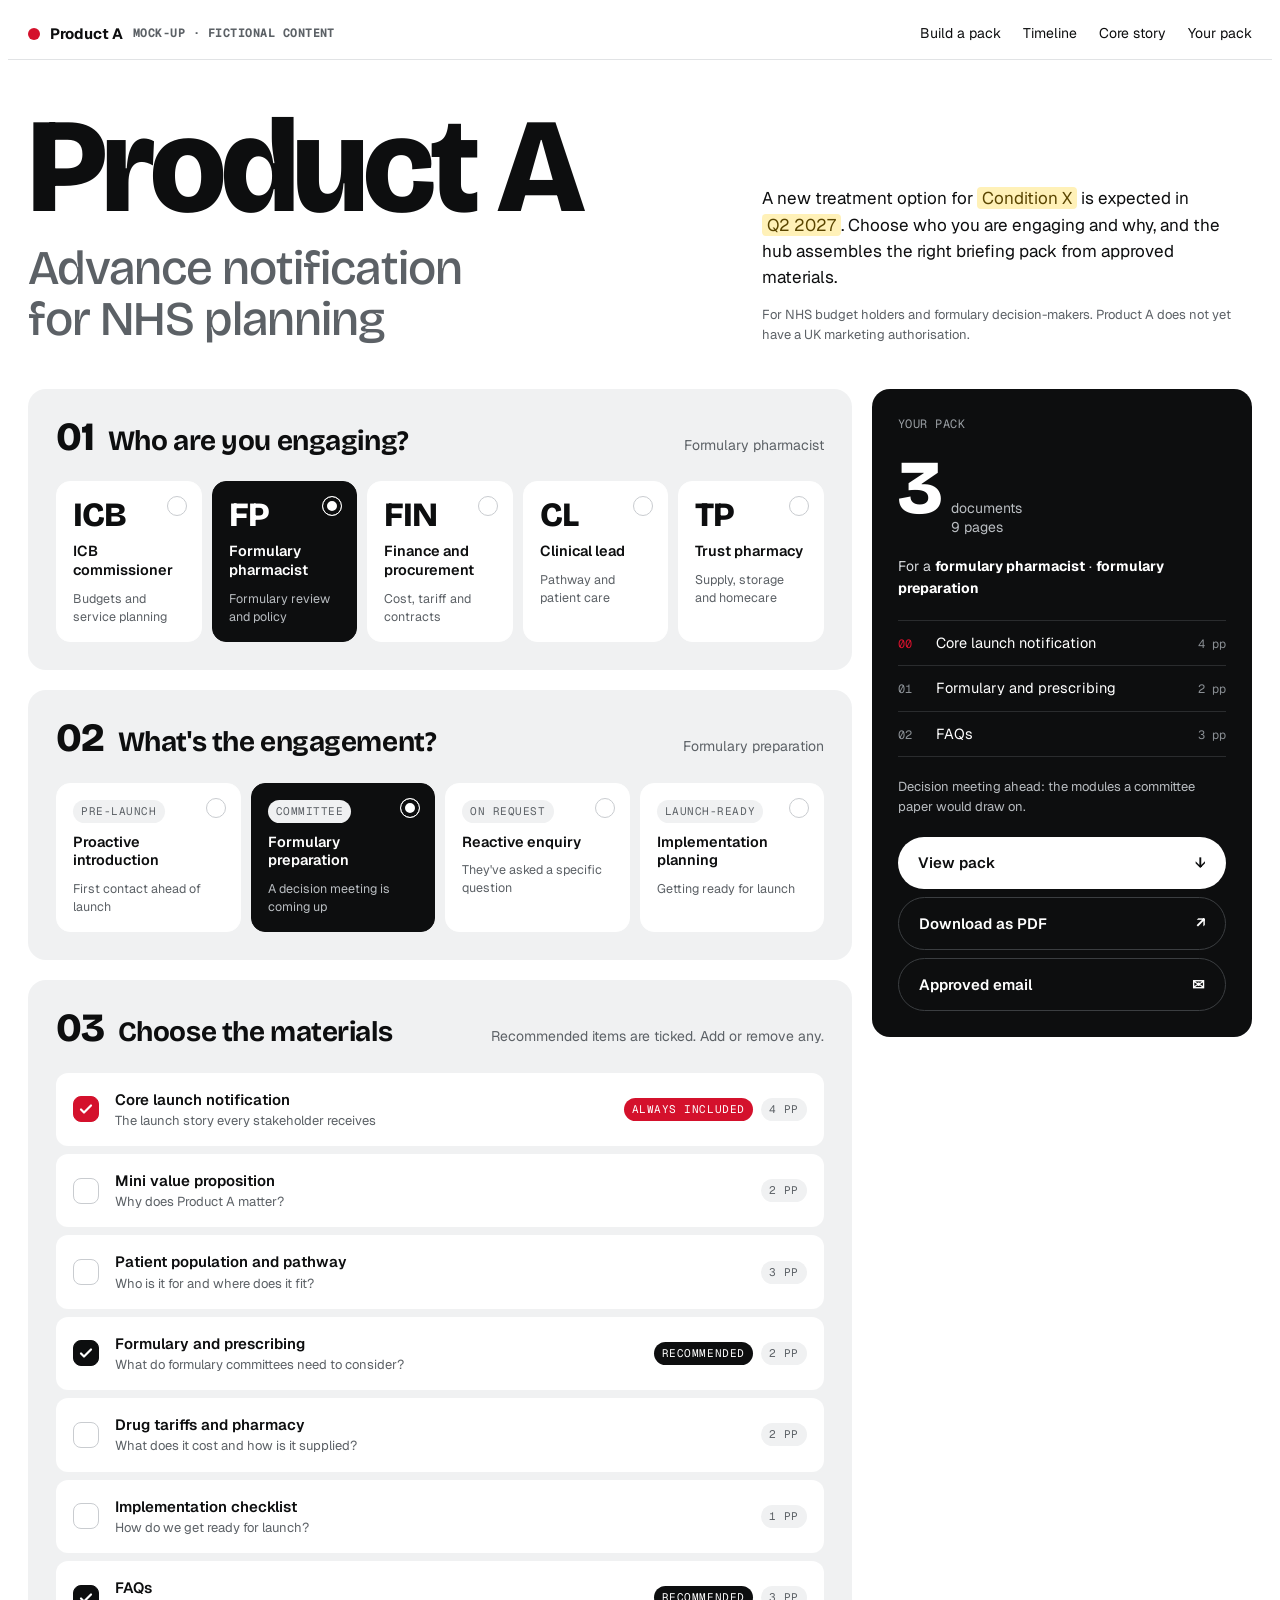
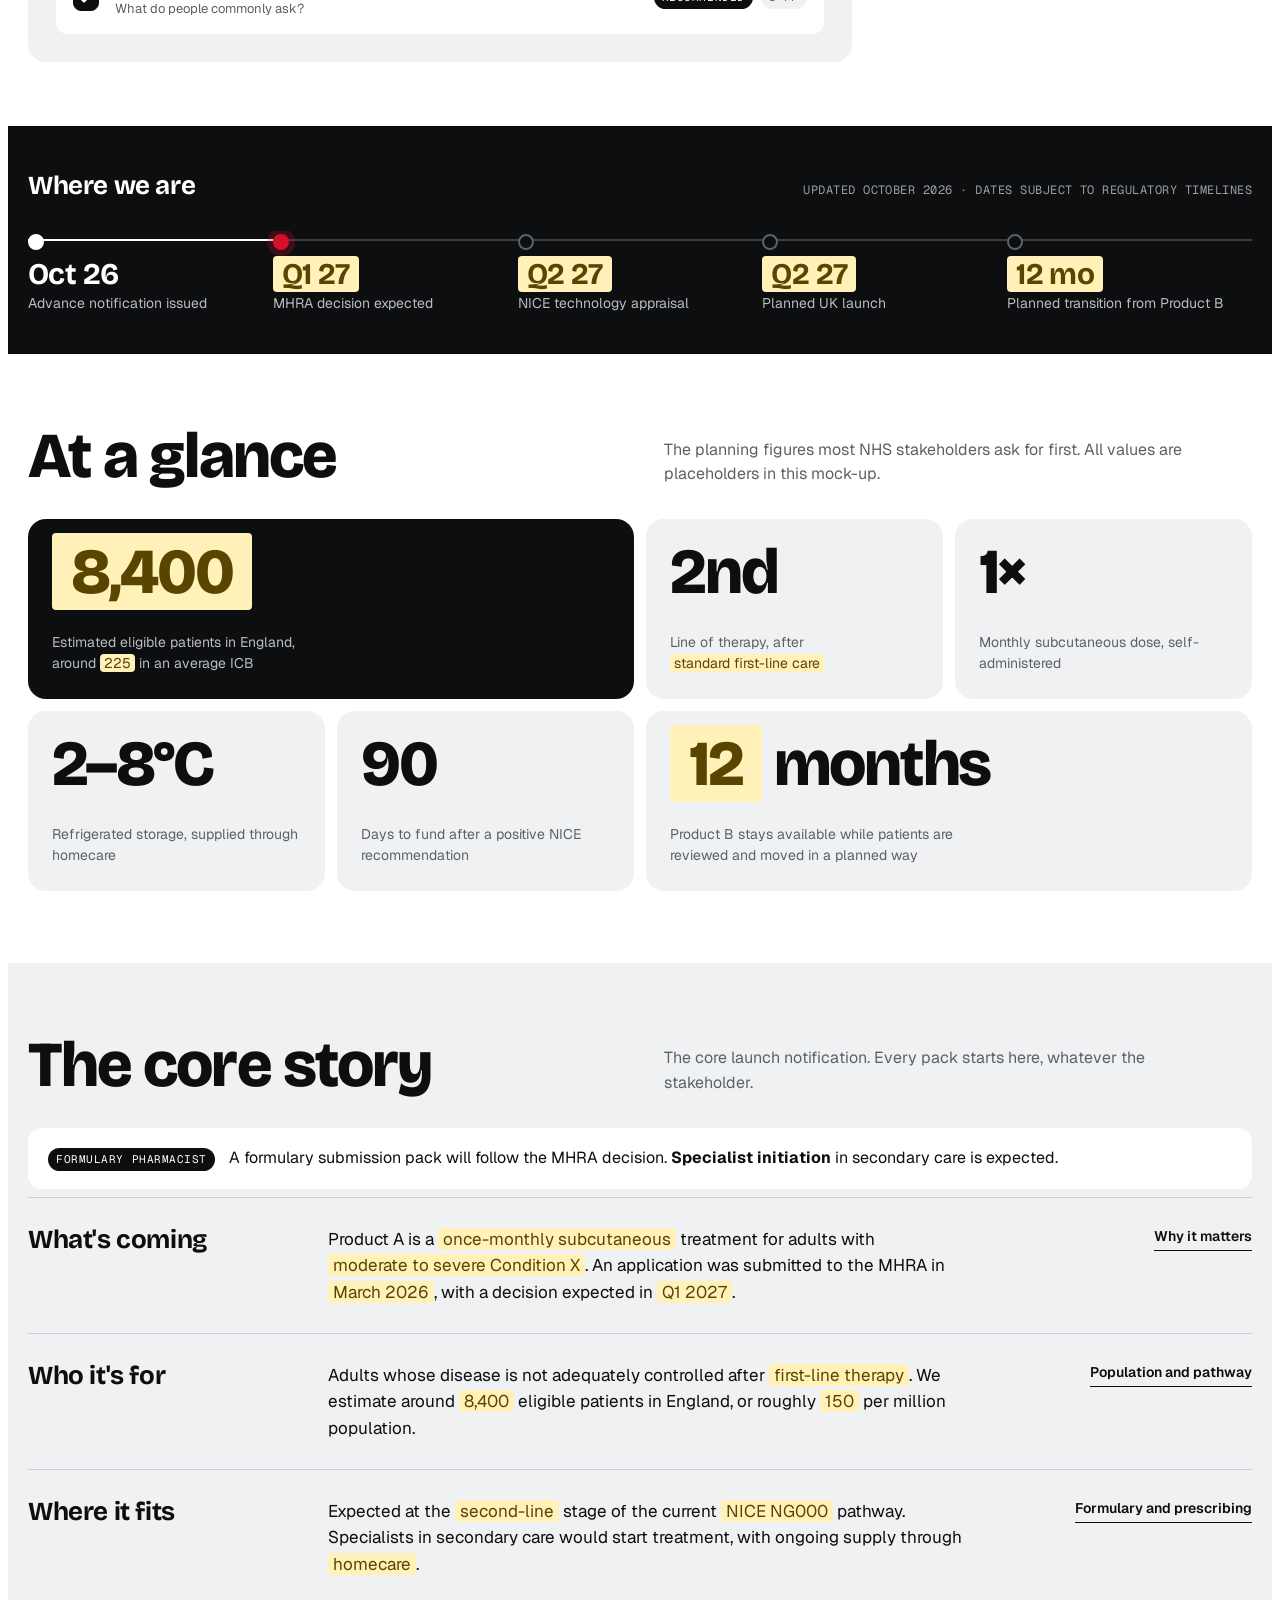
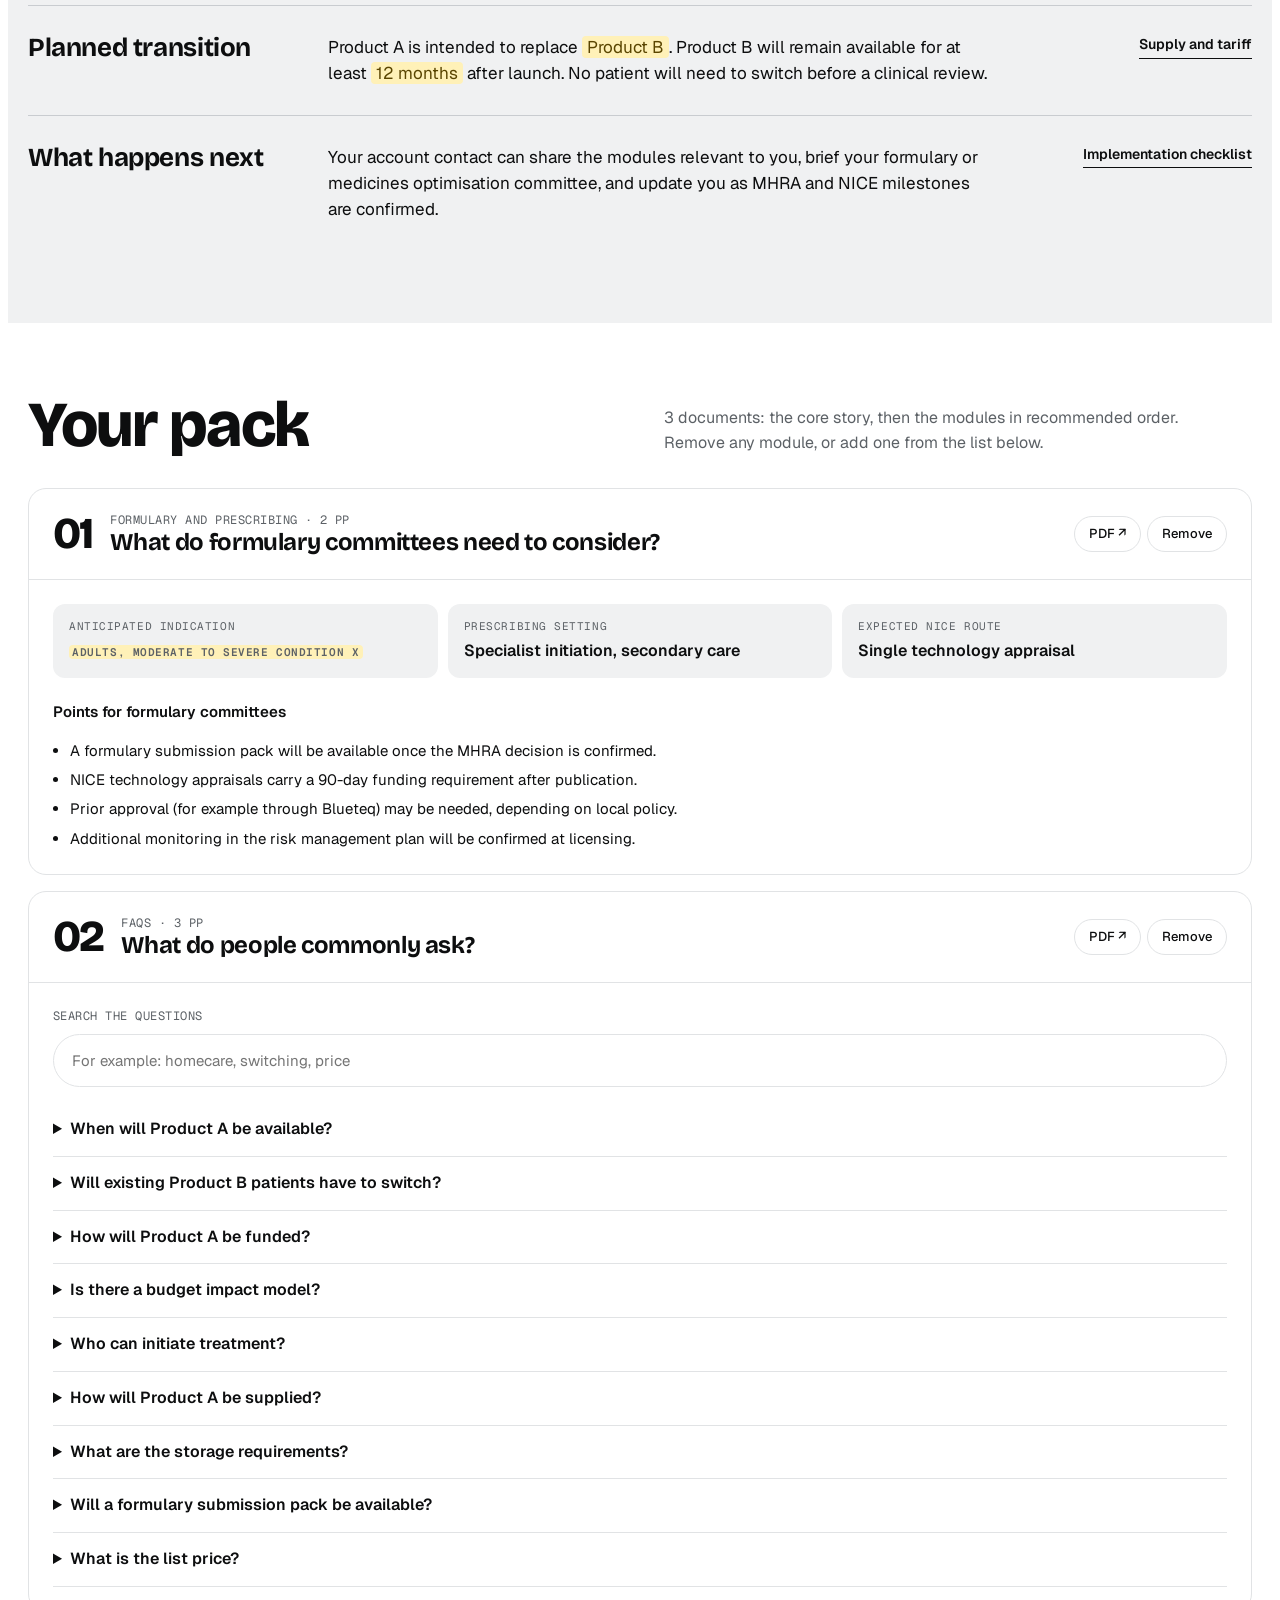
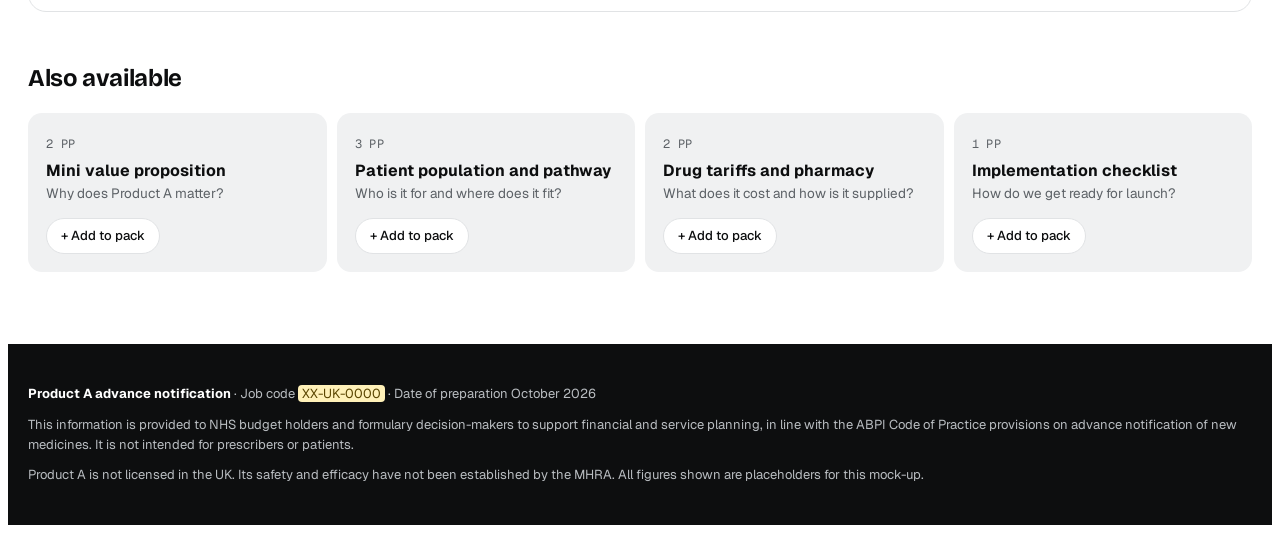
==== product-a-launch-hub.html @ fc028d83 "Redesign launch hub with pack-builder hero Bolder monochrome layout: a hero where you pick stakehold" ====
<!doctype html>
<html lang="en-GB">
<head>
<meta charset="utf-8">
<meta name="viewport" content="width=device-width, initial-scale=1, viewport-fit=cover">
<title>Product A Launch Notification</title>
<meta name="claude:viewport-fit-sides" content="cover">
<link rel="preconnect" href="https://fonts.googleapis.com">
<link rel="preconnect" href="https://fonts.gstatic.com" crossorigin>
<link rel="stylesheet" href="https://fonts.googleapis.com/css2?family=Bricolage+Grotesque:opsz,wght@12..96,500;12..96,700;12..96,800&family=Geist:wght@400;500;600;700&family=Geist+Mono:wght@400;500&display=swap">
<style>
/* Layout: editorial monochrome — a pack-builder hero (stakeholder → engagement → materials → live pack), black status band, key-facts bento, core story, then the assembled pack */
:root {
  --white: #ffffff;
  --grey: #f0f1f2;
  --grey-2: #e1e3e5;
  --grey-3: #c9ccd0;
  --black: #0d0e0f;
  --muted: #5c6166;
  --accent: #d4112c;
  --font-display: "Bricolage Grotesque", "Arial Black", Arial, sans-serif;
  --font-body: "Geist", "Segoe UI", Arial, sans-serif;
  --font-mono: "Geist Mono", ui-monospace, Menlo, Consolas, monospace;
  --radius: 18px;
  color-scheme: light;
}

* { box-sizing: border-box; }
[hidden] { display: none !important; }
html { scroll-behavior: smooth; }
@media (prefers-reduced-motion: reduce) { html { scroll-behavior: auto; } *, *::before, *::after { transition: none !important; animation: none !important; } }
body { background: var(--white); color: var(--black); font-family: var(--font-body); font-size: 15px; line-height: 1.55; }
h1, h2, h3, h4 { margin: 0; text-wrap: balance; }
p { margin: 0; }
button { font: inherit; color: inherit; }
:focus-visible { outline: 2px solid var(--black); outline-offset: 3px; }
.ph { background: #fff1b8; color: #5a4500; border-radius: 4px; padding: 0 .3em; white-space: nowrap; }
.mono { font-family: var(--font-mono); font-size: 12px; letter-spacing: .04em; text-transform: uppercase; }

.wrap { max-width: 1320px; margin: 0 auto; padding-left: max(20px, env(safe-area-inset-left, 0px)); padding-right: max(20px, env(safe-area-inset-right, 0px)); }

/* Top bar */
.topbar { border-bottom: 1px solid var(--grey-2); background: var(--white); }
.topbar .wrap { display: flex; justify-content: space-between; align-items: center; gap: 16px; padding-block: 14px; flex-wrap: wrap; }
.brand { display: flex; align-items: center; gap: 10px; font-weight: 700; flex-wrap: wrap; }
.brand i { width: 12px; height: 12px; border-radius: 50%; background: var(--accent); }
.topbar nav { display: flex; gap: 22px; flex-wrap: wrap; }
.topbar nav a { color: var(--black); text-decoration: none; font-size: 14px; }
.topbar nav a:hover { text-decoration: underline; text-underline-offset: 4px; }
.mocktag { color: var(--muted); }

/* Hero */
.hero { background: var(--white); }
.hero .wrap { padding-block: 48px 64px; display: grid; gap: 44px; }
.hero-top { display: grid; grid-template-columns: minmax(0, 1.4fr) minmax(0, 1fr); gap: 24px 48px; align-items: end; }
.hero h1 { font-family: var(--font-display); font-weight: 800; font-size: clamp(56px, 10.5vw, 148px); line-height: .88; letter-spacing: -.035em; }
.hero h1 span { display: block; font-size: .36em; letter-spacing: -.02em; font-weight: 500; color: var(--muted); margin-top: .35em; line-height: 1.05; }
.hero-intro { display: grid; gap: 14px; font-size: 17px; max-width: 46ch; }
.hero-intro .note { font-size: 13px; color: var(--muted); }
@media (max-width: 860px) { .hero-top { grid-template-columns: minmax(0, 1fr); } }

/* Builder */
.builder { display: grid; grid-template-columns: minmax(0, 1fr) 380px; gap: 20px; align-items: start; }
@media (max-width: 1060px) { .builder { grid-template-columns: minmax(0, 1fr); } }
.steps { display: grid; gap: 20px; min-width: 0; }
.step { background: var(--grey); border-radius: var(--radius); padding: clamp(18px, 2.4vw, 28px); display: grid; gap: 18px; }
.step-head { display: flex; align-items: baseline; gap: 14px; flex-wrap: wrap; }
.step-num { font-family: var(--font-display); font-weight: 800; font-size: 40px; line-height: 1; letter-spacing: -.03em; }
.step-head h2 { font-family: var(--font-display); font-weight: 700; font-size: clamp(22px, 2.4vw, 28px); letter-spacing: -.015em; }
.step-head .hint { color: var(--muted); font-size: 14px; margin-left: auto; }

.cards { display: grid; gap: 10px; }
.cards.who { grid-template-columns: repeat(5, minmax(0, 1fr)); }
.cards.eng { grid-template-columns: repeat(4, minmax(0, 1fr)); }
@media (max-width: 900px) { .cards.who { grid-template-columns: repeat(3, minmax(0, 1fr)); } .cards.eng { grid-template-columns: repeat(2, minmax(0, 1fr)); } }
@media (max-width: 520px) { .cards.who, .cards.eng { grid-template-columns: repeat(2, minmax(0, 1fr)); } }
.card { position: relative; text-align: left; background: var(--white); border: 1.5px solid var(--white); border-radius: 14px; padding: 16px; cursor: pointer; display: grid; gap: 10px; align-content: start; min-height: 132px; transition: transform .2s ease, border-color .2s ease, background .2s ease, color .2s ease; }
.card:hover { transform: translateY(-3px); border-color: var(--black); }
.card .code { font-family: var(--font-display); font-weight: 800; font-size: 34px; letter-spacing: -.03em; line-height: 1; }
.card .t { font-weight: 600; font-size: 14.5px; line-height: 1.3; }
.card .d { font-size: 12.5px; color: var(--muted); line-height: 1.4; }
.card .tag { justify-self: start; }
.card::after { content: ""; position: absolute; top: 14px; right: 14px; width: 18px; height: 18px; border-radius: 50%; border: 1.5px solid var(--grey-3); }
.card[aria-pressed="true"] { background: var(--black); border-color: var(--black); color: var(--white); }
.card[aria-pressed="true"] .d { color: #b9bdc1; }
.card[aria-pressed="true"]::after { background: var(--white); border-color: var(--white); box-shadow: inset 0 0 0 4px var(--black); }

/* Materials checklist */
.materials { display: grid; gap: 8px; }
.mat { position: relative; display: grid; grid-template-columns: 28px minmax(0, 1fr) auto; gap: 14px; align-items: center; background: var(--white); border-radius: 12px; padding: 14px 16px; cursor: pointer; border: 1.5px solid transparent; transition: border-color .2s; }
.mat:hover { border-color: var(--grey-3); }
.mat input, .check input { position: absolute; opacity: 0; pointer-events: none; }
.box { width: 26px; height: 26px; border-radius: 8px; border: 1.5px solid var(--grey-3); display: grid; place-items: center; transition: background .15s, border-color .15s; background: var(--white); }
.box svg { width: 14px; height: 14px; opacity: 0; transition: opacity .15s; }
.mat input:checked + .box, .check input:checked + .box { background: var(--black); border-color: var(--black); }
.mat input:checked + .box svg, .check input:checked + .box svg { opacity: 1; }
.mat input:focus-visible + .box, .check input:focus-visible + .box { outline: 2px solid var(--black); outline-offset: 3px; }
.mat .name { font-weight: 600; }
.mat .q { font-size: 13px; color: var(--muted); }
.mat .meta { display: flex; gap: 8px; align-items: center; flex-wrap: wrap; justify-content: flex-end; }
.mat.locked { cursor: default; }
.mat.locked .box { background: var(--accent); border-color: var(--accent); }
.mat.locked .box svg { opacity: 1; }
.pill { font-family: var(--font-mono); font-size: 11px; text-transform: uppercase; letter-spacing: .05em; padding: 3px 8px; border-radius: 999px; background: var(--grey); color: var(--muted); white-space: nowrap; }
.pill.rec { background: var(--black); color: var(--white); }
.pill.core { background: var(--accent); color: var(--white); }
@media (max-width: 560px) { .mat { grid-template-columns: 28px minmax(0, 1fr); } .mat .meta { grid-column: 2; justify-content: flex-start; } }

/* Live pack */
.packcard { position: sticky; top: calc(env(safe-area-inset-top, 0px) + 16px); background: var(--black); color: var(--white); border-radius: var(--radius); padding: 26px; display: grid; gap: 20px; }
@media (max-width: 1060px) { .packcard { position: static; } }
.packcard .mono { color: #9a9fa4; }
.bignum { display: flex; align-items: baseline; gap: 12px; }
.bignum b { font-family: var(--font-display); font-weight: 800; font-size: 76px; line-height: .9; letter-spacing: -.04em; }
.bignum span { color: #b9bdc1; font-size: 14px; line-height: 1.35; }
.for { font-size: 14px; color: #d9dcdf; }
.for b { color: var(--white); }
.packlist { list-style: none; margin: 0; padding: 0; display: grid; border-top: 1px solid #2a2c2e; }
.packlist li { display: grid; grid-template-columns: 30px minmax(0, 1fr) auto; gap: 8px; padding: 11px 0; border-bottom: 1px solid #2a2c2e; font-size: 14.5px; align-items: baseline; animation: rise .35s ease both; }
.packlist li .n, .packlist li .pp { font-family: var(--font-mono); font-size: 12px; color: #8a8f94; }
.packlist li.core-row .n { color: var(--accent); }
@keyframes rise { from { opacity: .35; transform: translateY(4px); } to { opacity: 1; transform: none; } }
.why { font-size: 13px; color: #b9bdc1; }
.btns { display: grid; gap: 8px; }
.btn { border: 0; border-radius: 999px; padding: 14px 20px; font-weight: 600; font-size: 15px; cursor: pointer; display: flex; justify-content: space-between; align-items: center; gap: 10px; text-decoration: none; transition: transform .15s, background .15s, border-color .15s; }
.btn:hover { transform: translateX(3px); }
.btn-white { background: var(--white); color: var(--black); }
.btn-ghost { background: transparent; color: var(--white); border: 1px solid #3b3e41; }
.btn-ghost:hover { border-color: var(--white); }
.btn-black { background: var(--black); color: var(--white); }

/* Status band */
.band { background: var(--black); color: var(--white); }
.band .wrap { padding-block: 40px; display: grid; gap: 24px; }
.band-head { display: flex; justify-content: space-between; gap: 12px; flex-wrap: wrap; align-items: baseline; }
.band-head h2 { font-family: var(--font-display); font-weight: 700; font-size: 26px; letter-spacing: -.015em; }
.band-head .mono { color: #9a9fa4; }
.timeline-scroll { overflow-x: auto; padding-top: 8px; }
.timeline { display: grid; grid-template-columns: repeat(5, minmax(150px, 1fr)); min-width: 760px; }
.ms { border-top: 2px solid #3b3e41; padding: 18px 16px 0 0; position: relative; display: grid; gap: 4px; }
.ms::before { content: ""; position: absolute; top: -7px; left: 0; width: 12px; height: 12px; border-radius: 50%; background: var(--black); border: 2px solid #5c6166; }
.ms.done { border-top-color: var(--white); }
.ms.done::before { background: var(--white); border-color: var(--white); }
.ms.now::before { background: var(--accent); border-color: var(--accent); box-shadow: 0 0 0 6px rgba(212, 17, 44, .25); }
.ms .when { font-family: var(--font-display); font-weight: 700; font-size: 30px; letter-spacing: -.02em; line-height: 1; }
.ms .what { color: #b9bdc1; font-size: 14px; }

/* Sections */
.section { padding-block: 72px; }
.section-head { display: grid; grid-template-columns: minmax(0, 1fr) minmax(0, 1fr); gap: 16px 48px; align-items: end; margin-bottom: 32px; }
.section-head h2 { font-family: var(--font-display); font-weight: 800; font-size: clamp(36px, 5vw, 64px); line-height: .95; letter-spacing: -.03em; }
.section-head p { color: var(--muted); font-size: 16px; max-width: 52ch; }
@media (max-width: 760px) { .section-head { grid-template-columns: minmax(0, 1fr); } }

/* Facts bento */
.bento { display: grid; grid-template-columns: repeat(4, minmax(0, 1fr)); gap: 12px; }
.tile { background: var(--grey); border-radius: var(--radius); padding: 24px; display: grid; gap: 8px; align-content: space-between; min-height: 180px; }
.tile.wide { grid-column: span 2; }
.tile.dark { background: var(--black); color: var(--white); }
.tile.dark .lbl { color: #b9bdc1; }
.tile .val { font-family: var(--font-display); font-weight: 800; font-size: clamp(40px, 5vw, 68px); line-height: .9; letter-spacing: -.035em; }
.tile .lbl { font-size: 14px; color: var(--muted); max-width: 32ch; }
@media (max-width: 860px) { .bento { grid-template-columns: repeat(2, minmax(0, 1fr)); } }
@media (max-width: 480px) { .bento { grid-template-columns: minmax(0, 1fr); } .tile.wide { grid-column: auto; } }

/* Core story */
.core { background: var(--grey); }
.chapter { display: grid; grid-template-columns: 260px minmax(0, 1fr) auto; gap: 12px 40px; padding-block: 28px; border-top: 1px solid var(--grey-3); align-items: start; }
.chapter h3 { font-family: var(--font-display); font-weight: 700; font-size: 26px; letter-spacing: -.015em; line-height: 1.1; }
.chapter p { font-size: 17px; max-width: 60ch; }
.chapter a { justify-self: end; white-space: nowrap; font-size: 14px; font-weight: 600; color: var(--black); text-decoration: none; border-bottom: 1.5px solid var(--black); padding-bottom: 2px; }
.chapter a:hover { color: var(--accent); border-color: var(--accent); }
@media (max-width: 860px) { .chapter { grid-template-columns: minmax(0, 1fr); } .chapter a { justify-self: start; } }
.role-note { background: var(--white); border-radius: 14px; padding: 18px 20px; font-size: 16px; display: flex; gap: 14px; align-items: baseline; flex-wrap: wrap; margin-bottom: 8px; }
.role-note .pill { background: var(--black); color: var(--white); }

/* Modules */
.modlist { display: grid; gap: 16px; }
.module { background: var(--white); border: 1.5px solid var(--grey-2); border-radius: var(--radius); scroll-margin-top: 20px; overflow: hidden; }
.mod-head { display: grid; grid-template-columns: auto minmax(0, 1fr) auto; gap: 18px; padding: 22px 24px; align-items: center; border-bottom: 1px solid var(--grey-2); }
.mod-n { font-family: var(--font-display); font-weight: 800; font-size: 44px; line-height: 1; letter-spacing: -.04em; }
.mod-head h3 { font-family: var(--font-display); font-weight: 700; font-size: 24px; letter-spacing: -.015em; line-height: 1.15; }
.mod-btns { display: flex; gap: 6px; flex-wrap: wrap; justify-content: flex-end; }
.chip-btn { border: 1.5px solid var(--grey-2); background: var(--white); border-radius: 999px; padding: 7px 14px; font-size: 13px; font-weight: 500; cursor: pointer; white-space: nowrap; }
.chip-btn:hover { border-color: var(--black); }
@media (max-width: 640px) { .mod-head { grid-template-columns: auto minmax(0, 1fr); } .mod-btns { grid-column: 1 / -1; justify-content: flex-start; } }
.mod-body { padding: 24px; display: grid; gap: 16px; }
.mod-body > p, .mod-body ul { max-width: 72ch; }
.mod-body h4 { font-size: 15px; font-weight: 600; margin-top: 6px; }
.mod-body ul { margin: 0; padding-left: 1.1em; display: grid; gap: 6px; }
.facts { display: grid; grid-template-columns: repeat(auto-fit, minmax(190px, 1fr)); gap: 10px; }
.fact { background: var(--grey); border-radius: 12px; padding: 14px 16px; display: grid; gap: 4px; }
.fact span { font-family: var(--font-mono); font-size: 11px; text-transform: uppercase; letter-spacing: .05em; color: var(--muted); }
.fact b { font-size: 16px; font-weight: 600; }
.table-wrap { overflow-x: auto; }
table { border-collapse: collapse; width: 100%; font-size: 15px; font-variant-numeric: tabular-nums; }
th, td { text-align: left; padding: 10px 12px; border-bottom: 1px solid var(--grey-2); }
th { font-family: var(--font-mono); font-size: 11px; text-transform: uppercase; letter-spacing: .05em; color: var(--muted); font-weight: 500; }
.pathway { display: grid; grid-template-columns: repeat(5, minmax(0, 1fr)); gap: 6px; }
@media (max-width: 700px) { .pathway { grid-template-columns: minmax(0, 1fr); } }
.pstep { background: var(--grey); border-radius: 12px; padding: 14px; display: grid; gap: 4px; font-size: 13.5px; }
.pstep small { font-family: var(--font-mono); font-size: 11px; color: var(--muted); text-transform: uppercase; }
.pstep b { font-size: 16px; }
.pstep.here { background: var(--black); color: var(--white); }
.pstep.here small { color: #ff8a98; }
.check { display: grid; gap: 6px; }
.check label { position: relative; display: grid; grid-template-columns: 28px minmax(0, 1fr) auto; gap: 12px; align-items: center; padding: 12px 14px; background: var(--grey); border-radius: 12px; cursor: pointer; }
.check label.done .txt { text-decoration: line-through; color: var(--muted); }
.check .owner { font-size: 12.5px; color: var(--muted); }
@media (max-width: 560px) { .check label { grid-template-columns: 28px minmax(0, 1fr); } .check .owner { grid-column: 2; } }
.progressbar { height: 6px; background: var(--grey-2); border-radius: 999px; overflow: hidden; }
.progressbar i { display: block; height: 100%; width: 0; background: var(--black); transition: width .3s; }
.progress { font-size: 14px; color: var(--muted); }
.faq-tools { display: grid; gap: 8px; }
.faq-tools label { color: var(--muted); }
.faq-tools input { width: 100%; padding: 14px 18px; border: 1.5px solid var(--grey-2); border-radius: 999px; background: var(--white); color: var(--black); font: inherit; }
.faq-tools input:focus { border-color: var(--black); outline: none; }
.faq-banner { font-size: 13.5px; background: var(--black); color: var(--white); padding: 10px 16px; border-radius: 999px; display: flex; justify-content: space-between; gap: 10px; flex-wrap: wrap; }
.faq-banner button { background: none; border: 0; color: inherit; text-decoration: underline; cursor: pointer; padding: 0; font-size: 13.5px; }
.faq details { border-bottom: 1px solid var(--grey-2); padding: 14px 0; }
.faq summary { cursor: pointer; font-weight: 600; font-size: 16px; }
.faq details p { margin-top: 8px; max-width: 70ch; }
.faq .tags { display: flex; gap: 4px; flex-wrap: wrap; margin-top: 8px; }
.faq-empty { color: var(--muted); padding: 10px 0; }

/* Also available */
.also { margin-top: 48px; display: grid; gap: 16px; }
.also h3 { font-family: var(--font-display); font-weight: 700; font-size: 24px; letter-spacing: -.015em; }
.also-grid { display: grid; grid-template-columns: repeat(auto-fill, minmax(240px, 1fr)); gap: 10px; }
.also-tile { background: var(--grey); border-radius: 14px; padding: 18px; display: grid; gap: 14px; align-content: space-between; }
.also-tile .mono { color: var(--muted); }
.also-tile b { display: block; font-size: 16px; margin-top: 4px; }
.also-tile p { font-size: 13.5px; color: var(--muted); }
.also-tile button { justify-self: start; }
.empty-pack { background: var(--grey); border-radius: var(--radius); padding: 28px; color: var(--muted); }

/* Footer */
footer { background: var(--black); color: #b9bdc1; font-size: 13px; }
footer .wrap { padding-block: 40px; display: grid; gap: 10px; }
footer b { color: var(--white); }

/* Email overlay */
.overlay { position: fixed; inset: 0; background: rgba(13, 14, 15, .6); display: grid; place-items: center; padding: max(16px, env(safe-area-inset-top, 0px)) max(16px, env(safe-area-inset-right, 0px)) max(16px, env(safe-area-inset-bottom, 0px)) max(16px, env(safe-area-inset-left, 0px)); z-index: 20; }
.sheet { background: var(--white); border-radius: var(--radius); width: min(700px, 100%); max-height: 88vh; overflow: auto; display: grid; gap: 16px; padding: 26px; }
.sheet-head { display: flex; justify-content: space-between; gap: 12px; align-items: start; }
.sheet-head .mono { color: var(--muted); }
.sheet h2 { font-family: var(--font-display); font-size: 26px; font-weight: 700; letter-spacing: -.015em; }
.email { background: var(--grey); border-radius: 12px; padding: 18px; font-size: 14px; white-space: pre-wrap; overflow-wrap: anywhere; }
.toast { position: fixed; left: 50%; bottom: calc(env(safe-area-inset-bottom, 0px) + 20px); transform: translateX(-50%); background: var(--black); color: var(--white); padding: 12px 18px; border-radius: 999px; font-size: 14px; z-index: 30; max-width: calc(100% - 32px); }
</style>
</head>
<body>

<header class="topbar">
  <div class="wrap">
    <div class="brand"><i aria-hidden="true"></i>Product A <span class="mono mocktag">Mock-up · fictional content</span></div>
    <nav aria-label="Sections">
      <a href="#build">Build a pack</a>
      <a href="#timeline">Timeline</a>
      <a href="#story">Core story</a>
      <a href="#pack">Your pack</a>
    </nav>
  </div>
</header>

<section class="hero" id="build">
  <div class="wrap">
    <div class="hero-top">
      <h1>Product A<span>Advance notification for NHS planning</span></h1>
      <div class="hero-intro">
        <p>A new treatment option for <span class="ph">Condition X</span> is expected in <span class="ph">Q2 2027</span>. Choose who you are engaging and why, and the hub assembles the right briefing pack from approved materials.</p>
        <p class="note">For NHS budget holders and formulary decision-makers. Product A does not yet have a UK marketing authorisation.</p>
      </div>
    </div>

    <div class="builder">
      <div class="steps">
        <section class="step" aria-labelledby="s1">
          <div class="step-head"><span class="step-num">01</span><h2 id="s1">Who are you engaging?</h2><span class="hint" id="hint1"></span></div>
          <div class="cards who" id="whoCards" role="group" aria-labelledby="s1"></div>
        </section>
        <section class="step" aria-labelledby="s2">
          <div class="step-head"><span class="step-num">02</span><h2 id="s2">What's the engagement?</h2><span class="hint" id="hint2"></span></div>
          <div class="cards eng" id="engCards" role="group" aria-labelledby="s2"></div>
        </section>
        <section class="step" aria-labelledby="s3">
          <div class="step-head"><span class="step-num">03</span><h2 id="s3">Choose the materials</h2><span class="hint">Recommended items are ticked. Add or remove any.</span></div>
          <div class="materials" id="materials"></div>
        </section>
      </div>

      <aside class="packcard" aria-label="Your pack" aria-live="polite">
        <div class="mono">Your pack</div>
        <div class="bignum"><b id="docCount">3</b><span id="pageCount">documents<br>9 pages</span></div>
        <p class="for" id="packFor"></p>
        <ol class="packlist" id="packList"></ol>
        <p class="why" id="packWhy"></p>
        <div class="btns">
          <a class="btn btn-white" href="#pack">View pack <span aria-hidden="true">↓</span></a>
          <button class="btn btn-ghost" id="dlPack" type="button">Download as PDF <span aria-hidden="true">↗</span></button>
          <button class="btn btn-ghost" id="showEmail" type="button">Approved email <span aria-hidden="true">✉</span></button>
        </div>
      </aside>
    </div>
  </div>
</section>

<section class="band" id="timeline">
  <div class="wrap">
    <div class="band-head"><h2>Where we are</h2><span class="mono">Updated October 2026 · dates subject to regulatory timelines</span></div>
    <div class="timeline-scroll">
      <div class="timeline">
        <div class="ms done"><span class="when">Oct 26</span><span class="what">Advance notification issued</span></div>
        <div class="ms now"><span class="when"><span class="ph">Q1 27</span></span><span class="what">MHRA decision expected</span></div>
        <div class="ms"><span class="when"><span class="ph">Q2 27</span></span><span class="what">NICE technology appraisal</span></div>
        <div class="ms"><span class="when"><span class="ph">Q2 27</span></span><span class="what">Planned UK launch</span></div>
        <div class="ms"><span class="when"><span class="ph">12 mo</span></span><span class="what">Planned transition from Product B</span></div>
      </div>
    </div>
  </div>
</section>

<section class="section" aria-labelledby="factsHead">
  <div class="wrap">
    <div class="section-head">
      <h2 id="factsHead">At a glance</h2>
      <p>The planning figures most NHS stakeholders ask for first. All values are placeholders in this mock-up.</p>
    </div>
    <div class="bento">
      <div class="tile wide dark"><span class="val"><span class="ph">8,400</span></span><span class="lbl">Estimated eligible patients in England, around <span class="ph">225</span> in an average ICB</span></div>
      <div class="tile"><span class="val">2nd</span><span class="lbl">Line of therapy, after <span class="ph">standard first-line care</span></span></div>
      <div class="tile"><span class="val">1×</span><span class="lbl">Monthly subcutaneous dose, self-administered</span></div>
      <div class="tile"><span class="val">2–8°C</span><span class="lbl">Refrigerated storage, supplied through homecare</span></div>
      <div class="tile"><span class="val">90</span><span class="lbl">Days to fund after a positive NICE recommendation</span></div>
      <div class="tile wide"><span class="val"><span class="ph">12</span> months</span><span class="lbl">Product B stays available while patients are reviewed and moved in a planned way</span></div>
    </div>
  </div>
</section>

<section class="section core" id="story" aria-labelledby="storyHead">
  <div class="wrap">
    <div class="section-head">
      <h2 id="storyHead">The core story</h2>
      <p>The core launch notification. Every pack starts here, whatever the stakeholder.</p>
    </div>
    <div class="role-note" id="roleNote"></div>
    <div class="story">
      <article class="chapter"><h3>What's coming</h3><p>Product A is a <span class="ph">once-monthly subcutaneous</span> treatment for adults with <span class="ph">moderate to severe Condition X</span>. An application was submitted to the MHRA in <span class="ph">March 2026</span>, with a decision expected in <span class="ph">Q1 2027</span>.</p><a href="#value">Why it matters</a></article>
      <article class="chapter"><h3>Who it's for</h3><p>Adults whose disease is not adequately controlled after <span class="ph">first-line therapy</span>. We estimate around <span class="ph">8,400</span> eligible patients in England, or roughly <span class="ph">150</span> per million population.</p><a href="#pathway">Population and pathway</a></article>
      <article class="chapter"><h3>Where it fits</h3><p>Expected at the <span class="ph">second-line</span> stage of the current <span class="ph">NICE NG000</span> pathway. Specialists in secondary care would start treatment, with ongoing supply through <span class="ph">homecare</span>.</p><a href="#formulary">Formulary and prescribing</a></article>
      <article class="chapter"><h3>Planned transition</h3><p>Product A is intended to replace <span class="ph">Product B</span>. Product B will remain available for at least <span class="ph">12 months</span> after launch. No patient will need to switch before a clinical review.</p><a href="#tariffs">Supply and tariff</a></article>
      <article class="chapter"><h3>What happens next</h3><p>Your account contact can share the modules relevant to you, brief your formulary or medicines optimisation committee, and update you as MHRA and NICE milestones are confirmed.</p><a href="#checklist">Implementation checklist</a></article>
    </div>
  </div>
</section>

<section class="section" id="pack" aria-labelledby="packHead">
  <div class="wrap">
    <div class="section-head">
      <h2 id="packHead">Your pack</h2>
      <p id="packSub"></p>
    </div>
    <div class="modlist" id="selected"></div>
    <div class="also" id="also">
      <h3>Also available</h3>
      <div class="also-grid" id="others"></div>
    </div>
  </div>
</section>

<footer>
  <div class="wrap">
    <p><b>Product A advance notification</b> · Job code <span class="ph">XX-UK-0000</span> · Date of preparation October 2026</p>
    <p>This information is provided to NHS budget holders and formulary decision-makers to support financial and service planning, in line with the ABPI Code of Practice provisions on advance notification of new medicines. It is not intended for prescribers or patients.</p>
    <p>Product A is not licensed in the UK. Its safety and efficacy have not been established by the MHRA. All figures shown are placeholders for this mock-up.</p>
  </div>
</footer>

<template id="tpl-modules">
  <section class="module" id="value" data-mod="value"><div class="mod-body">
    <p>Around <span class="ph">40%</span> of people with Condition X do not reach adequate disease control on current first-line options, and many need frequent hospital visits.</p>
    <div class="facts">
      <div class="fact"><span>Pivotal study</span><b><span class="ph">TRIAL-1</span>, Phase III, n=<span class="ph">612</span></b></div>
      <div class="fact"><span>Primary endpoint</span><b><span class="ph">Response at week 24</span></b></div>
      <div class="fact"><span>Dosing</span><b>Once monthly, self-administered</b></div>
    </div>
    <h4>Possible resource considerations</h4>
    <ul>
      <li>Monthly self-administration may reduce infusion-unit appointments compared with <span class="ph">Product B</span>.</li>
      <li>No routine therapeutic drug monitoring is expected.</li>
      <li>A budget impact model will be available on request after the MHRA decision.</li>
    </ul>
  </div></section>

  <section class="module" id="pathway" data-mod="pathway"><div class="mod-body">
    <p>The expected position of Product A in the current care pathway:</p>
    <div class="pathway">
      <div class="pstep"><small>Step 1</small><b>Referral</b>Primary care</div>
      <div class="pstep"><small>Step 2</small><b>Diagnosis</b>Specialist clinic</div>
      <div class="pstep"><small>Step 3</small><b>First line</b><span class="ph">Standard care</span></div>
      <div class="pstep here"><small>Step 4 · Proposed</small><b>Product A</b>Second line</div>
      <div class="pstep"><small>Step 5</small><b>Follow-up</b>Homecare and review</div>
    </div>
    <h4>Estimated eligible population</h4>
    <div class="table-wrap"><table>
      <thead><tr><th>Population</th><th>Prevalent</th><th>New per year</th></tr></thead>
      <tbody>
        <tr><td>England</td><td><span class="ph">8,400</span></td><td><span class="ph">1,100</span></td></tr>
        <tr><td>Average ICB (1.5m)</td><td><span class="ph">225</span></td><td><span class="ph">30</span></td></tr>
        <tr><td>Per 100,000 population</td><td><span class="ph">15</span></td><td><span class="ph">2</span></td></tr>
      </tbody>
    </table></div>
  </div></section>

  <section class="module" id="formulary" data-mod="formulary"><div class="mod-body">
    <div class="facts">
      <div class="fact"><span>Anticipated indication</span><b><span class="ph">Adults, moderate to severe Condition X</span></b></div>
      <div class="fact"><span>Prescribing setting</span><b>Specialist initiation, secondary care</b></div>
      <div class="fact"><span>Expected NICE route</span><b>Single technology appraisal</b></div>
    </div>
    <h4>Points for formulary committees</h4>
    <ul>
      <li>A formulary submission pack will be available once the MHRA decision is confirmed.</li>
      <li>NICE technology appraisals carry a 90-day funding requirement after publication.</li>
      <li>Prior approval (for example through Blueteq) may be needed, depending on local policy.</li>
      <li>Additional monitoring in the risk management plan will be confirmed at licensing.</li>
    </ul>
  </div></section>

  <section class="module" id="tariffs" data-mod="tariffs"><div class="mod-body">
    <div class="facts">
      <div class="fact"><span>Indicative list price</span><b><span class="ph">£X,XXX</span> per pack</b></div>
      <div class="fact"><span>Tariff status</span><b>Expected high-cost drug</b></div>
      <div class="fact"><span>Supply route</span><b><span class="ph">Homecare</span> and wholesaler</b></div>
      <div class="fact"><span>Storage</span><b>Refrigerated, 2–8°C</b></div>
    </div>
    <h4>Pharmacy implications</h4>
    <ul>
      <li>dm+d codes will be available at launch.</li>
      <li>A homecare provider will be appointed through a national framework before launch.</li>
      <li><span class="ph">Product B</span> supply continues during transition, so stock of both may need managing for up to <span class="ph">12 months</span>.</li>
    </ul>
  </div></section>

  <section class="module" id="checklist" data-mod="checklist"><div class="mod-body">
    <div class="progressbar"><i id="progressFill"></i></div>
    <p class="progress" id="progress"></p>
    <div class="check" id="checkItems"></div>
  </div></section>

  <section class="module" id="faqs" data-mod="faqs"><div class="mod-body">
    <div class="faq-tools">
      <label for="faqSearch" class="mono">Search the questions</label>
      <input id="faqSearch" type="search" placeholder="For example: homecare, switching, price">
      <div class="faq-banner" id="faqBanner" hidden><span id="faqBannerText"></span><button type="button" id="faqClear">Show all</button></div>
    </div>
    <div class="faq" id="faqList"></div>
  </div></section>
</template>

<div class="overlay" id="emailOverlay" hidden>
  <div class="sheet" role="dialog" aria-modal="true" aria-labelledby="emailTitle">
    <div class="sheet-head">
      <div><div class="mono">Approved email · <span class="ph">XX-UK-0001</span></div><h2 id="emailTitle">Email preview</h2></div>
      <button class="chip-btn" id="closeEmail" type="button">Close</button>
    </div>
    <div class="email" id="emailBody" tabindex="0"></div>
    <button class="btn btn-black" id="copyEmail" type="button">Copy email text <span aria-hidden="true">⧉</span></button>
  </div>
</div>
<div class="toast" id="toast" hidden></div>

<script>
const TICK = '<svg viewBox="0 0 14 14" aria-hidden="true"><path d="M2 7.5l3 3 7-7" fill="none" stroke="#fff" stroke-width="2.2" stroke-linecap="round" stroke-linejoin="round"/></svg>';

const MODS = {
  value:     { name: "Mini value proposition", q: "Why does Product A matter?", pdf: "PA-MOD-01", pp: 2 },
  pathway:   { name: "Patient population and pathway", q: "Who is it for and where does it fit?", pdf: "PA-MOD-02", pp: 3 },
  formulary: { name: "Formulary and prescribing", q: "What do formulary committees need to consider?", pdf: "PA-MOD-03", pp: 2 },
  tariffs:   { name: "Drug tariffs and pharmacy", q: "What does it cost and how is it supplied?", pdf: "PA-MOD-04", pp: 2 },
  checklist: { name: "Implementation checklist", q: "How do we get ready for launch?", pdf: "PA-MOD-05", pp: 1 },
  faqs:      { name: "FAQs", q: "What do people commonly ask?", pdf: "PA-MOD-06", pp: 3 }
};
const ORDER = Object.keys(MODS);
const CORE_PP = 4;

const STAKEHOLDERS = {
  commissioner: { code: "ICB", label: "ICB commissioner", d: "Budgets and service planning", note: "Plan for an estimated <b>225 eligible patients</b> in an average ICB, and a 90-day funding requirement if NICE recommends Product A." },
  pharmacist:   { code: "FP", label: "Formulary pharmacist", d: "Formulary review and policy", note: "A formulary submission pack will follow the MHRA decision. <b>Specialist initiation</b> in secondary care is expected." },
  finance:      { code: "FIN", label: "Finance and procurement", d: "Cost, tariff and contracts", note: "Product A is expected to be a <b>high-cost drug outside the payment system</b>. An indicative list price is in the tariff module." },
  clinical:     { code: "CL", label: "Clinical lead", d: "Pathway and patient care", note: "Product A is expected at <b>second line</b>. Product B patients can move after clinical review over a 12-month transition." },
  trust:        { code: "TP", label: "Trust pharmacy", d: "Supply, storage and homecare", note: "Plan for <b>cold-chain storage</b>, homecare set-up and running stock of both Product A and Product B during transition." }
};

const ENGAGEMENTS = {
  proactive:      { label: "Proactive introduction", d: "First contact ahead of launch", tag: "Pre-launch", subject: "Advance notification: Product A", intro: "I'm writing to share advance information about Product A, a new treatment option for Condition X expected to launch in Q2 2027, to support your planning." },
  formulary:      { label: "Formulary preparation", d: "A decision meeting is coming up", tag: "Committee", subject: "Product A: information for your formulary review", intro: "Ahead of your formulary discussions, I've put together the information most relevant to reviewing Product A." },
  reactive:       { label: "Reactive enquiry", d: "They've asked a specific question", tag: "On request", subject: "Product A: answers to your question", intro: "Thank you for your question about Product A. The answers you need are set out below." },
  implementation: { label: "Implementation planning", d: "Getting ready for launch", tag: "Launch-ready", subject: "Product A: preparing for launch", intro: "As you prepare for the launch of Product A, these resources set out the practical steps and supply arrangements." }
};

// Stakeholder × engagement → recommended modules (the core is always included)
const MATRIX = {
  commissioner: { proactive: ["value"], formulary: ["pathway", "value"], reactive: ["faqs"], implementation: ["checklist", "pathway"] },
  pharmacist:   { proactive: ["pathway"], formulary: ["formulary", "faqs"], reactive: ["faqs"], implementation: ["checklist", "tariffs"] },
  finance:      { proactive: ["value"], formulary: ["tariffs", "value"], reactive: ["faqs"], implementation: ["tariffs", "checklist"] },
  clinical:     { proactive: ["pathway"], formulary: ["pathway", "formulary"], reactive: ["faqs"], implementation: ["checklist"] },
  trust:        { proactive: ["tariffs"], formulary: ["formulary", "tariffs"], reactive: ["faqs"], implementation: ["checklist", "tariffs"] }
};

const WHY = {
  proactive: "First contact: keep it short. The core story plus the one module that answers this stakeholder's first question.",
  formulary: "Decision meeting ahead: the modules a committee paper would draw on.",
  reactive: "Answering a question: the core summary plus FAQs filtered to this stakeholder.",
  implementation: "Getting ready: practical steps, owners and supply arrangements."
};

const FAQS = [
  { q: "When will Product A be available?", a: "Launch is planned for Q2 2027, subject to MHRA authorisation and the NICE appraisal timetable. We will confirm dates as milestones are reached.", tags: ["timing"], who: ["commissioner", "pharmacist", "finance", "clinical", "trust"] },
  { q: "Will existing Product B patients have to switch?", a: "No patient needs to switch before a clinical review. Product B will remain available for at least 12 months after launch.", tags: ["transition"], who: ["clinical", "pharmacist", "trust"] },
  { q: "How will Product A be funded?", a: "Product A is expected to be classed as a high-cost drug outside the payment system. If NICE recommends it, commissioners must fund it within 90 days of guidance publication.", tags: ["funding", "price"], who: ["commissioner", "finance"] },
  { q: "Is there a budget impact model?", a: "A budget impact model will be available on request after the MHRA decision. Your account contact can run it with your local population figures.", tags: ["funding"], who: ["commissioner", "finance"] },
  { q: "Who can initiate treatment?", a: "Treatment is expected to be initiated by specialists in secondary care. Prescribing arrangements will be confirmed at licensing.", tags: ["prescribing"], who: ["pharmacist", "clinical"] },
  { q: "How will Product A be supplied?", a: "Through homecare and wholesaler routes. A homecare provider will be appointed through a national framework before launch.", tags: ["supply", "homecare"], who: ["trust", "finance", "pharmacist"] },
  { q: "What are the storage requirements?", a: "Product A must be refrigerated at 2–8°C. Patients will be supported with storage through the homecare service.", tags: ["supply"], who: ["trust", "pharmacist"] },
  { q: "Will a formulary submission pack be available?", a: "Yes. A full submission pack will be available once the MHRA decision is confirmed.", tags: ["formulary"], who: ["pharmacist", "clinical", "commissioner"] },
  { q: "What is the list price?", a: "An indicative list price is provided in the tariff and pharmacy module. The final price will be confirmed at launch.", tags: ["price"], who: ["finance", "commissioner", "trust"] }
];

const CHECKLIST = [
  { t: "Add Product A to the formulary review agenda", o: "Formulary pharmacist" },
  { t: "Model local eligible population and budget impact", o: "ICB commissioner" },
  { t: "Confirm prior-approval process for high-cost drugs", o: "Finance lead" },
  { t: "Agree homecare provider and set-up timeline", o: "Trust pharmacy" },
  { t: "Plan clinical review of current Product B patients", o: "Clinical lead" },
  { t: "Check cold-chain storage capacity", o: "Trust pharmacy" },
  { t: "Brief prescribers once guidance is published", o: "Clinical lead" }
];

const modEls = {};
// Modules not in the pack are detached from the page, so also look inside them
const $ = (s, el = document) => el.querySelector(s) || (el === document ? Object.values(modEls).map(m => m.querySelector(s)).find(Boolean) || null : null);
const state = { who: "pharmacist", eng: "formulary", picked: [], faqWho: null };
const store = {
  get(k, d) { try { const v = localStorage.getItem(k); return v ? JSON.parse(v) : d; } catch { return d; } },
  set(k, v) { try { localStorage.setItem(k, JSON.stringify(v)); } catch {} }
};
const rec = () => MATRIX[state.who][state.eng];
// Pack order: recommended modules first (in recommended order), then any extras in standard order
const packOrder = () => [...rec().filter(id => state.picked.includes(id)), ...ORDER.filter(id => state.picked.includes(id) && !rec().includes(id))];
const pad = n => String(n).padStart(2, "0");

// Module elements
const tpl = $("#tpl-modules").content;
ORDER.forEach(id => {
  const el = tpl.querySelector(`[data-mod="${id}"]`).cloneNode(true);
  const head = document.createElement("div");
  head.className = "mod-head";
  head.innerHTML = `<span class="mod-n" data-n></span><div><div class="mono" style="color: var(--muted)">${MODS[id].name} · ${MODS[id].pp} pp</div><h3>${MODS[id].q}</h3></div>
    <div class="mod-btns"><button class="chip-btn" type="button" data-pdf="${id}">PDF ↗</button><button class="chip-btn" type="button" data-remove="${id}">Remove</button></div>`;
  el.prepend(head);
  modEls[id] = el;
});

function cards(container, data, key) {
  container.innerHTML = "";
  Object.entries(data).forEach(([id, d]) => {
    const b = document.createElement("button");
    b.type = "button"; b.className = "card";
    b.setAttribute("aria-pressed", String(state[key] === id));
    b.innerHTML = key === "who"
      ? `<span class="code">${d.code}</span><span class="t">${d.label}</span><span class="d">${d.d}</span>`
      : `<span class="pill tag">${d.tag}</span><span class="t">${d.label}</span><span class="d">${d.d}</span>`;
    b.addEventListener("click", () => { state[key] = id; state.picked = [...rec()]; render(); });
    container.append(b);
  });
}

function renderMaterials() {
  const r = rec();
  $("#materials").innerHTML =
    `<div class="mat locked"><span class="box">${TICK}</span><div><div class="name">Core launch notification</div><div class="q">The launch story every stakeholder receives</div></div><div class="meta"><span class="pill core">Always included</span><span class="pill">${CORE_PP} pp</span></div></div>` +
    ORDER.map(id => `
      <label class="mat" for="m-${id}">
        <input type="checkbox" id="m-${id}" data-mod="${id}" ${state.picked.includes(id) ? "checked" : ""}>
        <span class="box">${TICK}</span>
        <div><div class="name">${MODS[id].name}</div><div class="q">${MODS[id].q}</div></div>
        <div class="meta">${r.includes(id) ? '<span class="pill rec">Recommended</span>' : ""}<span class="pill">${MODS[id].pp} pp</span></div>
      </label>`).join("");
}
$("#materials").addEventListener("change", e => {
  const id = e.target.dataset.mod; if (!id) return;
  togglePick(id, e.target.checked, `m-${id}`);
});
function togglePick(id, on, refocus) {
  state.picked = on ? [...new Set([...state.picked, id])] : state.picked.filter(x => x !== id);
  render();
  if (refocus) document.getElementById(refocus)?.focus();
}

function render() {
  cards($("#whoCards"), STAKEHOLDERS, "who");
  cards($("#engCards"), ENGAGEMENTS, "eng");
  $("#hint1").textContent = STAKEHOLDERS[state.who].label;
  $("#hint2").textContent = ENGAGEMENTS[state.eng].label;
  renderMaterials();

  const order = packOrder();
  const pages = CORE_PP + order.reduce((s, id) => s + MODS[id].pp, 0);
  $("#docCount").textContent = order.length + 1;
  $("#pageCount").innerHTML = `documents<br>${pages} pages`;
  $("#packFor").innerHTML = `For a <b>${STAKEHOLDERS[state.who].label.toLowerCase()}</b> · <b>${ENGAGEMENTS[state.eng].label.toLowerCase()}</b>`;
  $("#packList").innerHTML = `<li class="core-row"><span class="n">00</span><span>Core launch notification</span><span class="pp">${CORE_PP} pp</span></li>` +
    order.map((id, i) => `<li><span class="n">${pad(i + 1)}</span><span>${MODS[id].name}</span><span class="pp">${MODS[id].pp} pp</span></li>`).join("");
  $("#packWhy").textContent = WHY[state.eng];
  $("#roleNote").innerHTML = `<span class="pill">${STAKEHOLDERS[state.who].label}</span><span>${STAKEHOLDERS[state.who].note}</span>`;

  const sel = $("#selected"), oth = $("#others");
  sel.innerHTML = ""; oth.innerHTML = "";
  if (!order.length) sel.innerHTML = `<div class="empty-pack">Only the core story is in this pack. Add modules in step 03 or from the list below.</div>`;
  order.forEach((id, i) => { modEls[id].querySelector("[data-n]").textContent = pad(i + 1); sel.append(modEls[id]); });
  ORDER.filter(id => !order.includes(id)).forEach(id => {
    const t = document.createElement("div");
    t.className = "also-tile";
    t.innerHTML = `<div><span class="mono">${MODS[id].pp} pp</span><b>${MODS[id].name}</b><p>${MODS[id].q}</p></div><button class="chip-btn" type="button" data-add="${id}">+ Add to pack</button>`;
    oth.append(t);
  });
  $("#also").hidden = !oth.children.length;
  $("#packSub").textContent = `${order.length + 1} documents: the core story, then the modules in recommended order. Remove any module, or add one from the list below.`;

  state.faqWho = state.eng === "reactive" ? state.who : null;
  renderFaqs();
}

function renderFaqs() {
  const term = $("#faqSearch").value.trim().toLowerCase();
  const list = FAQS.filter(f => (!state.faqWho || f.who.includes(state.faqWho)) &&
    (!term || (f.q + " " + f.a + " " + f.tags.join(" ")).toLowerCase().includes(term)));
  $("#faqList").innerHTML = list.length
    ? list.map(f => `<details><summary>${f.q}</summary><p>${f.a}</p><div class="tags">${f.tags.map(t => `<span class="pill">${t}</span>`).join("")}</div></details>`).join("")
    : `<p class="faq-empty">No questions match that search. Try a broader word, or ask your account contact.</p>`;
  $("#faqBanner").hidden = !state.faqWho;
  if (state.faqWho) $("#faqBannerText").textContent = `Showing questions for ${STAKEHOLDERS[state.faqWho].label.toLowerCase()}s`;
}
$("#faqSearch").addEventListener("input", renderFaqs);
$("#faqClear").addEventListener("click", () => { state.faqWho = null; renderFaqs(); });

const done = store.get("pa-checklist", {});
function renderChecklist() {
  $("#checkItems").innerHTML = CHECKLIST.map((c, i) => `
    <label class="${done[i] ? "done" : ""}" for="chk${i}">
      <input type="checkbox" id="chk${i}" data-i="${i}" ${done[i] ? "checked" : ""}>
      <span class="box">${TICK}</span>
      <span class="txt">${c.t}</span><span class="owner">${c.o}</span>
    </label>`).join("");
  const n = CHECKLIST.filter((_, i) => done[i]).length;
  $("#progressFill").style.width = `${(n / CHECKLIST.length) * 100}%`;
  $("#progress").textContent = `${n} of ${CHECKLIST.length} steps complete. Progress is saved in this browser.`;
}
$("#checkItems").addEventListener("change", e => {
  const i = e.target.dataset.i; if (i === undefined) return;
  done[i] = e.target.checked; store.set("pa-checklist", done); renderChecklist();
  document.getElementById(`chk${i}`)?.focus();
});

let toastTimer;
function toast(msg) {
  const t = $("#toast"); t.textContent = msg; t.hidden = false;
  clearTimeout(toastTimer); toastTimer = setTimeout(() => { t.hidden = true; }, 3400);
}

document.addEventListener("click", e => {
  const add = e.target.closest("[data-add]");
  if (add) { const id = add.dataset.add; togglePick(id, true); toast(`${MODS[id].name} added to the pack`); return; }
  const rem = e.target.closest("[data-remove]");
  if (rem) { const id = rem.dataset.remove; togglePick(id, false); toast(`${MODS[id].name} removed from the pack`); return; }
  const p = e.target.closest("[data-pdf]");
  if (p) { toast(`In the live version this downloads the approved PDF ${MODS[p.dataset.pdf].pdf}.`); return; }
  const a = e.target.closest('a[href^="#"]');
  if (a) {
    const id = a.getAttribute("href").slice(1);
    if (modEls[id]) { e.preventDefault(); openModule(id); }
  }
});

// Links to a module add it to the pack if needed, then scroll to it
function openModule(id) {
  if (!state.picked.includes(id)) togglePick(id, true);
  modEls[id].scrollIntoView({ block: "start" });
}

$("#dlPack").addEventListener("click", () => {
  const ids = ["PA-CORE-00", ...packOrder().map(id => MODS[id].pdf)];
  toast(`In the live version this merges the approved PDFs: ${ids.join(", ")}.`);
});

function emailText() {
  const e = ENGAGEMENTS[state.eng];
  const links = ["Core launch notification: [hub link]#story", ...packOrder().map(id => `${MODS[id].name}: [hub link]#${id}`)];
  return `Subject: ${e.subject}

Dear [Name],

${e.intro}

${links.map(l => "• " + l).join("\n")}

This information is provided to support budget and service planning. Product A does not currently have a UK marketing authorisation.

If it would help, I can arrange a short briefing for your team.

Kind regards,
[Account contact name]
[Company] · [Phone]

Job code XX-UK-0001 · Date of preparation October 2026`;
}
const overlay = $("#emailOverlay");
const closeEmail = () => { overlay.hidden = true; $("#showEmail").focus(); };
$("#showEmail").addEventListener("click", () => { $("#emailBody").textContent = emailText(); overlay.hidden = false; $("#closeEmail").focus(); });
$("#closeEmail").addEventListener("click", closeEmail);
overlay.addEventListener("click", e => { if (e.target === overlay) closeEmail(); });
document.addEventListener("keydown", e => { if (e.key === "Escape" && !overlay.hidden) closeEmail(); });
$("#copyEmail").addEventListener("click", () => {
  const fallback = () => { const r = document.createRange(); r.selectNodeContents($("#emailBody")); const s = getSelection(); s.removeAllRanges(); s.addRange(r); toast("Text selected. Press Ctrl+C or ⌘C to copy."); };
  if (navigator.clipboard) navigator.clipboard.writeText(emailText()).then(() => toast("Email text copied"), fallback); else fallback();
});

state.picked = [...rec()];
renderChecklist();
render();
if (location.hash && modEls[location.hash.slice(1)]) setTimeout(() => openModule(location.hash.slice(1)), 50);
</script>
</body>
</html>
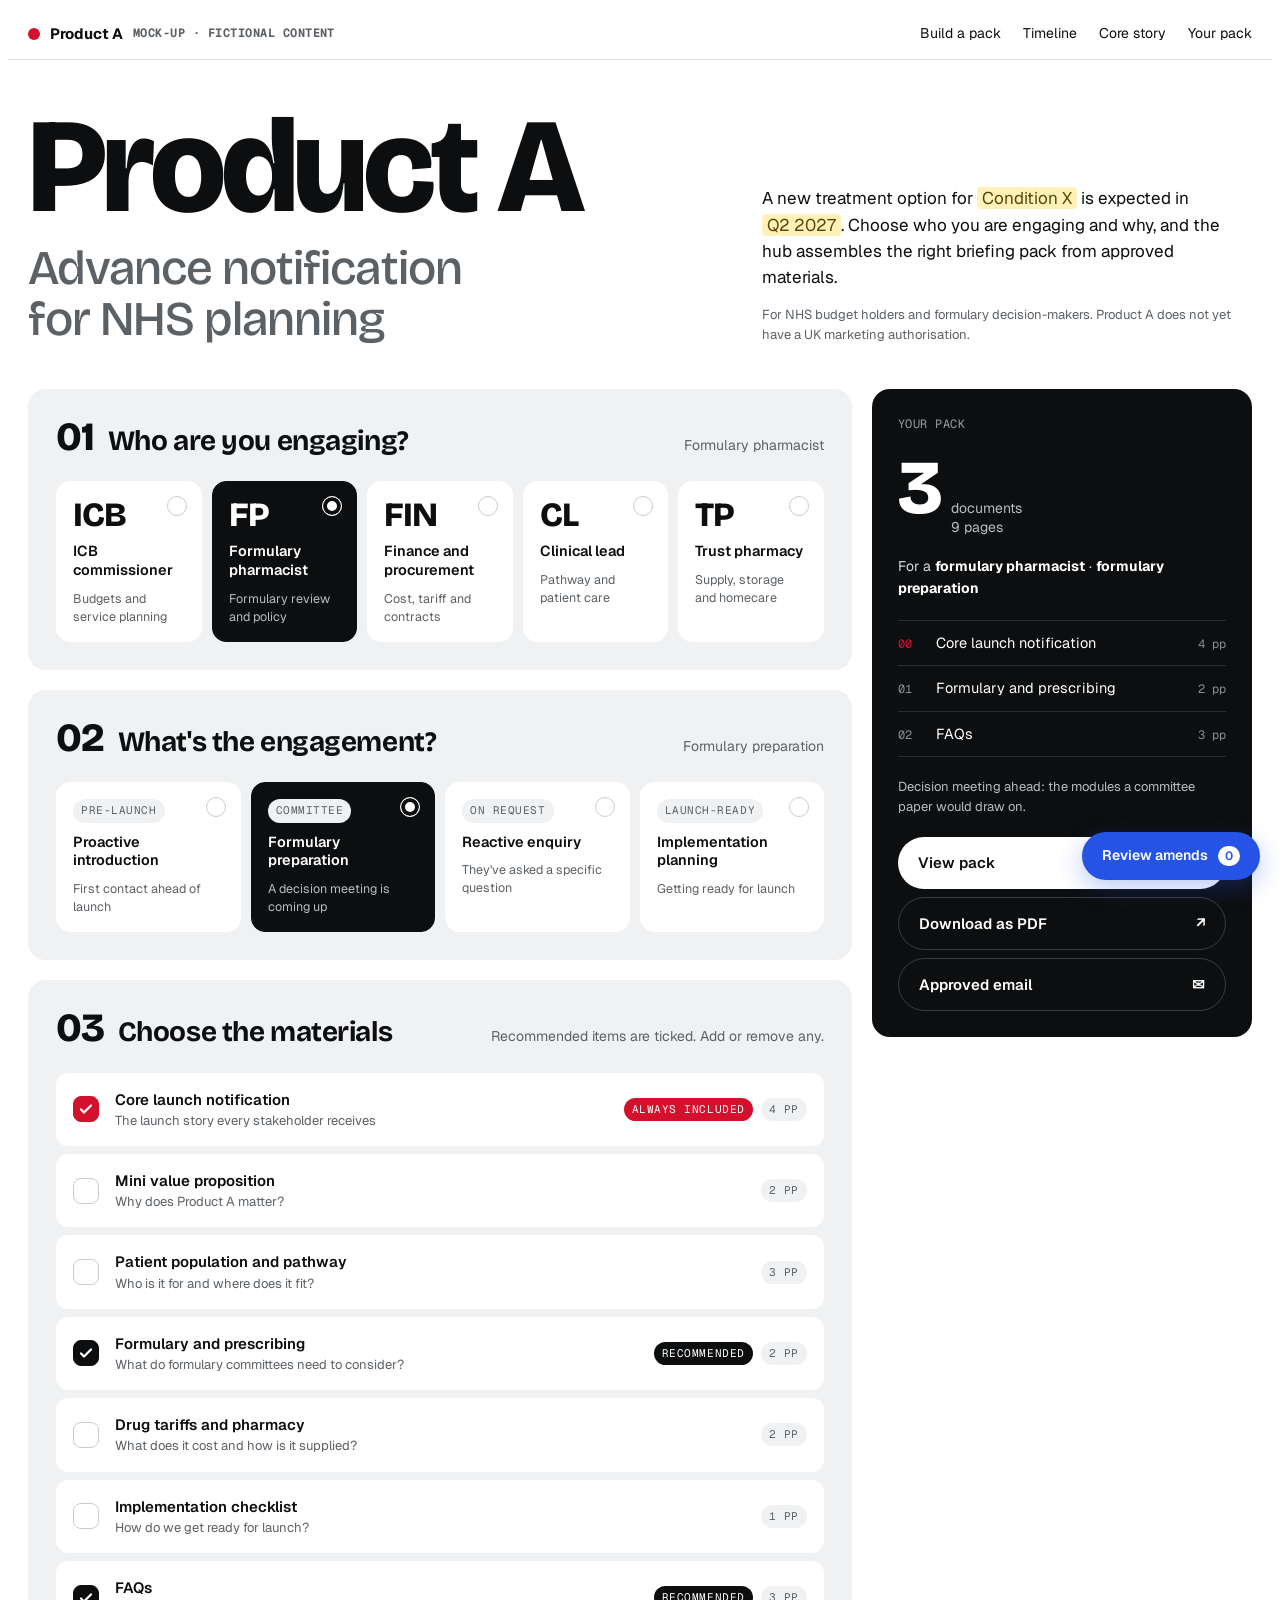
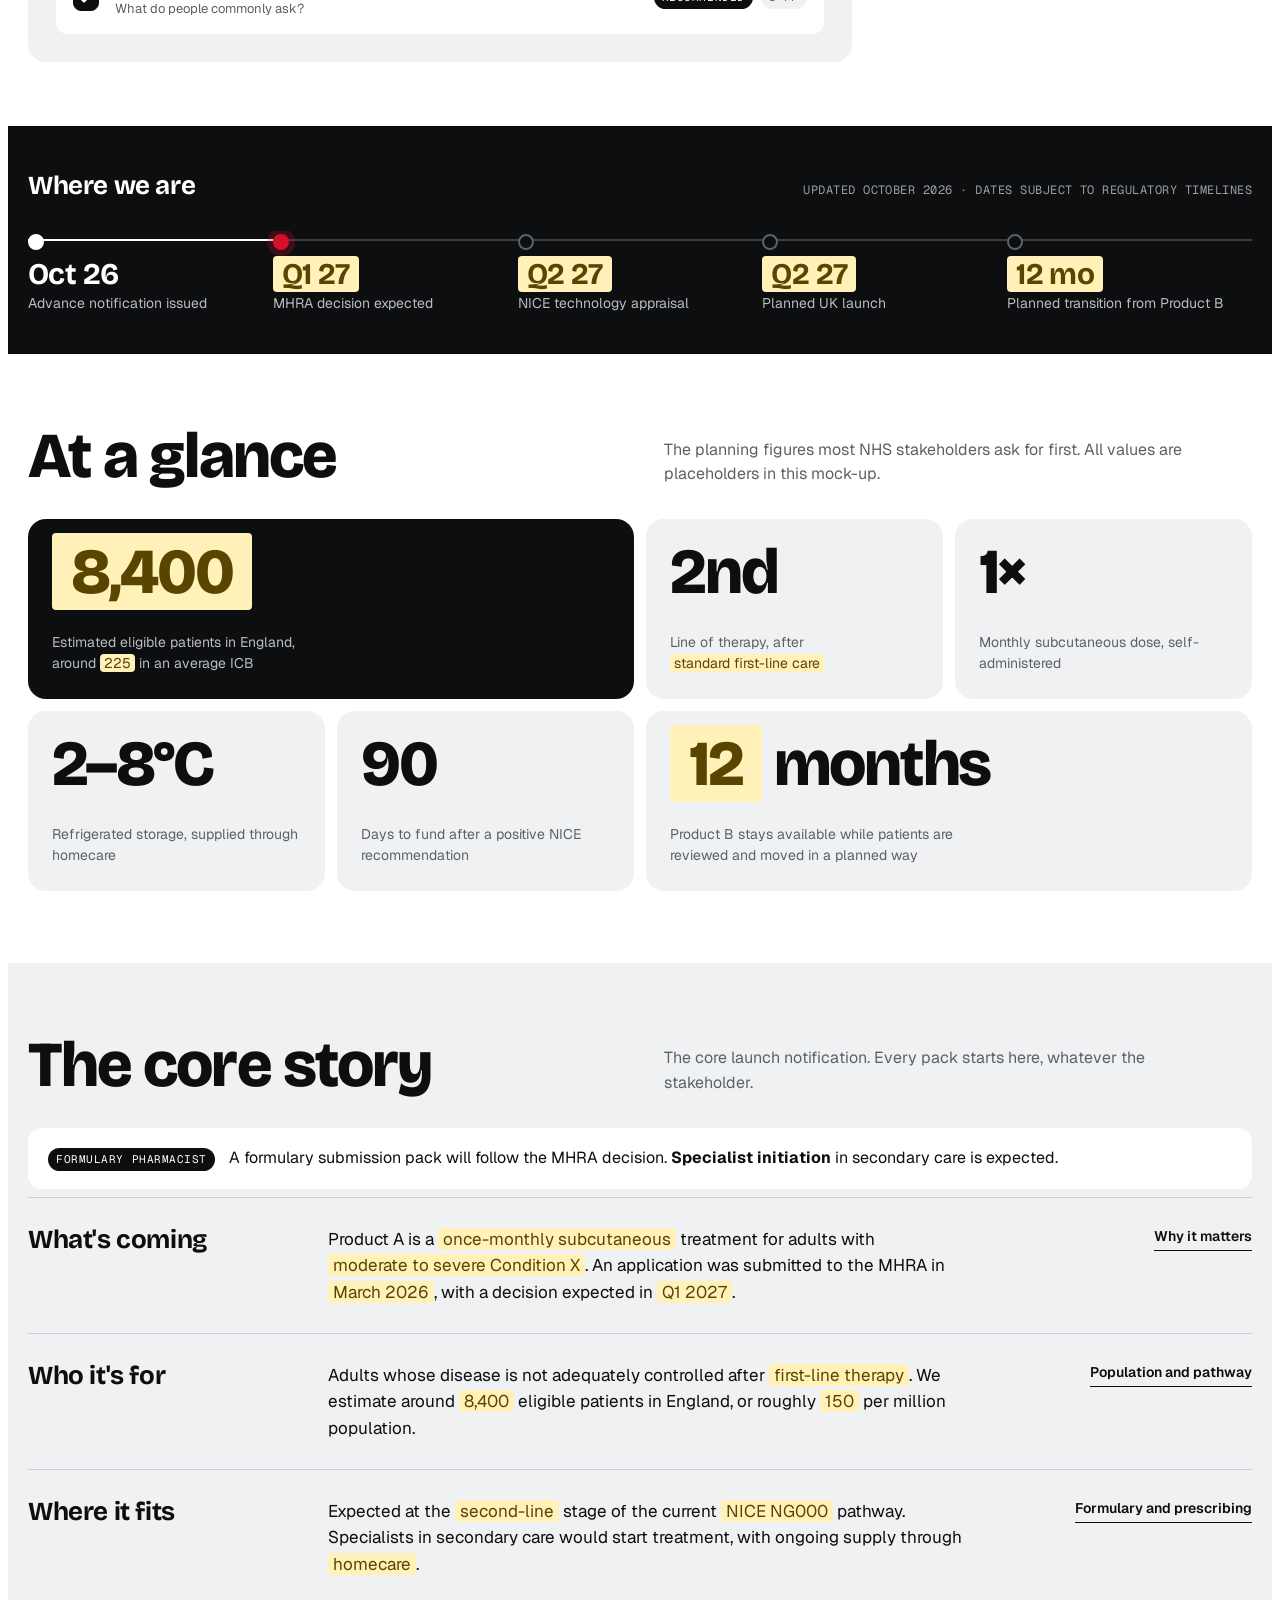
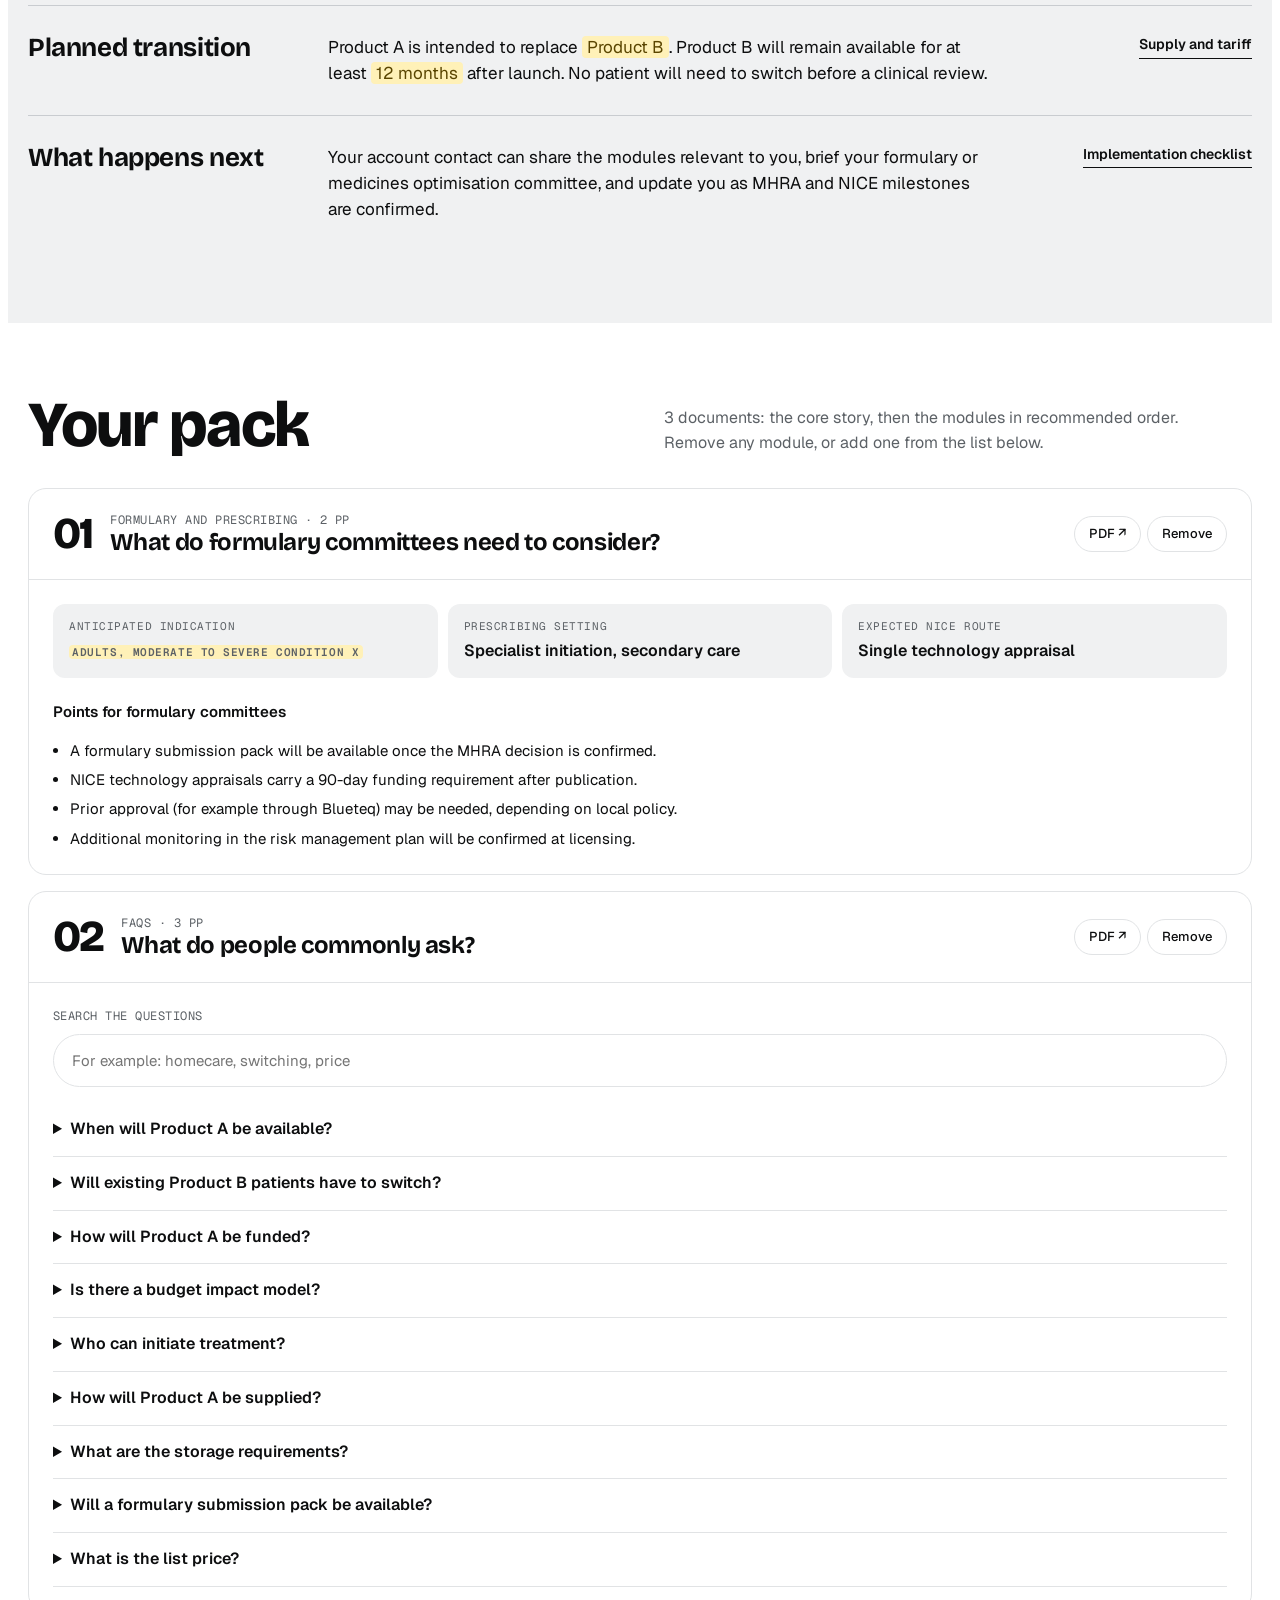
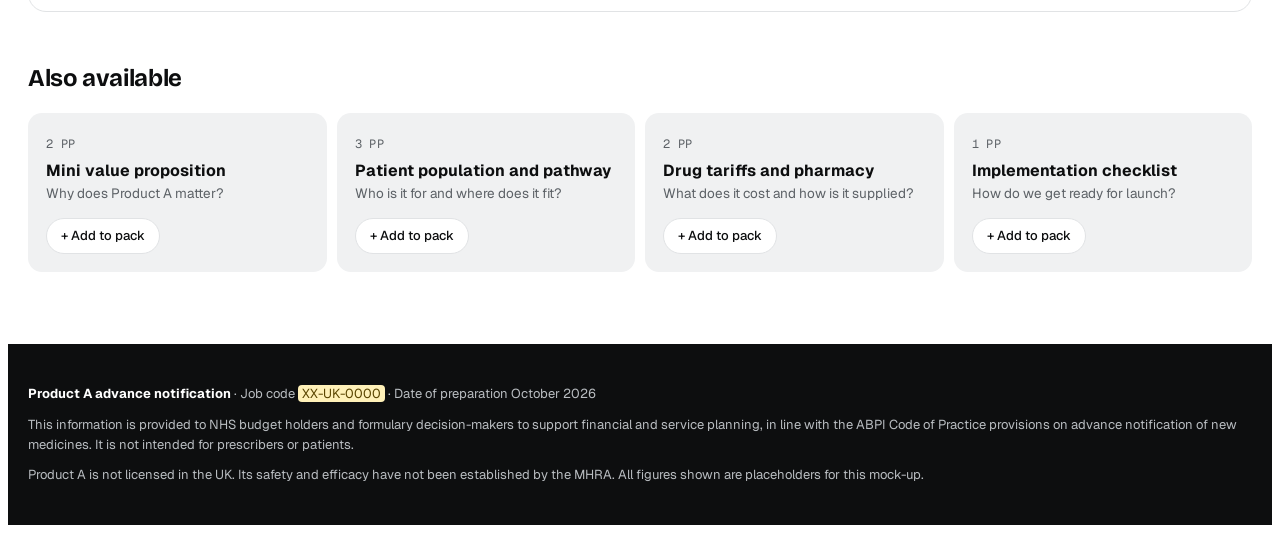
==== commit fb9e9c20: "Add review mode for text edits and pinned amend notes Inline text editing and numbered notes with a " ====
--- a/product-a-launch-hub.html
+++ b/product-a-launch-hub.html
@@ -72,8 +72,9 @@
 .cards { display: grid; gap: 10px; }
 .cards.who { grid-template-columns: repeat(5, minmax(0, 1fr)); }
 .cards.eng { grid-template-columns: repeat(4, minmax(0, 1fr)); }
-@media (max-width: 900px) { .cards.who { grid-template-columns: repeat(3, minmax(0, 1fr)); } .cards.eng { grid-template-columns: repeat(2, minmax(0, 1fr)); } }
-@media (max-width: 520px) { .cards.who, .cards.eng { grid-template-columns: repeat(2, minmax(0, 1fr)); } }
+.steps { container-type: inline-size; }
+@container (max-width: 820px) { .cards.who { grid-template-columns: repeat(3, minmax(0, 1fr)); } .cards.eng { grid-template-columns: repeat(2, minmax(0, 1fr)); } }
+@container (max-width: 480px) { .cards.who, .cards.eng { grid-template-columns: repeat(2, minmax(0, 1fr)); } }
 .card { position: relative; text-align: left; background: var(--white); border: 1.5px solid var(--white); border-radius: 14px; padding: 16px; cursor: pointer; display: grid; gap: 10px; align-content: start; min-height: 132px; transition: transform .2s ease, border-color .2s ease, background .2s ease, color .2s ease; }
 .card:hover { transform: translateY(-3px); border-color: var(--black); }
 .card .code { font-family: var(--font-display); font-weight: 800; font-size: 34px; letter-spacing: -.03em; line-height: 1; }
@@ -247,6 +248,65 @@
 .sheet h2 { font-family: var(--font-display); font-size: 26px; font-weight: 700; letter-spacing: -.015em; }
 .email { background: var(--grey); border-radius: 12px; padding: 18px; font-size: 14px; white-space: pre-wrap; overflow-wrap: anywhere; }
 .toast { position: fixed; left: 50%; bottom: calc(env(safe-area-inset-bottom, 0px) + 20px); transform: translateX(-50%); background: var(--black); color: var(--white); padding: 12px 18px; border-radius: 999px; font-size: 14px; z-index: 30; max-width: calc(100% - 32px); }
+
+/* Review layer: its own blue so amends never read as page design */
+:root { --rv: #2453e6; --rv-soft: #e9eeff; }
+.rv-launch { position: fixed; right: calc(env(safe-area-inset-right, 0px) + 20px); bottom: calc(env(safe-area-inset-bottom, 0px) + 20px); z-index: 15; background: var(--rv); color: #fff; border: 0; border-radius: 999px; padding: 13px 20px; font-weight: 600; font-size: 14px; cursor: pointer; display: flex; gap: 10px; align-items: center; box-shadow: 0 8px 24px rgba(36, 83, 230, .3); }
+.rv-count { background: #fff; color: var(--rv); border-radius: 999px; min-width: 22px; padding: 1px 7px; font-size: 12px; text-align: center; }
+.rv-panel { position: fixed; top: calc(env(safe-area-inset-top, 0px) + 12px); bottom: calc(env(safe-area-inset-bottom, 0px) + 12px); right: calc(env(safe-area-inset-right, 0px) + 12px); width: min(400px, calc(100% - 24px)); z-index: 16; background: var(--white); border: 1.5px solid var(--grey-2); border-radius: var(--radius); box-shadow: 0 20px 60px rgba(13, 14, 15, .18); display: grid; grid-template-rows: auto auto minmax(0, 1fr) auto; overflow: hidden; }
+.rv-top { padding: 20px 20px 14px; display: grid; gap: 14px; border-bottom: 1px solid var(--grey-2); }
+.rv-head { display: flex; justify-content: space-between; align-items: start; gap: 12px; }
+.rv-head .mono { color: var(--rv); }
+.rv-head h2 { font-family: var(--font-display); font-weight: 700; font-size: 26px; letter-spacing: -.015em; }
+.rv-modes { display: grid; grid-template-columns: 1fr 1fr; gap: 6px; background: var(--grey); padding: 4px; border-radius: 12px; }
+.rv-modes button { border: 0; background: transparent; border-radius: 9px; padding: 10px; font-weight: 600; font-size: 14px; cursor: pointer; }
+.rv-modes button[aria-pressed="true"] { background: var(--rv); color: #fff; }
+.rv-modes button:disabled { opacity: .45; cursor: not-allowed; }
+.rv-help { font-size: 13px; color: var(--muted); }
+.rv-status { font-size: 12.5px; color: var(--muted); padding: 10px 20px; background: var(--grey); }
+.rv-list { overflow-y: auto; padding: 8px 20px 20px; display: grid; gap: 10px; align-content: start; }
+.rv-group { font-family: var(--font-mono); font-size: 11px; text-transform: uppercase; letter-spacing: .05em; color: var(--muted); padding-top: 10px; }
+.rv-item { border: 1.5px solid var(--grey-2); border-radius: 12px; padding: 12px 14px; display: grid; gap: 6px; font-size: 14px; }
+.rv-item.resolved { opacity: .6; }
+.rv-meta { display: flex; gap: 8px; align-items: center; flex-wrap: wrap; font-size: 12.5px; color: var(--muted); }
+.rv-tag { background: var(--rv); color: #fff; border-radius: 999px; padding: 1px 8px; font-size: 11.5px; font-weight: 600; }
+.rv-tag.edit { background: var(--black); }
+.rv-tag.warn { background: var(--accent); }
+.rv-quote { color: var(--muted); font-size: 13px; }
+.rv-item del { color: var(--muted); }
+.rv-item ins { text-decoration: none; background: var(--rv-soft); border-radius: 3px; padding: 0 2px; }
+.rv-by { font-size: 12px; color: var(--muted); }
+.rv-acts { display: flex; gap: 6px; flex-wrap: wrap; }
+.rv-acts button { border: 1.5px solid var(--grey-2); background: var(--white); border-radius: 999px; padding: 4px 11px; font-size: 12.5px; cursor: pointer; }
+.rv-acts button:hover { border-color: var(--black); }
+.rv-empty { color: var(--muted); font-size: 14px; padding: 16px 0; }
+.rv-foot { border-top: 1px solid var(--grey-2); padding: 14px 20px; display: grid; gap: 8px; }
+.rv-foot .row { display: flex; gap: 8px; flex-wrap: wrap; align-items: center; }
+.rv-foot .btn { flex: 1; justify-content: center; padding: 11px 16px; font-size: 14px; }
+.rv-confirm { font-size: 13px; background: var(--grey); border-radius: 10px; padding: 10px 12px; display: flex; gap: 8px; flex-wrap: wrap; align-items: center; }
+.rv-confirm .danger { background: var(--accent); color: #fff; border-color: var(--accent); }
+.rv-copyout { width: 100%; min-height: 120px; font: 12.5px/1.5 var(--font-mono); border: 1.5px solid var(--grey-2); border-radius: 10px; padding: 10px; color: var(--black); background: var(--white); }
+.rv-pop { position: fixed; z-index: 17; width: min(330px, calc(100% - 32px)); background: var(--white); border: 1.5px solid var(--rv); border-radius: 14px; padding: 14px; display: grid; gap: 10px; box-shadow: 0 16px 40px rgba(13, 14, 15, .2); }
+.rv-pop label { color: var(--rv); }
+.rv-pop textarea { width: 100%; font: inherit; font-size: 14px; border: 1.5px solid var(--grey-2); border-radius: 10px; padding: 10px; resize: vertical; color: var(--black); background: var(--white); }
+.rv-pop textarea:focus { outline: none; border-color: var(--rv); }
+.rv-pop .row { display: flex; gap: 8px; }
+.rv-pop .btn { padding: 9px 16px; font-size: 14px; }
+
+/* Page states while reviewing */
+body.rv-edit [data-ek]:not([data-noedit]) { outline: 1.5px dashed rgba(36, 83, 230, .45); outline-offset: 3px; border-radius: 3px; cursor: text; }
+body.rv-edit [data-ek]:not([data-noedit]):hover, body.rv-edit [data-ek][contenteditable="true"]:focus { outline: 2px solid var(--rv); background: rgba(36, 83, 230, .06); }
+body.rv-note [data-ek] { cursor: crosshair; }
+body.rv-note [data-ek]:hover { outline: 2px solid var(--rv); outline-offset: 3px; background: rgba(36, 83, 230, .06); }
+body.rv-on .rv-edited { box-shadow: inset 3px 0 0 var(--rv); padding-left: 8px; }
+body.rv-on .has-note:not(.packcard) { position: relative; }
+body.rv-on .has-note::after { content: attr(data-pins); position: absolute; top: -10px; right: -10px; z-index: 5; background: var(--rv); color: #fff; font: 600 11.5px/1 var(--font-body); padding: 5px 8px; border-radius: 999px; white-space: nowrap; box-shadow: 0 0 0 2px var(--white); pointer-events: none; text-decoration: none; text-transform: none; letter-spacing: 0; }
+body.rv-on .mod-head.has-note::after { top: 8px; right: 8px; }
+.rv-flash { animation: rvflash 1.4s ease; }
+@keyframes rvflash { 0%, 60% { outline: 3px solid var(--rv); outline-offset: 4px; } 100% { outline: 3px solid transparent; outline-offset: 4px; } }
+@media (min-width: 1000px) { body.rv-on { padding-right: 424px; } }
+@media (max-width: 999px) { .rv-panel { top: auto; left: calc(env(safe-area-inset-left, 0px) + 8px); right: calc(env(safe-area-inset-right, 0px) + 8px); bottom: calc(env(safe-area-inset-bottom, 0px) + 8px); width: auto; max-height: 58vh; } body.rv-on { padding-bottom: 58vh; } }
+@media (max-width: 560px) { .rv-launch { padding: 11px 16px; } }
 </style>
 </head>
 <body>
@@ -263,7 +323,7 @@
   </div>
 </header>
 
-<section class="hero" id="build">
+<section class="hero" id="build" data-area="Hero">
   <div class="wrap">
     <div class="hero-top">
       <h1>Product A<span>Advance notification for NHS planning</span></h1>
@@ -305,7 +365,7 @@
   </div>
 </section>
 
-<section class="band" id="timeline">
+<section class="band" id="timeline" data-area="Timeline">
   <div class="wrap">
     <div class="band-head"><h2>Where we are</h2><span class="mono">Updated October 2026 · dates subject to regulatory timelines</span></div>
     <div class="timeline-scroll">
@@ -320,7 +380,7 @@
   </div>
 </section>
 
-<section class="section" aria-labelledby="factsHead">
+<section class="section" aria-labelledby="factsHead" data-area="At a glance">
   <div class="wrap">
     <div class="section-head">
       <h2 id="factsHead">At a glance</h2>
@@ -337,7 +397,7 @@
   </div>
 </section>
 
-<section class="section core" id="story" aria-labelledby="storyHead">
+<section class="section core" id="story" aria-labelledby="storyHead" data-area="Core story">
   <div class="wrap">
     <div class="section-head">
       <h2 id="storyHead">The core story</h2>
@@ -354,7 +414,7 @@
   </div>
 </section>
 
-<section class="section" id="pack" aria-labelledby="packHead">
+<section class="section" id="pack" aria-labelledby="packHead" data-area="Your pack">
   <div class="wrap">
     <div class="section-head">
       <h2 id="packHead">Your pack</h2>
@@ -368,7 +428,7 @@
   </div>
 </section>
 
-<footer>
+<footer data-area="Footer">
   <div class="wrap">
     <p><b>Product A advance notification</b> · Job code <span class="ph">XX-UK-0000</span> · Date of preparation October 2026</p>
     <p>This information is provided to NHS budget holders and formulary decision-makers to support financial and service planning, in line with the ABPI Code of Practice provisions on advance notification of new medicines. It is not intended for prescribers or patients.</p>
@@ -469,6 +529,31 @@
   </div>
 </div>
 <div class="toast" id="toast" hidden></div>
+<div id="review-ui">
+  <button class="rv-launch" id="rvLaunch" type="button" aria-expanded="false" aria-controls="rvPanel">Review amends <span class="rv-count" id="rvCount">0</span></button>
+  <aside class="rv-panel" id="rvPanel" aria-label="Review amends" hidden>
+    <div class="rv-top">
+      <div class="rv-head"><div><div class="mono">Review mode</div><h2>Amends</h2></div><button class="chip-btn" id="rvClose" type="button">Close</button></div>
+      <div class="rv-modes" role="group" aria-label="Review tool">
+        <button type="button" data-mode="edit" aria-pressed="false">✎ Edit text</button>
+        <button type="button" data-mode="note" aria-pressed="false">＋ Add note</button>
+      </div>
+      <p class="rv-help" id="rvHelp"></p>
+    </div>
+    <p class="rv-status" id="rvStatus">Loading amends…</p>
+    <div class="rv-list" id="rvList"></div>
+    <div class="rv-foot">
+      <div class="row"><button class="btn btn-black" id="rvCopy" type="button">Copy amends list</button><button class="chip-btn" id="rvClear" type="button">Clear all</button></div>
+      <div class="rv-confirm" id="rvConfirm" hidden><span>Remove every text change and note?</span><button class="chip-btn danger" id="rvClearYes" type="button">Remove all</button><button class="chip-btn" id="rvClearNo" type="button">Keep</button></div>
+      <textarea class="rv-copyout" id="rvCopyOut" aria-label="Amends list" readonly hidden></textarea>
+    </div>
+  </aside>
+  <div class="rv-pop" id="rvPop" role="dialog" aria-labelledby="rvPopLabel" hidden>
+    <label class="mono" id="rvPopLabel" for="rvNoteText">Note on <span id="rvPopWhere"></span></label>
+    <textarea id="rvNoteText" rows="3" placeholder="Describe the amend, for example: change to 'eligible adults'"></textarea>
+    <div class="row"><button class="btn btn-black" id="rvNoteSave" type="button">Add note</button><button class="chip-btn" id="rvNoteCancel" type="button">Cancel</button></div>
+  </div>
+</div>
 
 <script>
 const TICK = '<svg viewBox="0 0 14 14" aria-hidden="true"><path d="M2 7.5l3 3 7-7" fill="none" stroke="#fff" stroke-width="2.2" stroke-linecap="round" stroke-linejoin="round"/></svg>';
@@ -731,5 +816,338 @@
 render();
 if (location.hash && modEls[location.hash.slice(1)]) setTimeout(() => openModule(location.hash.slice(1)), 50);
 </script>
+<script>
+// Review layer: inline text edits and pinned notes, shared through the page's database when available
+(() => {
+  const body = document.body;
+  const RV = { edits: {}, notes: {}, mode: null, api: null, shared: false, readOnly: false, uid: "you", user: null, popKey: null };
+  const KEYS = {}, ORIG = {}, ORIGSAN = {}, ORIGTXT = {}, AREA = {}, NOTEONLY = new Set();
+  const norm = s => String(s || "").replace(/\s+/g, " ").trim();
+  const esc = s => String(s).replace(/[&<>"]/g, c => ({ "&": "&amp;", "<": "&lt;", ">": "&gt;", '"': "&quot;" }[c]));
+  const cut = (s, n = 90) => { s = norm(s); return s.length > n ? s.slice(0, n - 1) + "…" : s; };
+  const when = t => t ? new Date(t).toLocaleString("en-GB", { day: "numeric", month: "short", hour: "2-digit", minute: "2-digit" }) : "";
+
+  // Keep only the inline markup the page uses; everything else becomes plain text
+  function san(node) {
+    let s = "";
+    node.childNodes.forEach(n => {
+      if (n.nodeType === 3) { s += esc(n.nodeValue); return; }
+      if (n.nodeType !== 1) return;
+      const tag = n.tagName, inner = san(n);
+      if (tag === "B" || tag === "STRONG") s += `<b>${inner}</b>`;
+      else if (tag === "BR") s += "<br>";
+      else if (tag === "SMALL") s += `<small>${inner}</small>`;
+      else if (tag === "SPAN") s += n.classList.contains("ph") ? `<span class="ph">${inner}</span>` : `<span>${inner}</span>`;
+      else if (tag === "DIV" || tag === "P") s += (s ? "<br>" : "") + inner;
+      else s += inner;
+    });
+    return s;
+  }
+  const sanHtml = html => { const t = document.createElement("template"); t.innerHTML = html; return san(t.content); };
+
+  // Give every text block a stable key: page areas in document order, then modules in their standard order
+  const TEXT_SEL = "h1,h2,h3,h4,p,li,th,td,.val,.lbl,.when,.what,.pstep,.fact,.chapter a";
+  const DYN = "#whoCards,#engCards,#materials,#packList,#packFor,#packWhy,#roleNote,#packSub,#faqList,#checkItems,#progress,#others,.mod-head,#review-ui,#emailOverlay,#toast,.bignum,.hint";
+  const counts = {};
+  function key(el, area, noteOnly, label) {
+    if (!el || el.dataset.ek) return;
+    const slug = area.toLowerCase().replace(/[^a-z0-9]+/g, "-").replace(/^-|-$/g, "");
+    counts[slug] = (counts[slug] || 0) + 1;
+    const k = `${slug}-${counts[slug]}`;
+    el.dataset.ek = k; KEYS[k] = el; AREA[k] = label ? `${area} · ${label}` : area;
+    ORIG[k] = el.innerHTML; ORIGSAN[k] = san(el); ORIGTXT[k] = norm(el.textContent);
+    if (noteOnly) { NOTEONLY.add(k); el.dataset.noedit = ""; }
+  }
+  const textBlocks = (root, skipModules) => [...root.querySelectorAll(TEXT_SEL)].filter(el =>
+    !el.closest(DYN) && !el.parentElement.closest("[data-ek]") && !(skipModules && el.closest(".module")));
+  [["#whoCards", "Stakeholder cards"], ["#engCards", "Engagement cards"], ["#materials", "Materials checklist"], [".packcard", "Pack panel"]]
+    .forEach(([s, l]) => key(document.querySelector(s), "Hero", true, l));
+  textBlocks(body, true).forEach(el => key(el, el.closest("[data-area]")?.dataset.area || "Page"));
+  ORDER.forEach(id => {
+    const m = modEls[id], area = MODS[id].name;
+    key(m.querySelector(".mod-head"), area, true, "heading");
+    if (id === "faqs") key(m.querySelector("#faqList"), area, true, "question list");
+    if (id === "checklist") key(m.querySelector("#checkItems"), area, true, "checklist items");
+    textBlocks(m, false).forEach(el => key(el, area));
+  });
+
+  // Storage: the page's shared database when the viewer serves it, otherwise this browser
+  function localApi() {
+    const LS = "pa-review";
+    let data = { edits: {}, notes: {} };
+    try { data = JSON.parse(localStorage.getItem(LS)) || data; } catch {}
+    const save = () => { try { localStorage.setItem(LS, JSON.stringify(data)); } catch {} sync(); };
+    const sync = () => { RV.edits = { ...data.edits }; RV.notes = { ...data.notes }; refresh(); };
+    return {
+      start: sync,
+      setEdit: async (k, d) => { data.edits[k] = d; save(); },
+      delEdit: async k => { delete data.edits[k]; save(); },
+      addNote: async d => { data.notes["n" + Date.now().toString(36)] = d; save(); },
+      updateNote: async (id, p) => { data.notes[id] = { ...data.notes[id], ...p }; save(); },
+      delNote: async id => { delete data.notes[id]; save(); },
+      clear: async () => { data = { edits: {}, notes: {} }; save(); }
+    };
+  }
+  function dbApi(db) {
+    const toMap = snap => Object.fromEntries(snap.docs.map(d => [d.id, d.data()]));
+    const onErr = () => { RV.readOnly = true; status(); };
+    return {
+      start() {
+        db.collection("edits").onSnapshot(s => { RV.edits = toMap(s); refresh(); }, onErr);
+        db.collection("notes").onSnapshot(s => { RV.notes = toMap(s); refresh(); }, onErr);
+      },
+      setEdit: (k, d) => db.collection("edits").doc(k).set(d),
+      delEdit: k => db.collection("edits").doc(k).delete(),
+      addNote: d => db.collection("notes").add(d),
+      updateNote: (id, p) => db.collection("notes").doc(id).update(p),
+      delNote: id => db.collection("notes").doc(id).delete(),
+      async clear() {
+        for (const k of Object.keys(RV.edits)) await db.collection("edits").doc(k).delete();
+        for (const id of Object.keys(RV.notes)) await db.collection("notes").doc(id).delete();
+      }
+    };
+  }
+  async function write(fn) {
+    try { await fn(); }
+    catch (e) {
+      if (e && e.code === "invalid_argument") { RV.readOnly = true; setMode(null); status(); toast("Your access lets you view amends but not change them."); }
+      else toast("That amend didn't save. Check your connection and try again.");
+    }
+  }
+
+  // Apply saved edits; an edit whose original text no longer matches the page is left out and flagged
+  const isStale = k => !KEYS[k] || NOTEONLY.has(k) || RV.edits[k].original !== ORIGTXT[k];
+  function applyEdits() {
+    for (const k in KEYS) {
+      if (NOTEONLY.has(k)) continue;
+      const el = KEYS[k];
+      if (el === document.activeElement) continue;
+      const e = RV.edits[k];
+      if (e && !isStale(k)) {
+        const h = sanHtml(e.html);
+        if (el.innerHTML !== h) el.innerHTML = h;
+        el.classList.add("rv-edited");
+      } else if (el.classList.contains("rv-edited")) {
+        el.innerHTML = ORIG[k]; el.classList.remove("rv-edited");
+      }
+    }
+  }
+  const openNotes = () => Object.entries(RV.notes).filter(([, n]) => !n.resolved).sort((a, b) => a[1].n - b[1].n);
+  function paintPins() {
+    document.querySelectorAll(".has-note").forEach(el => { el.classList.remove("has-note"); delete el.dataset.pins; });
+    Object.values(modEls).forEach(m => m.querySelectorAll(".has-note").forEach(el => { el.classList.remove("has-note"); delete el.dataset.pins; }));
+    const by = {};
+    openNotes().forEach(([, n]) => { (by[n.key] = by[n.key] || []).push(n.n); });
+    Object.entries(by).forEach(([k, ns]) => { const el = KEYS[k]; if (el) { el.classList.add("has-note"); el.dataset.pins = ns.map(n => "#" + n).join(" "); } });
+  }
+
+  function status() {
+    $("#rvStatus").textContent = RV.readOnly
+      ? "You can see amends, but your access to this page doesn't allow changes."
+      : RV.shared
+        ? "Amends save automatically and are shared with everyone who can open this page."
+        : "Amends are saved in this browser only. Use “Copy amends list” to share them.";
+    document.querySelectorAll(".rv-modes button").forEach(b => { b.disabled = RV.readOnly; });
+  }
+
+  async function renderList() {
+    const notes = openNotes(), resolved = Object.entries(RV.notes).filter(([, n]) => n.resolved).sort((a, b) => a[1].n - b[1].n);
+    const edits = Object.entries(RV.edits).sort((a, b) => (a[1].at || 0) - (b[1].at || 0));
+    const total = notes.length + edits.length;
+    $("#rvCount").textContent = total;
+    const by = u => `<span class="rv-by" data-uid="${esc(u || "")}">${u === RV.uid ? "You" : "A reviewer"}</span>`;
+    const noteItem = ([id, n]) => `
+      <div class="rv-item${n.resolved ? " resolved" : ""}">
+        <div class="rv-meta"><span class="rv-tag">Note #${n.n}</span><span>${esc(AREA[n.key] || "Removed section")}</span></div>
+        ${KEYS[n.key] && !NOTEONLY.has(n.key) ? `<p class="rv-quote">On “${esc(cut(ORIGTXT[n.key], 70))}”</p>` : ""}
+        <p>${esc(n.text)}</p>
+        <div class="rv-meta">${by(n.by)} · ${when(n.at)}</div>
+        <div class="rv-acts">${KEYS[n.key] ? `<button type="button" data-rv-go="${esc(n.key)}">Show</button>` : ""}${RV.readOnly ? "" : `<button type="button" data-rv-resolve="${esc(id)}">${n.resolved ? "Reopen" : "Resolve"}</button><button type="button" data-rv-delnote="${esc(id)}">Delete</button>`}</div>
+      </div>`;
+    const editItem = ([k, e]) => {
+      const stale = isStale(k);
+      return `
+      <div class="rv-item">
+        <div class="rv-meta"><span class="rv-tag ${stale ? "warn" : "edit"}">${stale ? "Text moved" : "Text change"}</span><span>${esc(AREA[k] || "Removed section")}</span></div>
+        <p><del>${esc(cut(e.original, 120))}</del></p>
+        <p><ins>${esc(cut(e.text, 160))}</ins></p>
+        ${stale ? `<p class="rv-quote">The original text has changed on the page, so this edit isn't shown.</p>` : ""}
+        <div class="rv-meta">${by(e.by)} · ${when(e.at)}</div>
+        <div class="rv-acts">${stale ? "" : `<button type="button" data-rv-go="${esc(k)}">Show</button>`}${RV.readOnly ? "" : `<button type="button" data-rv-revert="${esc(k)}">${stale ? "Delete" : "Undo change"}</button>`}</div>
+      </div>`;
+    };
+    let html = "";
+    if (notes.length) html += `<div class="rv-group">Open notes (${notes.length})</div>` + notes.map(noteItem).join("");
+    if (edits.length) html += `<div class="rv-group">Text changes (${edits.length})</div>` + edits.map(editItem).join("");
+    if (resolved.length) html += `<div class="rv-group">Resolved notes (${resolved.length})</div>` + resolved.map(noteItem).join("");
+    $("#rvList").innerHTML = html || `<p class="rv-empty">No amends yet. Choose “Edit text” to change wording on the page, or “Add note” to pin a comment to any part of it.</p>`;
+
+    // Show reviewers' names where the viewer can resolve them
+    if (RV.user && RV.shared) {
+      const ids = [...new Set([...$("#rvList").querySelectorAll("[data-uid]")].map(s => s.dataset.uid).filter(u => u && u !== RV.uid))];
+      if (ids.length) {
+        try {
+          const ps = await RV.user.profiles(ids);
+          $("#rvList").querySelectorAll("[data-uid]").forEach(s => { const p = ps && ps[s.dataset.uid]; if (p && p.name) s.textContent = p.name; });
+        } catch {}
+      }
+    }
+  }
+  function refresh() { applyEdits(); paintPins(); renderList(); }
+
+  // Modes
+  const HELP = {
+    null: "Choose a tool. Your changes save as you go.",
+    edit: "Click any outlined text and type. Press Enter or click away to save, or Esc to cancel.",
+    note: "Click any part of the page to pin a numbered note to it."
+  };
+  function editable(on) {
+    for (const k in KEYS) if (!NOTEONLY.has(k)) { const el = KEYS[k]; if (on) { el.contentEditable = "true"; el.spellcheck = true; } else el.removeAttribute("contenteditable"); }
+  }
+  function setMode(m) {
+    RV.mode = m;
+    body.classList.toggle("rv-edit", m === "edit");
+    body.classList.toggle("rv-note", m === "note");
+    editable(m === "edit");
+    document.querySelectorAll(".rv-modes button").forEach(b => b.setAttribute("aria-pressed", String(b.dataset.mode === m)));
+    $("#rvHelp").textContent = HELP[m];
+    closePop();
+  }
+  document.querySelectorAll(".rv-modes button").forEach(b => b.addEventListener("click", () => setMode(RV.mode === b.dataset.mode ? null : b.dataset.mode)));
+
+  function openPanel(open) {
+    $("#rvPanel").hidden = !open;
+    body.classList.toggle("rv-on", open);
+    $("#rvLaunch").setAttribute("aria-expanded", String(open));
+    $("#rvLaunch").hidden = open;
+    if (!open) { setMode(null); $("#rvLaunch").focus(); } else $("#rvClose").focus();
+  }
+  $("#rvLaunch").addEventListener("click", () => openPanel(true));
+  $("#rvClose").addEventListener("click", () => openPanel(false));
+
+  // Text editing
+  const startHtml = new WeakMap();
+  document.addEventListener("focusin", e => { const el = e.target; if (el.dataset && el.dataset.ek && RV.mode === "edit") startHtml.set(el, el.innerHTML); });
+  document.addEventListener("focusout", e => {
+    const el = e.target;
+    if (!(el.dataset && el.dataset.ek) || NOTEONLY.has(el.dataset.ek) || !startHtml.has(el)) return;
+    startHtml.delete(el);
+    const k = el.dataset.ek, h = san(el), cur = RV.edits[k];
+    if (h === ORIGSAN[k]) { if (cur) write(() => RV.api.delEdit(k)); el.classList.remove("rv-edited"); }
+    else if (!cur || cur.html !== h || isStale(k)) {
+      el.classList.add("rv-edited");
+      write(() => RV.api.setEdit(k, { html: h, text: norm(el.textContent), original: ORIGTXT[k], by: RV.uid, at: Date.now() }));
+    }
+  });
+  document.addEventListener("keydown", e => {
+    const el = e.target;
+    if (el.isContentEditable && el.dataset.ek) {
+      if (e.key === "Enter" && !e.shiftKey) { e.preventDefault(); el.blur(); }
+      else if (e.key === "Escape") { e.preventDefault(); el.innerHTML = startHtml.get(el) ?? el.innerHTML; startHtml.delete(el); el.blur(); }
+      return;
+    }
+    if (e.key === "Escape") { if (!$("#rvPop").hidden) closePop(); else if (RV.mode) setMode(null); }
+  });
+  document.addEventListener("paste", e => {
+    if (!e.target.closest || !e.target.closest('[contenteditable="true"]')) return;
+    e.preventDefault();
+    document.execCommand("insertText", false, (e.clipboardData || window.clipboardData).getData("text/plain"));
+  });
+
+  // Clicks while reviewing: editing text never follows links; note mode pins instead of acting
+  document.addEventListener("click", e => {
+    if (e.target.closest("#review-ui")) return;
+    if (RV.mode === "edit" && e.target.closest('[contenteditable="true"]')) { e.preventDefault(); e.stopPropagation(); return; }
+    if (RV.mode === "note") {
+      e.preventDefault(); e.stopPropagation();
+      const el = e.target.closest("[data-ek]");
+      if (el) openPop(el);
+    }
+  }, true);
+
+  // Note popover
+  function openPop(el) {
+    const pop = $("#rvPop");
+    RV.popKey = el.dataset.ek;
+    $("#rvPopWhere").textContent = AREA[RV.popKey];
+    $("#rvNoteText").value = "";
+    pop.hidden = false;
+    const r = el.getBoundingClientRect(), w = pop.offsetWidth, h = pop.offsetHeight;
+    pop.style.left = Math.max(16, Math.min(r.left, innerWidth - w - 16)) + "px";
+    pop.style.top = Math.max(16, r.bottom + h + 24 > innerHeight ? r.top - h - 10 : r.bottom + 10) + "px";
+    $("#rvNoteText").focus();
+  }
+  function closePop() { $("#rvPop").hidden = true; RV.popKey = null; }
+  $("#rvNoteCancel").addEventListener("click", closePop);
+  $("#rvNoteSave").addEventListener("click", () => {
+    const text = $("#rvNoteText").value.trim();
+    if (!text) { $("#rvNoteText").focus(); return; }
+    const n = Math.max(0, ...Object.values(RV.notes).map(x => x.n || 0)) + 1;
+    const k = RV.popKey;
+    closePop();
+    write(() => RV.api.addNote({ key: k, text, n, by: RV.uid, at: Date.now(), resolved: false }));
+  });
+  $("#rvNoteText").addEventListener("keydown", e => { if (e.key === "Enter" && (e.metaKey || e.ctrlKey)) $("#rvNoteSave").click(); });
+
+  // List actions
+  function goTo(k) {
+    const el = KEYS[k]; if (!el) return;
+    const mod = el.closest(".module");
+    if (mod && !document.body.contains(mod)) togglePick(mod.dataset.mod, true);
+    el.scrollIntoView({ block: "center" });
+    el.classList.remove("rv-flash"); void el.offsetWidth; el.classList.add("rv-flash");
+  }
+  $("#rvList").addEventListener("click", e => {
+    const b = e.target.closest("button"); if (!b) return;
+    if (b.dataset.rvGo) goTo(b.dataset.rvGo);
+    else if (b.dataset.rvRevert) write(() => RV.api.delEdit(b.dataset.rvRevert));
+    else if (b.dataset.rvResolve) write(() => RV.api.updateNote(b.dataset.rvResolve, { resolved: !RV.notes[b.dataset.rvResolve].resolved }));
+    else if (b.dataset.rvDelnote) write(() => RV.api.delNote(b.dataset.rvDelnote));
+  });
+
+  // Copy amends list
+  function amendsText() {
+    const lines = [`Product A launch hub: amends (${new Date().toLocaleDateString("en-GB", { day: "numeric", month: "long", year: "numeric" })})`, ""];
+    const edits = Object.entries(RV.edits).sort((a, b) => (a[1].at || 0) - (b[1].at || 0));
+    const notes = openNotes();
+    if (edits.length) {
+      lines.push("TEXT CHANGES");
+      edits.forEach(([k, e], i) => lines.push(`${i + 1}. [${AREA[k] || "Removed section"}]`, `   Was: ${norm(e.original)}`, `   Now: ${norm(e.text)}`));
+      lines.push("");
+    }
+    if (notes.length) {
+      lines.push("NOTES");
+      notes.forEach(([, n]) => lines.push(`#${n.n} [${AREA[n.key] || "Removed section"}]${KEYS[n.key] && !NOTEONLY.has(n.key) ? ` on "${cut(ORIGTXT[n.key], 60)}"` : ""}`, `   ${n.text}`));
+    }
+    if (!edits.length && !notes.length) lines.push("No amends yet.");
+    return lines.join("\n");
+  }
+  $("#rvCopy").addEventListener("click", () => {
+    const text = amendsText(), out = $("#rvCopyOut");
+    const fallback = () => { out.value = text; out.hidden = false; out.select(); toast("List selected. Press Ctrl+C or ⌘C to copy."); };
+    if (navigator.clipboard) navigator.clipboard.writeText(text).then(() => { out.hidden = true; toast("Amends list copied"); }, fallback); else fallback();
+  });
+  $("#rvClear").addEventListener("click", () => { $("#rvConfirm").hidden = false; });
+  $("#rvClearNo").addEventListener("click", () => { $("#rvConfirm").hidden = true; });
+  $("#rvClearYes").addEventListener("click", () => { $("#rvConfirm").hidden = true; write(() => RV.api.clear()); });
+
+  // Start in this browser, then switch to the shared store if the viewer serves it
+  setMode(null);
+  RV.api = localApi(); RV.api.start(); status();
+  (async () => {
+    if (!window.claude || !window.claude.use) return;
+    const db = await window.claude.use("db");
+    if (!db) return;
+    const user = await window.claude.use("user");
+    RV.user = user;
+    try { RV.uid = (user && await user.id()) || "viewer"; } catch { RV.uid = "viewer"; }
+    try { if (user && (await user.can("data.write")) === false) RV.readOnly = true; } catch {}
+    RV.shared = true; RV.edits = {}; RV.notes = {};
+    RV.api = dbApi(db); RV.api.start();
+    if (RV.readOnly) setMode(null);
+    status(); refresh();
+  })();
+})();
+</script>
 </body>
 </html>
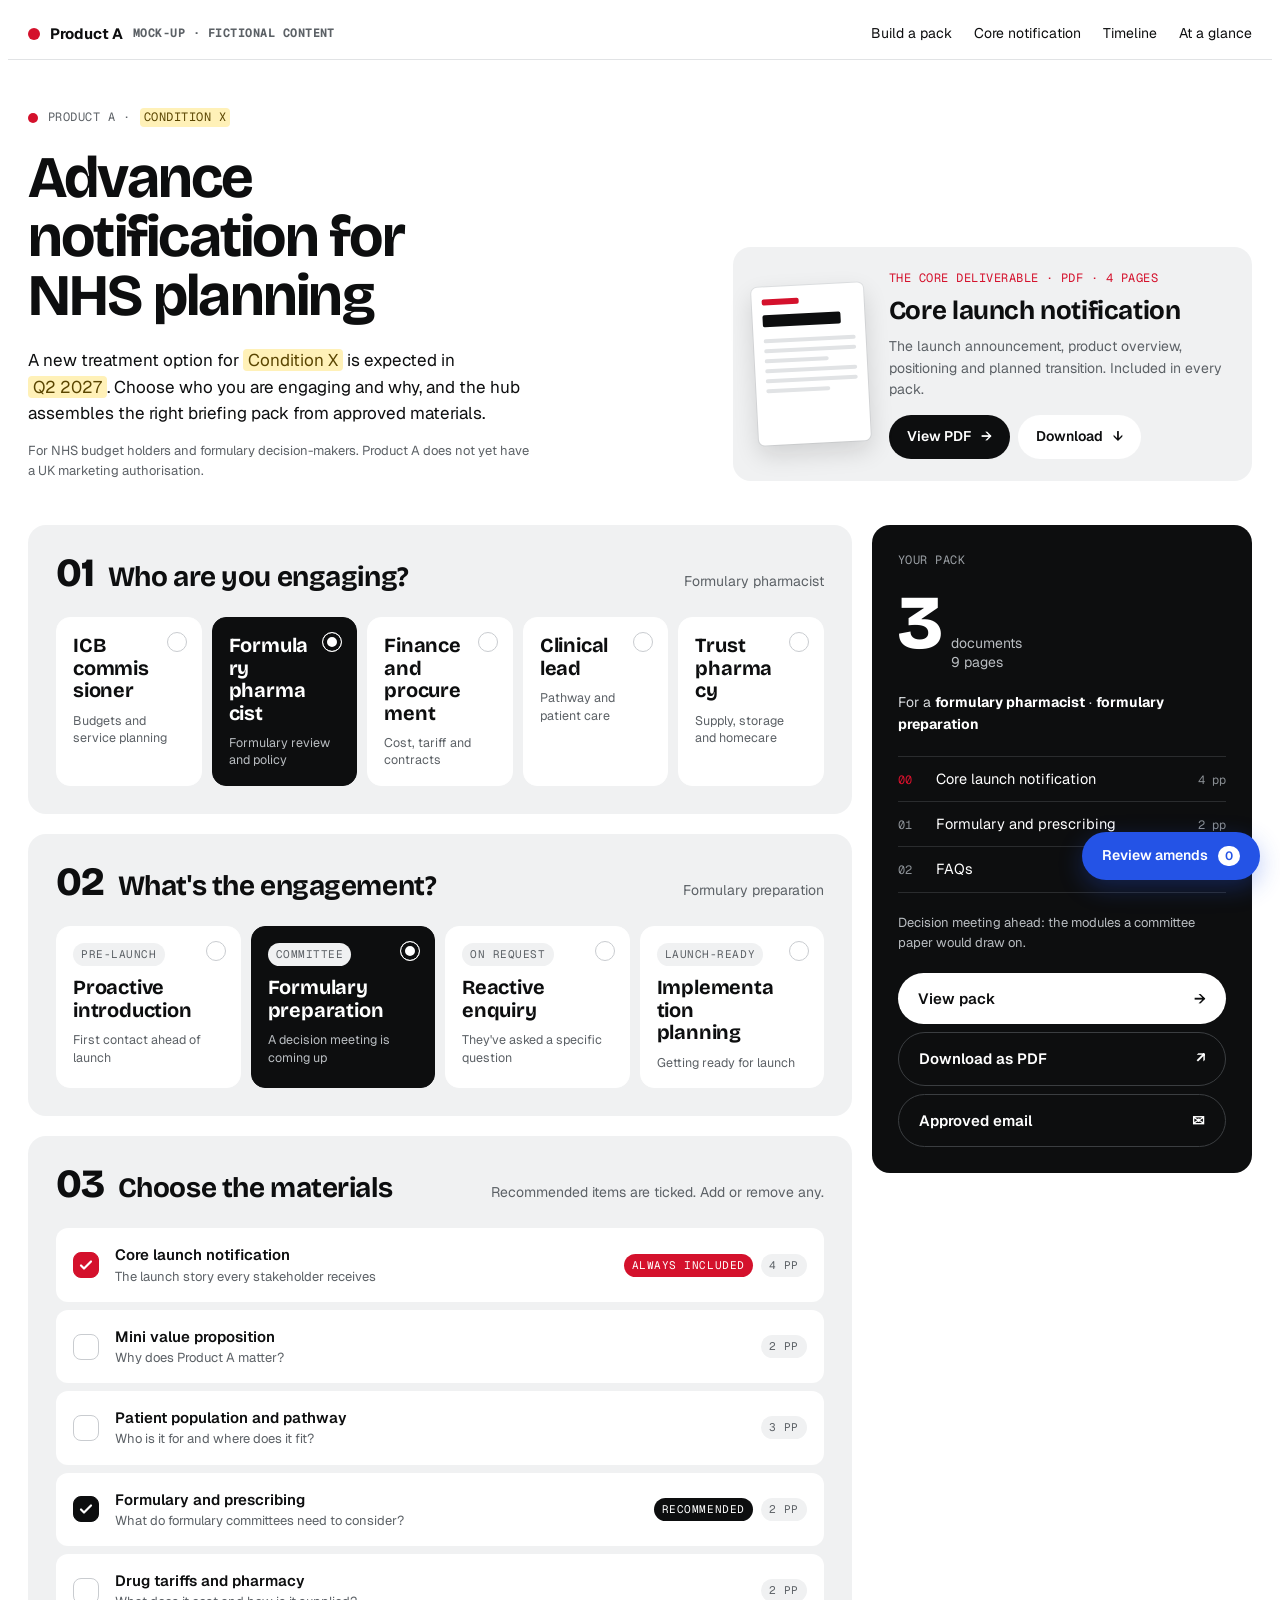
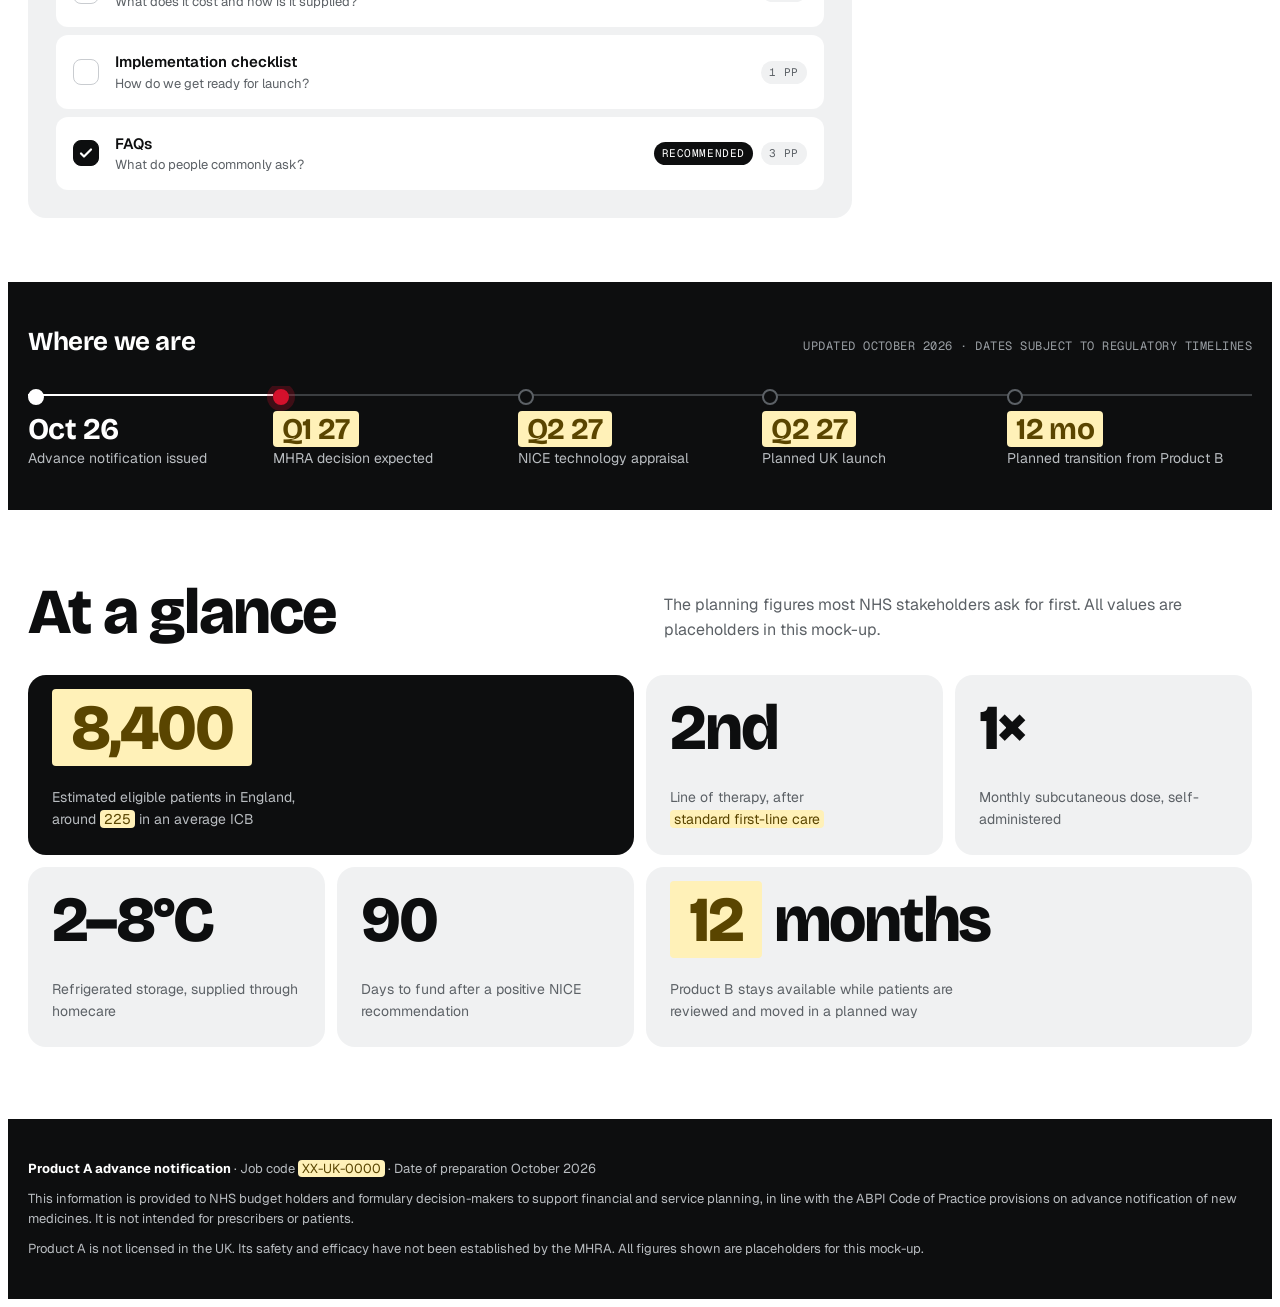
==== commit 63d07826: "Add pack viewer modal and core PDF card; simplify hero - View pack opens a scrollable viewer of mock" ====
--- a/product-a-launch-hub.html
+++ b/product-a-launch-hub.html
@@ -52,9 +52,29 @@
 /* Hero */
 .hero { background: var(--white); }
 .hero .wrap { padding-block: 48px 64px; display: grid; gap: 44px; }
-.hero-top { display: grid; grid-template-columns: minmax(0, 1.4fr) minmax(0, 1fr); gap: 24px 48px; align-items: end; }
-.hero h1 { font-family: var(--font-display); font-weight: 800; font-size: clamp(56px, 10.5vw, 148px); line-height: .88; letter-spacing: -.035em; }
-.hero h1 span { display: block; font-size: .36em; letter-spacing: -.02em; font-weight: 500; color: var(--muted); margin-top: .35em; line-height: 1.05; }
+.hero-top { display: grid; grid-template-columns: minmax(0, 1.25fr) minmax(0, 1fr); gap: 32px 56px; align-items: end; }
+.hero-lead { display: grid; gap: 22px; min-width: 0; }
+.hero-eyebrow { display: flex; align-items: center; gap: 10px; color: var(--muted); }
+.hero-eyebrow i { width: 10px; height: 10px; border-radius: 50%; background: var(--accent); }
+.hero h1 { font-family: var(--font-display); font-weight: 700; font-size: clamp(38px, 4.6vw, 60px); line-height: 1; letter-spacing: -.03em; color: var(--black); max-width: 14ch; }
+
+/* Core deliverable card */
+.corecard { background: var(--grey); border-radius: var(--radius); padding: 22px; display: grid; grid-template-columns: 112px minmax(0, 1fr); gap: 22px; align-items: center; }
+.thumb { aspect-ratio: 1 / 1.414; background: var(--white); border-radius: 6px; box-shadow: 0 10px 24px rgba(13, 14, 15, .14), 0 0 0 1px var(--grey-2); padding: 12px 10px; display: grid; gap: 6px; align-content: start; transform: rotate(-3deg); transition: transform .3s ease; }
+.corecard:hover .thumb { transform: rotate(0deg) translateY(-3px); }
+.thumb b { height: 6px; width: 40%; background: var(--accent); border-radius: 2px; }
+.thumb strong { height: 12px; width: 85%; background: var(--black); border-radius: 2px; margin: 4px 0 6px; }
+.thumb i { height: 4px; background: var(--grey-2); border-radius: 2px; }
+.thumb i:nth-of-type(3n) { width: 70%; }
+.corecard-body { display: grid; gap: 10px; min-width: 0; }
+.corecard-body .mono { color: var(--accent); }
+.corecard-body h2 { font-family: var(--font-display); font-weight: 700; font-size: 26px; letter-spacing: -.015em; line-height: 1.1; }
+.corecard-body p { font-size: 14px; color: var(--muted); }
+.corecard .row { display: flex; gap: 8px; flex-wrap: wrap; margin-top: 4px; }
+.corecard .btn { padding: 11px 18px; font-size: 14px; }
+.btn-outline { background: var(--white); color: var(--black); border: 1.5px solid var(--grey-3); }
+.btn-outline:hover { border-color: var(--black); }
+@media (max-width: 480px) { .corecard { grid-template-columns: 76px minmax(0, 1fr); gap: 16px; padding: 18px; } }
 .hero-intro { display: grid; gap: 14px; font-size: 17px; max-width: 46ch; }
 .hero-intro .note { font-size: 13px; color: var(--muted); }
 @media (max-width: 860px) { .hero-top { grid-template-columns: minmax(0, 1fr); } }
@@ -74,13 +94,15 @@
 .cards.eng { grid-template-columns: repeat(4, minmax(0, 1fr)); }
 .steps { container-type: inline-size; }
 @container (max-width: 820px) { .cards.who { grid-template-columns: repeat(3, minmax(0, 1fr)); } .cards.eng { grid-template-columns: repeat(2, minmax(0, 1fr)); } }
-@container (max-width: 480px) { .cards.who, .cards.eng { grid-template-columns: repeat(2, minmax(0, 1fr)); } }
-.card { position: relative; text-align: left; background: var(--white); border: 1.5px solid var(--white); border-radius: 14px; padding: 16px; cursor: pointer; display: grid; gap: 10px; align-content: start; min-height: 132px; transition: transform .2s ease, border-color .2s ease, background .2s ease, color .2s ease; }
+@container (max-width: 480px) { .cards.who, .cards.eng { grid-template-columns: repeat(2, minmax(0, 1fr)); } .card { padding: 14px; } .card .t { font-size: 16.5px; padding-right: 22px; } }
+.card .t, .card .d { overflow-wrap: break-word; hyphens: auto; }
+.card { position: relative; text-align: left; background: var(--white); border: 1.5px solid var(--white); border-radius: 14px; padding: 16px; cursor: pointer; display: grid; gap: 10px; align-content: start; min-height: 120px; transition: transform .2s ease, border-color .2s ease, background .2s ease, color .2s ease; }
 .card:hover { transform: translateY(-3px); border-color: var(--black); }
-.card .code { font-family: var(--font-display); font-weight: 800; font-size: 34px; letter-spacing: -.03em; line-height: 1; }
-.card .t { font-weight: 600; font-size: 14.5px; line-height: 1.3; }
+.card .t { font-family: var(--font-display); font-weight: 700; font-size: 20px; letter-spacing: -.01em; line-height: 1.12; }
+.card .t { padding-right: 30px; }
 .card .d { font-size: 12.5px; color: var(--muted); line-height: 1.4; }
-.card .tag { justify-self: start; }
+.card { grid-template-columns: minmax(0, 1fr); }
+.card .tag { justify-self: start; max-width: calc(100% - 26px); overflow: hidden; text-overflow: ellipsis; }
 .card::after { content: ""; position: absolute; top: 14px; right: 14px; width: 18px; height: 18px; border-radius: 50%; border: 1.5px solid var(--grey-3); }
 .card[aria-pressed="true"] { background: var(--black); border-color: var(--black); color: var(--white); }
 .card[aria-pressed="true"] .d { color: #b9bdc1; }
@@ -240,6 +262,64 @@
 footer .wrap { padding-block: 40px; display: grid; gap: 10px; }
 footer b { color: var(--white); }
 
+/* Pack viewer */
+.pm { position: fixed; inset: 0; z-index: 14; background: rgba(13, 14, 15, .72); padding: max(12px, env(safe-area-inset-top, 0px)) max(12px, env(safe-area-inset-right, 0px)) max(12px, env(safe-area-inset-bottom, 0px)) max(12px, env(safe-area-inset-left, 0px)); display: grid; }
+@media (min-width: 1000px) { body.rv-on .pm { right: 424px; } }
+.pm-shell { background: var(--grey); border-radius: var(--radius); overflow: hidden; display: grid; grid-template-rows: auto minmax(0, 1fr); width: min(1180px, 100%); margin: 0 auto; }
+.pm-bar { background: var(--black); color: var(--white); padding: 16px 20px; display: grid; grid-template-columns: auto minmax(0, 1fr) auto; gap: 14px 24px; align-items: center; }
+.pm-title .mono { color: #9a9fa4; }
+.pm-title h2 { font-family: var(--font-display); font-weight: 700; font-size: 22px; letter-spacing: -.01em; white-space: nowrap; }
+.pm-jump { display: flex; gap: 6px; overflow-x: auto; padding-bottom: 2px; scrollbar-width: thin; }
+.pm-jump button { flex: none; border: 1px solid #3b3e41; background: transparent; color: var(--white); border-radius: 999px; padding: 7px 12px; font-size: 13px; cursor: pointer; white-space: nowrap; }
+.pm-jump button:hover, .pm-jump button.on { background: var(--white); color: var(--black); border-color: var(--white); }
+.pm-jump button .n { font-family: var(--font-mono); font-size: 11px; opacity: .7; margin-right: 6px; }
+.pm-actions { display: flex; gap: 8px; align-items: center; }
+.pm-actions .btn { padding: 10px 16px; font-size: 14px; }
+.pm-close { width: 42px; height: 42px; border-radius: 50%; border: 1px solid #3b3e41; background: transparent; color: var(--white); font-size: 18px; cursor: pointer; }
+.pm-close:hover { border-color: var(--white); }
+@media (max-width: 860px) { .pm-bar { grid-template-columns: minmax(0, 1fr) auto; } .pm-jump { grid-column: 1 / -1; grid-row: 2; } .pm-actions .btn { display: none; } }
+.pm-scroll { overflow-y: auto; padding: 28px max(16px, 4vw) 60px; display: grid; gap: 28px; justify-items: center; scroll-behavior: smooth; }
+.pm-intro { width: min(760px, 100%); display: grid; gap: 10px; }
+.pm-mocknote { font-size: 13px; color: var(--muted); }
+.pm-doc { width: min(760px, 100%); display: grid; gap: 14px; scroll-margin-top: 16px; }
+.pm-doc-head { display: grid; grid-template-columns: auto minmax(0, 1fr) auto; gap: 14px; align-items: center; }
+.pm-doc-head .n { font-family: var(--font-display); font-weight: 800; font-size: 36px; letter-spacing: -.04em; line-height: 1; }
+.pm-doc-head .core-n { color: var(--accent); }
+.pm-doc-head .mono { color: var(--muted); }
+.pm-doc-head h3 { font-family: var(--font-display); font-weight: 700; font-size: 22px; letter-spacing: -.01em; }
+.pm-doc-head .chip-btn { background: var(--white); }
+.pm-page { background: var(--white); aspect-ratio: 1 / 1.414; width: 100%; border-radius: 4px; box-shadow: 0 1px 2px rgba(13, 14, 15, .08), 0 12px 32px rgba(13, 14, 15, .08); padding: clamp(22px, 5.5%, 48px); display: grid; grid-template-rows: auto minmax(0, 1fr) auto; gap: 24px; font-size: 13.5px; position: relative; }
+.pg-top, .pg-foot { display: flex; justify-content: space-between; gap: 12px; align-items: center; color: var(--muted); }
+.pg-top { border-bottom: 1px solid var(--grey-2); padding-bottom: 12px; }
+.pg-foot { border-top: 1px solid var(--grey-2); padding-top: 12px; font-size: 10.5px; }
+.pg-brand { display: flex; align-items: center; gap: 8px; font-weight: 700; color: var(--black); font-size: 13px; }
+.pg-brand i { width: 9px; height: 9px; border-radius: 50%; background: var(--accent); }
+.pg-body { display: grid; gap: 16px; align-content: start; min-width: 0; }
+.pg-title { font-family: var(--font-display); font-weight: 700; font-size: clamp(22px, 3.4vw, 30px); letter-spacing: -.02em; line-height: 1.1; }
+.pg-kicker { color: var(--accent); }
+.pm-page .module { border: 0; border-radius: 0; overflow: visible; background: none; }
+.pm-page .mod-body { padding: 0; gap: 12px; }
+.pm-page .mod-body p, .pm-page .mod-body li { font-size: 13.5px; }
+.pm-page .fact { padding: 10px 12px; }
+.pm-page .fact b { font-size: 14px; }
+.pg-ph { display: grid; gap: 10px; align-content: start; }
+.pg-ph b { height: 22px; width: 55%; background: var(--grey-2); border-radius: 4px; margin-bottom: 8px; }
+.pg-ph i { height: 9px; background: var(--grey); border-radius: 3px; }
+.pg-ph .box { height: 160px; background: var(--grey); border-radius: 8px; margin: 10px 0; }
+.pg-stamp { position: absolute; top: 50%; left: 50%; transform: translate(-50%, -50%) rotate(-8deg); border: 2px dashed var(--grey-3); color: var(--muted); padding: 10px 18px; border-radius: 10px; font-size: 12px; background: var(--white); }
+.core-cover { display: grid; gap: 18px; align-content: center; min-height: 100%; }
+.core-cover .eyebrow-line { height: 6px; width: 72px; background: var(--accent); border-radius: 3px; }
+.core-cover h1 { font-family: var(--font-display); font-weight: 800; font-size: clamp(30px, 5.4vw, 52px); line-height: 1; letter-spacing: -.03em; }
+.core-cover p { font-size: 15px; max-width: 42ch; }
+.core-cover .small { font-size: 12.5px; color: var(--muted); }
+.core-story { display: grid; }
+.core-story .chapter { grid-template-columns: 130px minmax(0, 1fr); gap: 6px 24px; padding-block: 16px; border-top: 1px solid var(--grey-2); }
+.core-story .chapter:first-child { border-top: 0; padding-top: 0; }
+.core-story .chapter h3 { font-size: 16px; }
+.core-story .chapter p { font-size: 13.5px; }
+@media (max-width: 560px) { .core-story .chapter { grid-template-columns: minmax(0, 1fr); } .pm-page { aspect-ratio: auto; min-height: 0; } }
+body.pm-open { overflow: hidden; }
+
 /* Email overlay */
 .overlay { position: fixed; inset: 0; background: rgba(13, 14, 15, .6); display: grid; place-items: center; padding: max(16px, env(safe-area-inset-top, 0px)) max(16px, env(safe-area-inset-right, 0px)) max(16px, env(safe-area-inset-bottom, 0px)) max(16px, env(safe-area-inset-left, 0px)); z-index: 20; }
 .sheet { background: var(--white); border-radius: var(--radius); width: min(700px, 100%); max-height: 88vh; overflow: auto; display: grid; gap: 16px; padding: 26px; }
@@ -316,9 +396,9 @@
     <div class="brand"><i aria-hidden="true"></i>Product A <span class="mono mocktag">Mock-up · fictional content</span></div>
     <nav aria-label="Sections">
       <a href="#build">Build a pack</a>
+      <a href="#core" data-open-pack="core">Core notification</a>
       <a href="#timeline">Timeline</a>
-      <a href="#story">Core story</a>
-      <a href="#pack">Your pack</a>
+      <a href="#glance">At a glance</a>
     </nav>
   </div>
 </header>
@@ -326,11 +406,23 @@
 <section class="hero" id="build" data-area="Hero">
   <div class="wrap">
     <div class="hero-top">
-      <h1>Product A<span>Advance notification for NHS planning</span></h1>
-      <div class="hero-intro">
-        <p>A new treatment option for <span class="ph">Condition X</span> is expected in <span class="ph">Q2 2027</span>. Choose who you are engaging and why, and the hub assembles the right briefing pack from approved materials.</p>
-        <p class="note">For NHS budget holders and formulary decision-makers. Product A does not yet have a UK marketing authorisation.</p>
+      <div class="hero-lead">
+        <div class="hero-eyebrow mono"><i aria-hidden="true"></i>Product A · <span class="ph">Condition X</span></div>
+        <h1>Advance notification for NHS planning</h1>
+        <div class="hero-intro">
+          <p>A new treatment option for <span class="ph">Condition X</span> is expected in <span class="ph">Q2 2027</span>. Choose who you are engaging and why, and the hub assembles the right briefing pack from approved materials.</p>
+          <p class="note">For NHS budget holders and formulary decision-makers. Product A does not yet have a UK marketing authorisation.</p>
+        </div>
       </div>
+      <aside class="corecard" aria-labelledby="coreTitle" data-area="Core notification card">
+        <div class="thumb" aria-hidden="true"><b></b><strong></strong><i></i><i></i><i></i><i></i><i></i><i></i></div>
+        <div class="corecard-body">
+          <div class="mono">The core deliverable · PDF · 4 pages</div>
+          <h2 id="coreTitle">Core launch notification</h2>
+          <p>The launch announcement, product overview, positioning and planned transition. Included in every pack.</p>
+          <div class="row"><button class="btn btn-black" type="button" data-open-pack="core">View PDF <span aria-hidden="true">→</span></button><button class="btn btn-outline" type="button" data-pdf="core">Download <span aria-hidden="true">↓</span></button></div>
+        </div>
+      </aside>
     </div>
 
     <div class="builder">
@@ -356,7 +448,7 @@
         <ol class="packlist" id="packList"></ol>
         <p class="why" id="packWhy"></p>
         <div class="btns">
-          <a class="btn btn-white" href="#pack">View pack <span aria-hidden="true">↓</span></a>
+          <button class="btn btn-white" type="button" data-open-pack="">View pack <span aria-hidden="true">→</span></button>
           <button class="btn btn-ghost" id="dlPack" type="button">Download as PDF <span aria-hidden="true">↗</span></button>
           <button class="btn btn-ghost" id="showEmail" type="button">Approved email <span aria-hidden="true">✉</span></button>
         </div>
@@ -380,7 +472,7 @@
   </div>
 </section>
 
-<section class="section" aria-labelledby="factsHead" data-area="At a glance">
+<section class="section" id="glance" aria-labelledby="factsHead" data-area="At a glance">
   <div class="wrap">
     <div class="section-head">
       <h2 id="factsHead">At a glance</h2>
@@ -397,37 +489,6 @@
   </div>
 </section>
 
-<section class="section core" id="story" aria-labelledby="storyHead" data-area="Core story">
-  <div class="wrap">
-    <div class="section-head">
-      <h2 id="storyHead">The core story</h2>
-      <p>The core launch notification. Every pack starts here, whatever the stakeholder.</p>
-    </div>
-    <div class="role-note" id="roleNote"></div>
-    <div class="story">
-      <article class="chapter"><h3>What's coming</h3><p>Product A is a <span class="ph">once-monthly subcutaneous</span> treatment for adults with <span class="ph">moderate to severe Condition X</span>. An application was submitted to the MHRA in <span class="ph">March 2026</span>, with a decision expected in <span class="ph">Q1 2027</span>.</p><a href="#value">Why it matters</a></article>
-      <article class="chapter"><h3>Who it's for</h3><p>Adults whose disease is not adequately controlled after <span class="ph">first-line therapy</span>. We estimate around <span class="ph">8,400</span> eligible patients in England, or roughly <span class="ph">150</span> per million population.</p><a href="#pathway">Population and pathway</a></article>
-      <article class="chapter"><h3>Where it fits</h3><p>Expected at the <span class="ph">second-line</span> stage of the current <span class="ph">NICE NG000</span> pathway. Specialists in secondary care would start treatment, with ongoing supply through <span class="ph">homecare</span>.</p><a href="#formulary">Formulary and prescribing</a></article>
-      <article class="chapter"><h3>Planned transition</h3><p>Product A is intended to replace <span class="ph">Product B</span>. Product B will remain available for at least <span class="ph">12 months</span> after launch. No patient will need to switch before a clinical review.</p><a href="#tariffs">Supply and tariff</a></article>
-      <article class="chapter"><h3>What happens next</h3><p>Your account contact can share the modules relevant to you, brief your formulary or medicines optimisation committee, and update you as MHRA and NICE milestones are confirmed.</p><a href="#checklist">Implementation checklist</a></article>
-    </div>
-  </div>
-</section>
-
-<section class="section" id="pack" aria-labelledby="packHead" data-area="Your pack">
-  <div class="wrap">
-    <div class="section-head">
-      <h2 id="packHead">Your pack</h2>
-      <p id="packSub"></p>
-    </div>
-    <div class="modlist" id="selected"></div>
-    <div class="also" id="also">
-      <h3>Also available</h3>
-      <div class="also-grid" id="others"></div>
-    </div>
-  </div>
-</section>
-
 <footer data-area="Footer">
   <div class="wrap">
     <p><b>Product A advance notification</b> · Job code <span class="ph">XX-UK-0000</span> · Date of preparation October 2026</p>
@@ -435,6 +496,23 @@
     <p>Product A is not licensed in the UK. Its safety and efficacy have not been established by the MHRA. All figures shown are placeholders for this mock-up.</p>
   </div>
 </footer>
+
+<template id="tpl-core">
+  <div class="core-doc core-cover">
+    <div class="eyebrow-line"></div>
+    <div class="mono">Advance notification · October 2026</div>
+    <h1>Product A: core launch notification</h1>
+    <p>Information to support NHS budget and service planning for a new treatment option in <span class="ph">Condition X</span>, expected in <span class="ph">Q2 2027</span>.</p>
+    <p class="small">For NHS budget holders and formulary decision-makers. Product A does not yet have a UK marketing authorisation.</p>
+  </div>
+  <div class="core-doc core-story">
+    <article class="chapter"><h3>What's coming</h3><p>Product A is a <span class="ph">once-monthly subcutaneous</span> treatment for adults with <span class="ph">moderate to severe Condition X</span>. An application was submitted to the MHRA in <span class="ph">March 2026</span>, with a decision expected in <span class="ph">Q1 2027</span>.</p></article>
+    <article class="chapter"><h3>Who it's for</h3><p>Adults whose disease is not adequately controlled after <span class="ph">first-line therapy</span>. We estimate around <span class="ph">8,400</span> eligible patients in England, or roughly <span class="ph">150</span> per million population.</p></article>
+    <article class="chapter"><h3>Where it fits</h3><p>Expected at the <span class="ph">second-line</span> stage of the current <span class="ph">NICE NG000</span> pathway. Specialists in secondary care would start treatment, with ongoing supply through <span class="ph">homecare</span>.</p></article>
+    <article class="chapter"><h3>Planned transition</h3><p>Product A is intended to replace <span class="ph">Product B</span>. Product B will remain available for at least <span class="ph">12 months</span> after launch. No patient will need to switch before a clinical review.</p></article>
+    <article class="chapter"><h3>What happens next</h3><p>Your account contact can share the modules relevant to you, brief your formulary or medicines optimisation committee, and update you as MHRA and NICE milestones are confirmed.</p></article>
+  </div>
+</template>
 
 <template id="tpl-modules">
   <section class="module" id="value" data-mod="value"><div class="mod-body">
@@ -526,6 +604,22 @@
     </div>
     <div class="email" id="emailBody" tabindex="0"></div>
     <button class="btn btn-black" id="copyEmail" type="button">Copy email text <span aria-hidden="true">⧉</span></button>
+  </div>
+</div>
+<div class="pm" id="packModal" hidden>
+  <div class="pm-shell" role="dialog" aria-modal="true" aria-labelledby="pmTitle">
+    <header class="pm-bar pm-chrome" data-rv-pass>
+      <div class="pm-title"><div class="mono" id="pmCount"></div><h2 id="pmTitle">Your pack</h2></div>
+      <nav class="pm-jump" id="pmJump" aria-label="Documents in this pack"></nav>
+      <div class="pm-actions"><button class="btn btn-white" type="button" id="pmDownload">Download pack <span aria-hidden="true">↓</span></button><button class="pm-close" type="button" id="pmClose" aria-label="Close pack viewer">✕</button></div>
+    </header>
+    <div class="pm-scroll" id="pmScroll">
+      <div class="pm-intro pm-chrome">
+        <p class="pm-mocknote">Mock-up: these pages stand in for the artworked PDFs. In the live version each document opens its approved PDF here, and downloads as the same file.</p>
+        <div class="role-note" id="roleNote"></div>
+      </div>
+      <div id="pmDocs" style="display: contents"></div>
+    </div>
   </div>
 </div>
 <div class="toast" id="toast" hidden></div>
@@ -568,13 +662,15 @@
 };
 const ORDER = Object.keys(MODS);
 const CORE_PP = 4;
+// When artworked PDFs exist, add their address here (or on each module as `file`) and the viewer will show them instead of the mock pages
+const CORE = { name: "Core launch notification", q: "Core launch notification", pdf: "PA-CORE-00", pp: CORE_PP, file: null };
 
 const STAKEHOLDERS = {
-  commissioner: { code: "ICB", label: "ICB commissioner", d: "Budgets and service planning", note: "Plan for an estimated <b>225 eligible patients</b> in an average ICB, and a 90-day funding requirement if NICE recommends Product A." },
-  pharmacist:   { code: "FP", label: "Formulary pharmacist", d: "Formulary review and policy", note: "A formulary submission pack will follow the MHRA decision. <b>Specialist initiation</b> in secondary care is expected." },
-  finance:      { code: "FIN", label: "Finance and procurement", d: "Cost, tariff and contracts", note: "Product A is expected to be a <b>high-cost drug outside the payment system</b>. An indicative list price is in the tariff module." },
-  clinical:     { code: "CL", label: "Clinical lead", d: "Pathway and patient care", note: "Product A is expected at <b>second line</b>. Product B patients can move after clinical review over a 12-month transition." },
-  trust:        { code: "TP", label: "Trust pharmacy", d: "Supply, storage and homecare", note: "Plan for <b>cold-chain storage</b>, homecare set-up and running stock of both Product A and Product B during transition." }
+  commissioner: { label: "ICB commissioner", d: "Budgets and service planning", note: "Plan for an estimated <b>225 eligible patients</b> in an average ICB, and a 90-day funding requirement if NICE recommends Product A." },
+  pharmacist:   { label: "Formulary pharmacist", d: "Formulary review and policy", note: "A formulary submission pack will follow the MHRA decision. <b>Specialist initiation</b> in secondary care is expected." },
+  finance:      { label: "Finance and procurement", d: "Cost, tariff and contracts", note: "Product A is expected to be a <b>high-cost drug outside the payment system</b>. An indicative list price is in the tariff module." },
+  clinical:     { label: "Clinical lead", d: "Pathway and patient care", note: "Product A is expected at <b>second line</b>. Product B patients can move after clinical review over a 12-month transition." },
+  trust:        { label: "Trust pharmacy", d: "Supply, storage and homecare", note: "Plan for <b>cold-chain storage</b>, homecare set-up and running stock of both Product A and Product B during transition." }
 };
 
 const ENGAGEMENTS = {
@@ -639,13 +735,10 @@
 const tpl = $("#tpl-modules").content;
 ORDER.forEach(id => {
   const el = tpl.querySelector(`[data-mod="${id}"]`).cloneNode(true);
-  const head = document.createElement("div");
-  head.className = "mod-head";
-  head.innerHTML = `<span class="mod-n" data-n></span><div><div class="mono" style="color: var(--muted)">${MODS[id].name} · ${MODS[id].pp} pp</div><h3>${MODS[id].q}</h3></div>
-    <div class="mod-btns"><button class="chip-btn" type="button" data-pdf="${id}">PDF ↗</button><button class="chip-btn" type="button" data-remove="${id}">Remove</button></div>`;
-  el.prepend(head);
   modEls[id] = el;
 });
+const tplCore = $("#tpl-core").content;
+const coreEls = { cover: tplCore.querySelector(".core-cover").cloneNode(true), story: tplCore.querySelector(".core-story").cloneNode(true) };
 
 function cards(container, data, key) {
   container.innerHTML = "";
@@ -654,7 +747,7 @@
     b.type = "button"; b.className = "card";
     b.setAttribute("aria-pressed", String(state[key] === id));
     b.innerHTML = key === "who"
-      ? `<span class="code">${d.code}</span><span class="t">${d.label}</span><span class="d">${d.d}</span>`
+      ? `<span class="t">${d.label}</span><span class="d">${d.d}</span>`
       : `<span class="pill tag">${d.tag}</span><span class="t">${d.label}</span><span class="d">${d.d}</span>`;
     b.addEventListener("click", () => { state[key] = id; state.picked = [...rec()]; render(); });
     container.append(b);
@@ -700,22 +793,66 @@
   $("#packWhy").textContent = WHY[state.eng];
   $("#roleNote").innerHTML = `<span class="pill">${STAKEHOLDERS[state.who].label}</span><span>${STAKEHOLDERS[state.who].note}</span>`;
 
-  const sel = $("#selected"), oth = $("#others");
-  sel.innerHTML = ""; oth.innerHTML = "";
-  if (!order.length) sel.innerHTML = `<div class="empty-pack">Only the core story is in this pack. Add modules in step 03 or from the list below.</div>`;
-  order.forEach((id, i) => { modEls[id].querySelector("[data-n]").textContent = pad(i + 1); sel.append(modEls[id]); });
-  ORDER.filter(id => !order.includes(id)).forEach(id => {
-    const t = document.createElement("div");
-    t.className = "also-tile";
-    t.innerHTML = `<div><span class="mono">${MODS[id].pp} pp</span><b>${MODS[id].name}</b><p>${MODS[id].q}</p></div><button class="chip-btn" type="button" data-add="${id}">+ Add to pack</button>`;
-    oth.append(t);
-  });
-  $("#also").hidden = !oth.children.length;
-  $("#packSub").textContent = `${order.length + 1} documents: the core story, then the modules in recommended order. Remove any module, or add one from the list below.`;
+  renderViewer(order, pages);
 
   state.faqWho = state.eng === "reactive" ? state.who : null;
   renderFaqs();
 }
+
+// Pack viewer: each document as a run of A4 pages. Page 1 carries the content; later pages stand in for artwork
+const docInfo = id => id === "core" ? CORE : MODS[id];
+function page(info, n, content) {
+  const pg = document.createElement("div");
+  pg.className = "pm-page";
+  pg.innerHTML = `<div class="pg-top pm-chrome"><span class="pg-brand"><i></i>Product A</span><span class="mono">${info.name}</span></div><div class="pg-body"></div>
+    <div class="pg-foot mono pm-chrome"><span>Job code XX-UK-0000 · October 2026</span><span>Page ${n} of ${info.pp}</span></div>`;
+  const b = pg.querySelector(".pg-body");
+  if (content) content.forEach(c => b.append(c));
+  else b.innerHTML = `<div class="pg-ph pm-chrome" aria-hidden="true"><b></b><i></i><i></i><i style="width: 80%"></i><div class="box"></div><i></i><i></i><i style="width: 60%"></i></div><div class="pg-stamp mono pm-chrome">Artwork to follow</div>`;
+  return pg;
+}
+function renderViewer(order, pages) {
+  const ids = ["core", ...order];
+  $("#pmCount").textContent = `${ids.length} documents · ${pages} pages`;
+  $("#pmTitle").textContent = `Pack for ${STAKEHOLDERS[state.who].label.toLowerCase()}`;
+  $("#pmJump").innerHTML = ids.map((id, i) => `<button type="button" data-jump="${id}"><span class="n">${pad(i)}</span>${docInfo(id).name}</button>`).join("");
+  const docs = $("#pmDocs");
+  docs.innerHTML = "";
+  ids.forEach((id, i) => {
+    const info = docInfo(id);
+    const d = document.createElement("section");
+    d.className = "pm-doc"; d.id = "doc-" + id;
+    d.setAttribute("aria-label", info.name);
+    d.innerHTML = `<div class="pm-doc-head pm-chrome" data-rv-pass><span class="n${id === "core" ? " core-n" : ""}">${pad(i)}</span><div><div class="mono">${info.pdf} · PDF · ${info.pp} pages</div><h3>${info.name}</h3></div><button class="chip-btn" type="button" data-pdf="${id}">Download PDF ↓</button></div>`;
+    for (let n = 1; n <= info.pp; n++) {
+      let content = null;
+      if (id === "core" && n === 1) content = [coreEls.cover];
+      else if (id === "core" && n === 2) content = [coreEls.story];
+      else if (id !== "core" && n === 1) {
+        const t = document.createElement("div");
+        t.className = "pm-chrome"; t.style.display = "grid"; t.style.gap = "6px";
+        t.innerHTML = `<div class="mono pg-kicker">${info.name}</div><h2 class="pg-title">${info.q}</h2>`;
+        content = [t, modEls[id]];
+      }
+      d.append(page(info, n, content));
+    }
+    docs.append(d);
+  });
+}
+const packModal = $("#packModal");
+function openPack(target) {
+  packModal.hidden = false;
+  document.body.classList.add("pm-open");
+  $("#pmClose").focus();
+  const doc = target && document.getElementById("doc-" + target);
+  $("#pmScroll").scrollTop = 0;
+  if (doc) doc.scrollIntoView({ block: "start" });
+}
+function closePack() { packModal.hidden = true; document.body.classList.remove("pm-open"); }
+$("#pmClose").addEventListener("click", closePack);
+packModal.addEventListener("click", e => { if (e.target === packModal) closePack(); });
+$("#pmJump").addEventListener("click", e => { const b = e.target.closest("[data-jump]"); if (b) document.getElementById("doc-" + b.dataset.jump).scrollIntoView({ block: "start" }); });
+$("#pmDownload").addEventListener("click", () => $("#dlPack").click());
 
 function renderFaqs() {
   const term = $("#faqSearch").value.trim().toLowerCase();
@@ -755,24 +892,11 @@
 }
 
 document.addEventListener("click", e => {
-  const add = e.target.closest("[data-add]");
-  if (add) { const id = add.dataset.add; togglePick(id, true); toast(`${MODS[id].name} added to the pack`); return; }
-  const rem = e.target.closest("[data-remove]");
-  if (rem) { const id = rem.dataset.remove; togglePick(id, false); toast(`${MODS[id].name} removed from the pack`); return; }
+  const open = e.target.closest("[data-open-pack]");
+  if (open) { e.preventDefault(); openPack(open.dataset.openPack); return; }
   const p = e.target.closest("[data-pdf]");
-  if (p) { toast(`In the live version this downloads the approved PDF ${MODS[p.dataset.pdf].pdf}.`); return; }
-  const a = e.target.closest('a[href^="#"]');
-  if (a) {
-    const id = a.getAttribute("href").slice(1);
-    if (modEls[id]) { e.preventDefault(); openModule(id); }
-  }
+  if (p) { toast(`In the live version this downloads the approved PDF ${docInfo(p.dataset.pdf).pdf}.`); return; }
 });
-
-// Links to a module add it to the pack if needed, then scroll to it
-function openModule(id) {
-  if (!state.picked.includes(id)) togglePick(id, true);
-  modEls[id].scrollIntoView({ block: "start" });
-}
 
 $("#dlPack").addEventListener("click", () => {
   const ids = ["PA-CORE-00", ...packOrder().map(id => MODS[id].pdf)];
@@ -781,7 +905,7 @@
 
 function emailText() {
   const e = ENGAGEMENTS[state.eng];
-  const links = ["Core launch notification: [hub link]#story", ...packOrder().map(id => `${MODS[id].name}: [hub link]#${id}`)];
+  const links = ["Core launch notification: [hub link]#core", ...packOrder().map(id => `${MODS[id].name}: [hub link]#${id}`)];
   return `Subject: ${e.subject}
 
 Dear [Name],
@@ -805,7 +929,7 @@
 $("#showEmail").addEventListener("click", () => { $("#emailBody").textContent = emailText(); overlay.hidden = false; $("#closeEmail").focus(); });
 $("#closeEmail").addEventListener("click", closeEmail);
 overlay.addEventListener("click", e => { if (e.target === overlay) closeEmail(); });
-document.addEventListener("keydown", e => { if (e.key === "Escape" && !overlay.hidden) closeEmail(); });
+document.addEventListener("keydown", e => { if (e.key !== "Escape") return; if (!overlay.hidden) closeEmail(); else if (!packModal.hidden && !document.activeElement.isContentEditable && !document.body.classList.contains("rv-note")) closePack(); });
 $("#copyEmail").addEventListener("click", () => {
   const fallback = () => { const r = document.createRange(); r.selectNodeContents($("#emailBody")); const s = getSelection(); s.removeAllRanges(); s.addRange(r); toast("Text selected. Press Ctrl+C or ⌘C to copy."); };
   if (navigator.clipboard) navigator.clipboard.writeText(emailText()).then(() => toast("Email text copied"), fallback); else fallback();
@@ -814,7 +938,8 @@
 state.picked = [...rec()];
 renderChecklist();
 render();
-if (location.hash && modEls[location.hash.slice(1)]) setTimeout(() => openModule(location.hash.slice(1)), 50);
+if (location.hash === "#core") setTimeout(() => openPack("core"), 50);
+else if (location.hash && modEls[location.hash.slice(1)]) setTimeout(() => { togglePick(location.hash.slice(1), true); openPack(location.hash.slice(1)); }, 50);
 </script>
 <script>
 // Review layer: inline text edits and pinned notes, shared through the page's database when available
@@ -847,7 +972,7 @@
 
   // Give every text block a stable key: page areas in document order, then modules in their standard order
   const TEXT_SEL = "h1,h2,h3,h4,p,li,th,td,.val,.lbl,.when,.what,.pstep,.fact,.chapter a";
-  const DYN = "#whoCards,#engCards,#materials,#packList,#packFor,#packWhy,#roleNote,#packSub,#faqList,#checkItems,#progress,#others,.mod-head,#review-ui,#emailOverlay,#toast,.bignum,.hint";
+  const DYN = "#whoCards,#engCards,#materials,#packList,#packFor,#packWhy,#roleNote,#faqList,#checkItems,#progress,.pm-chrome,#review-ui,#emailOverlay,#toast,.bignum,.hint,.mono";
   const counts = {};
   function key(el, area, noteOnly, label) {
     if (!el || el.dataset.ek) return;
@@ -859,13 +984,13 @@
     if (noteOnly) { NOTEONLY.add(k); el.dataset.noedit = ""; }
   }
   const textBlocks = (root, skipModules) => [...root.querySelectorAll(TEXT_SEL)].filter(el =>
-    !el.closest(DYN) && !el.parentElement.closest("[data-ek]") && !(skipModules && el.closest(".module")));
+    !el.closest(DYN) && !el.parentElement.closest("[data-ek]") && !(skipModules && el.closest(".module, .core-doc")));
   [["#whoCards", "Stakeholder cards"], ["#engCards", "Engagement cards"], ["#materials", "Materials checklist"], [".packcard", "Pack panel"]]
     .forEach(([s, l]) => key(document.querySelector(s), "Hero", true, l));
   textBlocks(body, true).forEach(el => key(el, el.closest("[data-area]")?.dataset.area || "Page"));
+  [coreEls.cover, coreEls.story].forEach(c => textBlocks(c, false).forEach(el => key(el, "Core launch notification")));
   ORDER.forEach(id => {
     const m = modEls[id], area = MODS[id].name;
-    key(m.querySelector(".mod-head"), area, true, "heading");
     if (id === "faqs") key(m.querySelector("#faqList"), area, true, "question list");
     if (id === "checklist") key(m.querySelector("#checkItems"), area, true, "checklist items");
     textBlocks(m, false).forEach(el => key(el, area));
@@ -1056,7 +1181,7 @@
 
   // Clicks while reviewing: editing text never follows links; note mode pins instead of acting
   document.addEventListener("click", e => {
-    if (e.target.closest("#review-ui")) return;
+    if (e.target.closest("#review-ui, [data-rv-pass]")) return;
     if (RV.mode === "edit" && e.target.closest('[contenteditable="true"]')) { e.preventDefault(); e.stopPropagation(); return; }
     if (RV.mode === "note") {
       e.preventDefault(); e.stopPropagation();
@@ -1094,6 +1219,7 @@
     const el = KEYS[k]; if (!el) return;
     const mod = el.closest(".module");
     if (mod && !document.body.contains(mod)) togglePick(mod.dataset.mod, true);
+    if (el.closest("#packModal")) openPack(); else if (!packModal.hidden) closePack();
     el.scrollIntoView({ block: "center" });
     el.classList.remove("rv-flash"); void el.offsetWidth; el.classList.add("rv-flash");
   }
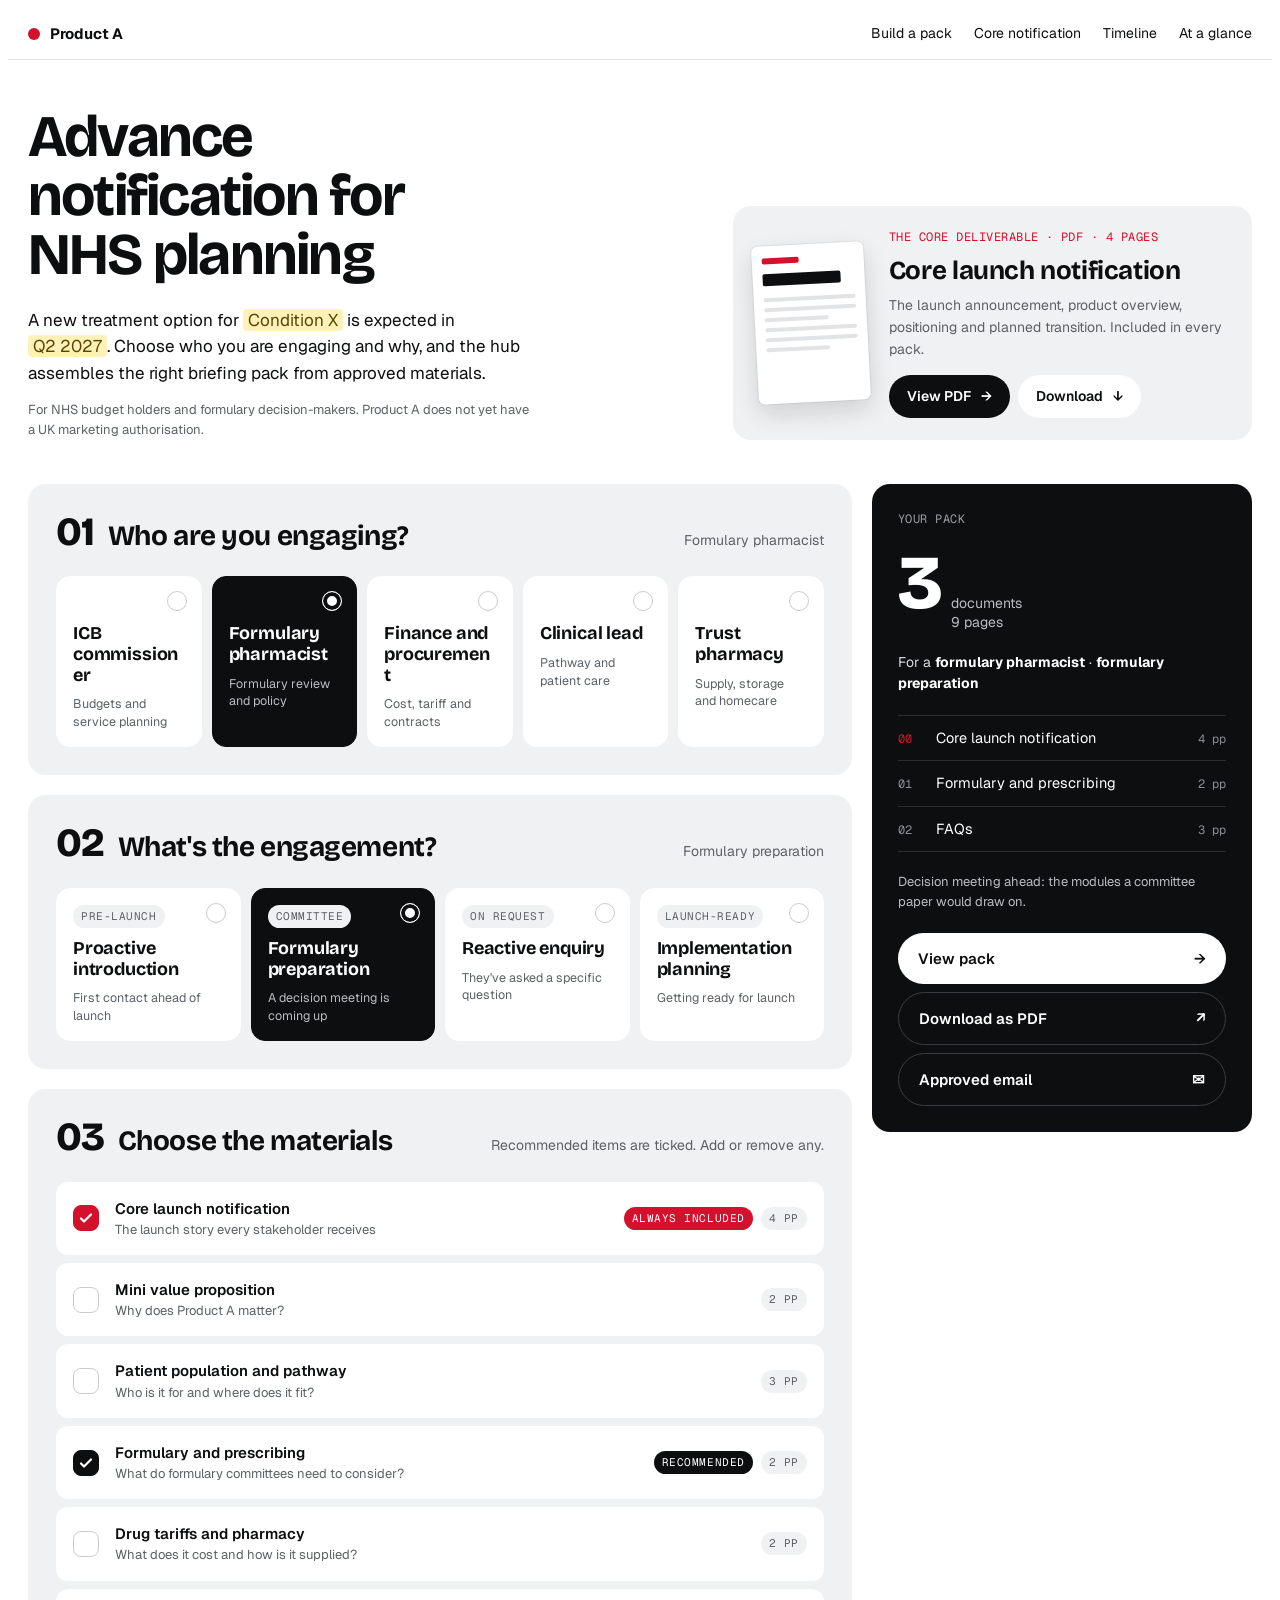
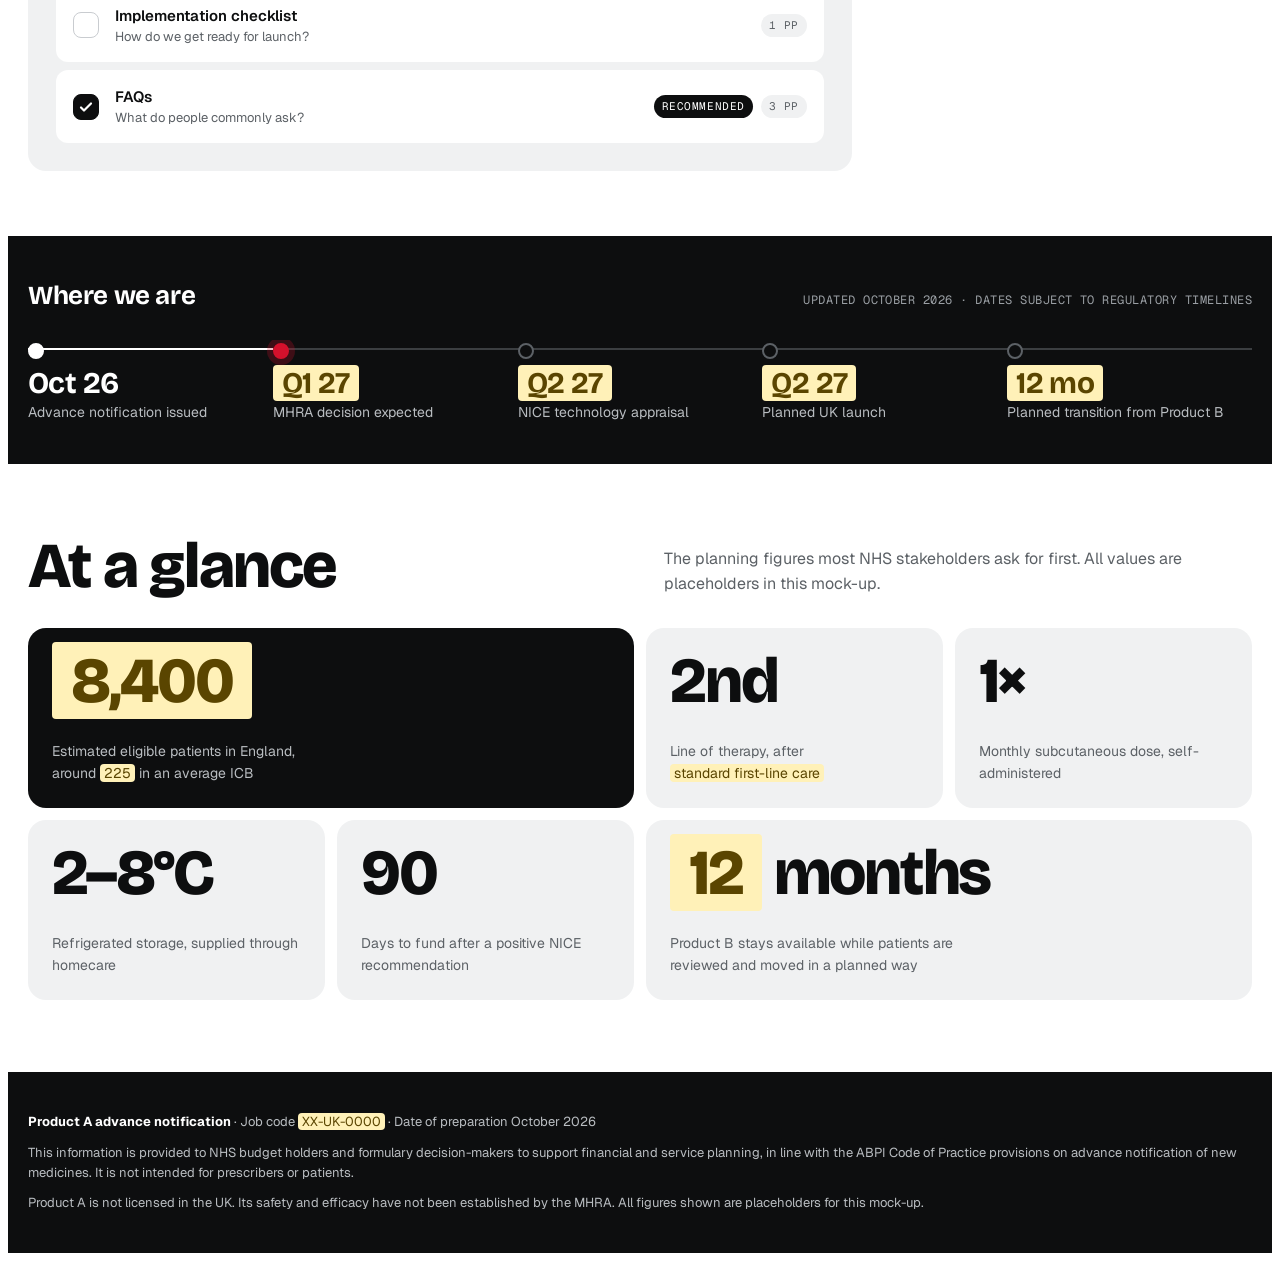
==== commit ba40aa91: "Remove review mode and hero labels; fit stakeholder card titles Co-Authored-By: Claude Opus 5.5 <nor" ====
--- a/product-a-launch-hub.html
+++ b/product-a-launch-hub.html
@@ -93,13 +93,13 @@
 .cards.who { grid-template-columns: repeat(5, minmax(0, 1fr)); }
 .cards.eng { grid-template-columns: repeat(4, minmax(0, 1fr)); }
 .steps { container-type: inline-size; }
-@container (max-width: 820px) { .cards.who { grid-template-columns: repeat(3, minmax(0, 1fr)); } .cards.eng { grid-template-columns: repeat(2, minmax(0, 1fr)); } }
-@container (max-width: 480px) { .cards.who, .cards.eng { grid-template-columns: repeat(2, minmax(0, 1fr)); } .card { padding: 14px; } .card .t { font-size: 16.5px; padding-right: 22px; } }
-.card .t, .card .d { overflow-wrap: break-word; hyphens: auto; }
+@container (max-width: 820px) { .cards.who { grid-template-columns: repeat(6, minmax(0, 1fr)); } .cards.who .card { grid-column: span 2; } .cards.who .card:nth-child(n+4) { grid-column: span 3; } .cards.eng { grid-template-columns: repeat(2, minmax(0, 1fr)); } }
+@container (max-width: 480px) { .cards.who, .cards.eng { grid-template-columns: repeat(2, minmax(0, 1fr)); } .cards.who .card, .cards.who .card:nth-child(n+4) { grid-column: auto; } .cards.who .card:last-child { grid-column: 1 / -1; } .card { padding: 14px; } .cards.who .card { padding-top: 42px; } .card .t { font-size: 16px; } }
+.card .t, .card .d { overflow-wrap: break-word; hyphens: manual; }
 .card { position: relative; text-align: left; background: var(--white); border: 1.5px solid var(--white); border-radius: 14px; padding: 16px; cursor: pointer; display: grid; gap: 10px; align-content: start; min-height: 120px; transition: transform .2s ease, border-color .2s ease, background .2s ease, color .2s ease; }
 .card:hover { transform: translateY(-3px); border-color: var(--black); }
-.card .t { font-family: var(--font-display); font-weight: 700; font-size: 20px; letter-spacing: -.01em; line-height: 1.12; }
-.card .t { padding-right: 30px; }
+.card .t { font-family: var(--font-display); font-weight: 700; font-size: 18px; letter-spacing: -.01em; line-height: 1.15; }
+.cards.who .card { padding-top: 46px; }
 .card .d { font-size: 12.5px; color: var(--muted); line-height: 1.4; }
 .card { grid-template-columns: minmax(0, 1fr); }
 .card .tag { justify-self: start; max-width: calc(100% - 26px); overflow: hidden; text-overflow: ellipsis; }
@@ -264,7 +264,6 @@
 
 /* Pack viewer */
 .pm { position: fixed; inset: 0; z-index: 14; background: rgba(13, 14, 15, .72); padding: max(12px, env(safe-area-inset-top, 0px)) max(12px, env(safe-area-inset-right, 0px)) max(12px, env(safe-area-inset-bottom, 0px)) max(12px, env(safe-area-inset-left, 0px)); display: grid; }
-@media (min-width: 1000px) { body.rv-on .pm { right: 424px; } }
 .pm-shell { background: var(--grey); border-radius: var(--radius); overflow: hidden; display: grid; grid-template-rows: auto minmax(0, 1fr); width: min(1180px, 100%); margin: 0 auto; }
 .pm-bar { background: var(--black); color: var(--white); padding: 16px 20px; display: grid; grid-template-columns: auto minmax(0, 1fr) auto; gap: 14px 24px; align-items: center; }
 .pm-title .mono { color: #9a9fa4; }
@@ -328,72 +327,13 @@
 .sheet h2 { font-family: var(--font-display); font-size: 26px; font-weight: 700; letter-spacing: -.015em; }
 .email { background: var(--grey); border-radius: 12px; padding: 18px; font-size: 14px; white-space: pre-wrap; overflow-wrap: anywhere; }
 .toast { position: fixed; left: 50%; bottom: calc(env(safe-area-inset-bottom, 0px) + 20px); transform: translateX(-50%); background: var(--black); color: var(--white); padding: 12px 18px; border-radius: 999px; font-size: 14px; z-index: 30; max-width: calc(100% - 32px); }
-
-/* Review layer: its own blue so amends never read as page design */
-:root { --rv: #2453e6; --rv-soft: #e9eeff; }
-.rv-launch { position: fixed; right: calc(env(safe-area-inset-right, 0px) + 20px); bottom: calc(env(safe-area-inset-bottom, 0px) + 20px); z-index: 15; background: var(--rv); color: #fff; border: 0; border-radius: 999px; padding: 13px 20px; font-weight: 600; font-size: 14px; cursor: pointer; display: flex; gap: 10px; align-items: center; box-shadow: 0 8px 24px rgba(36, 83, 230, .3); }
-.rv-count { background: #fff; color: var(--rv); border-radius: 999px; min-width: 22px; padding: 1px 7px; font-size: 12px; text-align: center; }
-.rv-panel { position: fixed; top: calc(env(safe-area-inset-top, 0px) + 12px); bottom: calc(env(safe-area-inset-bottom, 0px) + 12px); right: calc(env(safe-area-inset-right, 0px) + 12px); width: min(400px, calc(100% - 24px)); z-index: 16; background: var(--white); border: 1.5px solid var(--grey-2); border-radius: var(--radius); box-shadow: 0 20px 60px rgba(13, 14, 15, .18); display: grid; grid-template-rows: auto auto minmax(0, 1fr) auto; overflow: hidden; }
-.rv-top { padding: 20px 20px 14px; display: grid; gap: 14px; border-bottom: 1px solid var(--grey-2); }
-.rv-head { display: flex; justify-content: space-between; align-items: start; gap: 12px; }
-.rv-head .mono { color: var(--rv); }
-.rv-head h2 { font-family: var(--font-display); font-weight: 700; font-size: 26px; letter-spacing: -.015em; }
-.rv-modes { display: grid; grid-template-columns: 1fr 1fr; gap: 6px; background: var(--grey); padding: 4px; border-radius: 12px; }
-.rv-modes button { border: 0; background: transparent; border-radius: 9px; padding: 10px; font-weight: 600; font-size: 14px; cursor: pointer; }
-.rv-modes button[aria-pressed="true"] { background: var(--rv); color: #fff; }
-.rv-modes button:disabled { opacity: .45; cursor: not-allowed; }
-.rv-help { font-size: 13px; color: var(--muted); }
-.rv-status { font-size: 12.5px; color: var(--muted); padding: 10px 20px; background: var(--grey); }
-.rv-list { overflow-y: auto; padding: 8px 20px 20px; display: grid; gap: 10px; align-content: start; }
-.rv-group { font-family: var(--font-mono); font-size: 11px; text-transform: uppercase; letter-spacing: .05em; color: var(--muted); padding-top: 10px; }
-.rv-item { border: 1.5px solid var(--grey-2); border-radius: 12px; padding: 12px 14px; display: grid; gap: 6px; font-size: 14px; }
-.rv-item.resolved { opacity: .6; }
-.rv-meta { display: flex; gap: 8px; align-items: center; flex-wrap: wrap; font-size: 12.5px; color: var(--muted); }
-.rv-tag { background: var(--rv); color: #fff; border-radius: 999px; padding: 1px 8px; font-size: 11.5px; font-weight: 600; }
-.rv-tag.edit { background: var(--black); }
-.rv-tag.warn { background: var(--accent); }
-.rv-quote { color: var(--muted); font-size: 13px; }
-.rv-item del { color: var(--muted); }
-.rv-item ins { text-decoration: none; background: var(--rv-soft); border-radius: 3px; padding: 0 2px; }
-.rv-by { font-size: 12px; color: var(--muted); }
-.rv-acts { display: flex; gap: 6px; flex-wrap: wrap; }
-.rv-acts button { border: 1.5px solid var(--grey-2); background: var(--white); border-radius: 999px; padding: 4px 11px; font-size: 12.5px; cursor: pointer; }
-.rv-acts button:hover { border-color: var(--black); }
-.rv-empty { color: var(--muted); font-size: 14px; padding: 16px 0; }
-.rv-foot { border-top: 1px solid var(--grey-2); padding: 14px 20px; display: grid; gap: 8px; }
-.rv-foot .row { display: flex; gap: 8px; flex-wrap: wrap; align-items: center; }
-.rv-foot .btn { flex: 1; justify-content: center; padding: 11px 16px; font-size: 14px; }
-.rv-confirm { font-size: 13px; background: var(--grey); border-radius: 10px; padding: 10px 12px; display: flex; gap: 8px; flex-wrap: wrap; align-items: center; }
-.rv-confirm .danger { background: var(--accent); color: #fff; border-color: var(--accent); }
-.rv-copyout { width: 100%; min-height: 120px; font: 12.5px/1.5 var(--font-mono); border: 1.5px solid var(--grey-2); border-radius: 10px; padding: 10px; color: var(--black); background: var(--white); }
-.rv-pop { position: fixed; z-index: 17; width: min(330px, calc(100% - 32px)); background: var(--white); border: 1.5px solid var(--rv); border-radius: 14px; padding: 14px; display: grid; gap: 10px; box-shadow: 0 16px 40px rgba(13, 14, 15, .2); }
-.rv-pop label { color: var(--rv); }
-.rv-pop textarea { width: 100%; font: inherit; font-size: 14px; border: 1.5px solid var(--grey-2); border-radius: 10px; padding: 10px; resize: vertical; color: var(--black); background: var(--white); }
-.rv-pop textarea:focus { outline: none; border-color: var(--rv); }
-.rv-pop .row { display: flex; gap: 8px; }
-.rv-pop .btn { padding: 9px 16px; font-size: 14px; }
-
-/* Page states while reviewing */
-body.rv-edit [data-ek]:not([data-noedit]) { outline: 1.5px dashed rgba(36, 83, 230, .45); outline-offset: 3px; border-radius: 3px; cursor: text; }
-body.rv-edit [data-ek]:not([data-noedit]):hover, body.rv-edit [data-ek][contenteditable="true"]:focus { outline: 2px solid var(--rv); background: rgba(36, 83, 230, .06); }
-body.rv-note [data-ek] { cursor: crosshair; }
-body.rv-note [data-ek]:hover { outline: 2px solid var(--rv); outline-offset: 3px; background: rgba(36, 83, 230, .06); }
-body.rv-on .rv-edited { box-shadow: inset 3px 0 0 var(--rv); padding-left: 8px; }
-body.rv-on .has-note:not(.packcard) { position: relative; }
-body.rv-on .has-note::after { content: attr(data-pins); position: absolute; top: -10px; right: -10px; z-index: 5; background: var(--rv); color: #fff; font: 600 11.5px/1 var(--font-body); padding: 5px 8px; border-radius: 999px; white-space: nowrap; box-shadow: 0 0 0 2px var(--white); pointer-events: none; text-decoration: none; text-transform: none; letter-spacing: 0; }
-body.rv-on .mod-head.has-note::after { top: 8px; right: 8px; }
-.rv-flash { animation: rvflash 1.4s ease; }
-@keyframes rvflash { 0%, 60% { outline: 3px solid var(--rv); outline-offset: 4px; } 100% { outline: 3px solid transparent; outline-offset: 4px; } }
-@media (min-width: 1000px) { body.rv-on { padding-right: 424px; } }
-@media (max-width: 999px) { .rv-panel { top: auto; left: calc(env(safe-area-inset-left, 0px) + 8px); right: calc(env(safe-area-inset-right, 0px) + 8px); bottom: calc(env(safe-area-inset-bottom, 0px) + 8px); width: auto; max-height: 58vh; } body.rv-on { padding-bottom: 58vh; } }
-@media (max-width: 560px) { .rv-launch { padding: 11px 16px; } }
 </style>
 </head>
 <body>
 
 <header class="topbar">
   <div class="wrap">
-    <div class="brand"><i aria-hidden="true"></i>Product A <span class="mono mocktag">Mock-up · fictional content</span></div>
+    <div class="brand"><i aria-hidden="true"></i>Product A</div>
     <nav aria-label="Sections">
       <a href="#build">Build a pack</a>
       <a href="#core" data-open-pack="core">Core notification</a>
@@ -403,18 +343,17 @@
   </div>
 </header>
 
-<section class="hero" id="build" data-area="Hero">
+<section class="hero" id="build">
   <div class="wrap">
     <div class="hero-top">
       <div class="hero-lead">
-        <div class="hero-eyebrow mono"><i aria-hidden="true"></i>Product A · <span class="ph">Condition X</span></div>
         <h1>Advance notification for NHS planning</h1>
         <div class="hero-intro">
           <p>A new treatment option for <span class="ph">Condition X</span> is expected in <span class="ph">Q2 2027</span>. Choose who you are engaging and why, and the hub assembles the right briefing pack from approved materials.</p>
           <p class="note">For NHS budget holders and formulary decision-makers. Product A does not yet have a UK marketing authorisation.</p>
         </div>
       </div>
-      <aside class="corecard" aria-labelledby="coreTitle" data-area="Core notification card">
+      <aside class="corecard" aria-labelledby="coreTitle">
         <div class="thumb" aria-hidden="true"><b></b><strong></strong><i></i><i></i><i></i><i></i><i></i><i></i></div>
         <div class="corecard-body">
           <div class="mono">The core deliverable · PDF · 4 pages</div>
@@ -457,7 +396,7 @@
   </div>
 </section>
 
-<section class="band" id="timeline" data-area="Timeline">
+<section class="band" id="timeline">
   <div class="wrap">
     <div class="band-head"><h2>Where we are</h2><span class="mono">Updated October 2026 · dates subject to regulatory timelines</span></div>
     <div class="timeline-scroll">
@@ -472,7 +411,7 @@
   </div>
 </section>
 
-<section class="section" id="glance" aria-labelledby="factsHead" data-area="At a glance">
+<section class="section" id="glance" aria-labelledby="factsHead">
   <div class="wrap">
     <div class="section-head">
       <h2 id="factsHead">At a glance</h2>
@@ -489,7 +428,7 @@
   </div>
 </section>
 
-<footer data-area="Footer">
+<footer>
   <div class="wrap">
     <p><b>Product A advance notification</b> · Job code <span class="ph">XX-UK-0000</span> · Date of preparation October 2026</p>
     <p>This information is provided to NHS budget holders and formulary decision-makers to support financial and service planning, in line with the ABPI Code of Practice provisions on advance notification of new medicines. It is not intended for prescribers or patients.</p>
@@ -608,7 +547,7 @@
 </div>
 <div class="pm" id="packModal" hidden>
   <div class="pm-shell" role="dialog" aria-modal="true" aria-labelledby="pmTitle">
-    <header class="pm-bar pm-chrome" data-rv-pass>
+    <header class="pm-bar pm-chrome">
       <div class="pm-title"><div class="mono" id="pmCount"></div><h2 id="pmTitle">Your pack</h2></div>
       <nav class="pm-jump" id="pmJump" aria-label="Documents in this pack"></nav>
       <div class="pm-actions"><button class="btn btn-white" type="button" id="pmDownload">Download pack <span aria-hidden="true">↓</span></button><button class="pm-close" type="button" id="pmClose" aria-label="Close pack viewer">✕</button></div>
@@ -623,31 +562,6 @@
   </div>
 </div>
 <div class="toast" id="toast" hidden></div>
-<div id="review-ui">
-  <button class="rv-launch" id="rvLaunch" type="button" aria-expanded="false" aria-controls="rvPanel">Review amends <span class="rv-count" id="rvCount">0</span></button>
-  <aside class="rv-panel" id="rvPanel" aria-label="Review amends" hidden>
-    <div class="rv-top">
-      <div class="rv-head"><div><div class="mono">Review mode</div><h2>Amends</h2></div><button class="chip-btn" id="rvClose" type="button">Close</button></div>
-      <div class="rv-modes" role="group" aria-label="Review tool">
-        <button type="button" data-mode="edit" aria-pressed="false">✎ Edit text</button>
-        <button type="button" data-mode="note" aria-pressed="false">＋ Add note</button>
-      </div>
-      <p class="rv-help" id="rvHelp"></p>
-    </div>
-    <p class="rv-status" id="rvStatus">Loading amends…</p>
-    <div class="rv-list" id="rvList"></div>
-    <div class="rv-foot">
-      <div class="row"><button class="btn btn-black" id="rvCopy" type="button">Copy amends list</button><button class="chip-btn" id="rvClear" type="button">Clear all</button></div>
-      <div class="rv-confirm" id="rvConfirm" hidden><span>Remove every text change and note?</span><button class="chip-btn danger" id="rvClearYes" type="button">Remove all</button><button class="chip-btn" id="rvClearNo" type="button">Keep</button></div>
-      <textarea class="rv-copyout" id="rvCopyOut" aria-label="Amends list" readonly hidden></textarea>
-    </div>
-  </aside>
-  <div class="rv-pop" id="rvPop" role="dialog" aria-labelledby="rvPopLabel" hidden>
-    <label class="mono" id="rvPopLabel" for="rvNoteText">Note on <span id="rvPopWhere"></span></label>
-    <textarea id="rvNoteText" rows="3" placeholder="Describe the amend, for example: change to 'eligible adults'"></textarea>
-    <div class="row"><button class="btn btn-black" id="rvNoteSave" type="button">Add note</button><button class="chip-btn" id="rvNoteCancel" type="button">Cancel</button></div>
-  </div>
-</div>
 
 <script>
 const TICK = '<svg viewBox="0 0 14 14" aria-hidden="true"><path d="M2 7.5l3 3 7-7" fill="none" stroke="#fff" stroke-width="2.2" stroke-linecap="round" stroke-linejoin="round"/></svg>';
@@ -823,7 +737,7 @@
     const d = document.createElement("section");
     d.className = "pm-doc"; d.id = "doc-" + id;
     d.setAttribute("aria-label", info.name);
-    d.innerHTML = `<div class="pm-doc-head pm-chrome" data-rv-pass><span class="n${id === "core" ? " core-n" : ""}">${pad(i)}</span><div><div class="mono">${info.pdf} · PDF · ${info.pp} pages</div><h3>${info.name}</h3></div><button class="chip-btn" type="button" data-pdf="${id}">Download PDF ↓</button></div>`;
+    d.innerHTML = `<div class="pm-doc-head pm-chrome"><span class="n${id === "core" ? " core-n" : ""}">${pad(i)}</span><div><div class="mono">${info.pdf} · PDF · ${info.pp} pages</div><h3>${info.name}</h3></div><button class="chip-btn" type="button" data-pdf="${id}">Download PDF ↓</button></div>`;
     for (let n = 1; n <= info.pp; n++) {
       let content = null;
       if (id === "core" && n === 1) content = [coreEls.cover];
@@ -929,7 +843,7 @@
 $("#showEmail").addEventListener("click", () => { $("#emailBody").textContent = emailText(); overlay.hidden = false; $("#closeEmail").focus(); });
 $("#closeEmail").addEventListener("click", closeEmail);
 overlay.addEventListener("click", e => { if (e.target === overlay) closeEmail(); });
-document.addEventListener("keydown", e => { if (e.key !== "Escape") return; if (!overlay.hidden) closeEmail(); else if (!packModal.hidden && !document.activeElement.isContentEditable && !document.body.classList.contains("rv-note")) closePack(); });
+document.addEventListener("keydown", e => { if (e.key !== "Escape") return; if (!overlay.hidden) closeEmail(); else if (!packModal.hidden) closePack(); });
 $("#copyEmail").addEventListener("click", () => {
   const fallback = () => { const r = document.createRange(); r.selectNodeContents($("#emailBody")); const s = getSelection(); s.removeAllRanges(); s.addRange(r); toast("Text selected. Press Ctrl+C or ⌘C to copy."); };
   if (navigator.clipboard) navigator.clipboard.writeText(emailText()).then(() => toast("Email text copied"), fallback); else fallback();
@@ -941,339 +855,5 @@
 if (location.hash === "#core") setTimeout(() => openPack("core"), 50);
 else if (location.hash && modEls[location.hash.slice(1)]) setTimeout(() => { togglePick(location.hash.slice(1), true); openPack(location.hash.slice(1)); }, 50);
 </script>
-<script>
-// Review layer: inline text edits and pinned notes, shared through the page's database when available
-(() => {
-  const body = document.body;
-  const RV = { edits: {}, notes: {}, mode: null, api: null, shared: false, readOnly: false, uid: "you", user: null, popKey: null };
-  const KEYS = {}, ORIG = {}, ORIGSAN = {}, ORIGTXT = {}, AREA = {}, NOTEONLY = new Set();
-  const norm = s => String(s || "").replace(/\s+/g, " ").trim();
-  const esc = s => String(s).replace(/[&<>"]/g, c => ({ "&": "&amp;", "<": "&lt;", ">": "&gt;", '"': "&quot;" }[c]));
-  const cut = (s, n = 90) => { s = norm(s); return s.length > n ? s.slice(0, n - 1) + "…" : s; };
-  const when = t => t ? new Date(t).toLocaleString("en-GB", { day: "numeric", month: "short", hour: "2-digit", minute: "2-digit" }) : "";
-
-  // Keep only the inline markup the page uses; everything else becomes plain text
-  function san(node) {
-    let s = "";
-    node.childNodes.forEach(n => {
-      if (n.nodeType === 3) { s += esc(n.nodeValue); return; }
-      if (n.nodeType !== 1) return;
-      const tag = n.tagName, inner = san(n);
-      if (tag === "B" || tag === "STRONG") s += `<b>${inner}</b>`;
-      else if (tag === "BR") s += "<br>";
-      else if (tag === "SMALL") s += `<small>${inner}</small>`;
-      else if (tag === "SPAN") s += n.classList.contains("ph") ? `<span class="ph">${inner}</span>` : `<span>${inner}</span>`;
-      else if (tag === "DIV" || tag === "P") s += (s ? "<br>" : "") + inner;
-      else s += inner;
-    });
-    return s;
-  }
-  const sanHtml = html => { const t = document.createElement("template"); t.innerHTML = html; return san(t.content); };
-
-  // Give every text block a stable key: page areas in document order, then modules in their standard order
-  const TEXT_SEL = "h1,h2,h3,h4,p,li,th,td,.val,.lbl,.when,.what,.pstep,.fact,.chapter a";
-  const DYN = "#whoCards,#engCards,#materials,#packList,#packFor,#packWhy,#roleNote,#faqList,#checkItems,#progress,.pm-chrome,#review-ui,#emailOverlay,#toast,.bignum,.hint,.mono";
-  const counts = {};
-  function key(el, area, noteOnly, label) {
-    if (!el || el.dataset.ek) return;
-    const slug = area.toLowerCase().replace(/[^a-z0-9]+/g, "-").replace(/^-|-$/g, "");
-    counts[slug] = (counts[slug] || 0) + 1;
-    const k = `${slug}-${counts[slug]}`;
-    el.dataset.ek = k; KEYS[k] = el; AREA[k] = label ? `${area} · ${label}` : area;
-    ORIG[k] = el.innerHTML; ORIGSAN[k] = san(el); ORIGTXT[k] = norm(el.textContent);
-    if (noteOnly) { NOTEONLY.add(k); el.dataset.noedit = ""; }
-  }
-  const textBlocks = (root, skipModules) => [...root.querySelectorAll(TEXT_SEL)].filter(el =>
-    !el.closest(DYN) && !el.parentElement.closest("[data-ek]") && !(skipModules && el.closest(".module, .core-doc")));
-  [["#whoCards", "Stakeholder cards"], ["#engCards", "Engagement cards"], ["#materials", "Materials checklist"], [".packcard", "Pack panel"]]
-    .forEach(([s, l]) => key(document.querySelector(s), "Hero", true, l));
-  textBlocks(body, true).forEach(el => key(el, el.closest("[data-area]")?.dataset.area || "Page"));
-  [coreEls.cover, coreEls.story].forEach(c => textBlocks(c, false).forEach(el => key(el, "Core launch notification")));
-  ORDER.forEach(id => {
-    const m = modEls[id], area = MODS[id].name;
-    if (id === "faqs") key(m.querySelector("#faqList"), area, true, "question list");
-    if (id === "checklist") key(m.querySelector("#checkItems"), area, true, "checklist items");
-    textBlocks(m, false).forEach(el => key(el, area));
-  });
-
-  // Storage: the page's shared database when the viewer serves it, otherwise this browser
-  function localApi() {
-    const LS = "pa-review";
-    let data = { edits: {}, notes: {} };
-    try { data = JSON.parse(localStorage.getItem(LS)) || data; } catch {}
-    const save = () => { try { localStorage.setItem(LS, JSON.stringify(data)); } catch {} sync(); };
-    const sync = () => { RV.edits = { ...data.edits }; RV.notes = { ...data.notes }; refresh(); };
-    return {
-      start: sync,
-      setEdit: async (k, d) => { data.edits[k] = d; save(); },
-      delEdit: async k => { delete data.edits[k]; save(); },
-      addNote: async d => { data.notes["n" + Date.now().toString(36)] = d; save(); },
-      updateNote: async (id, p) => { data.notes[id] = { ...data.notes[id], ...p }; save(); },
-      delNote: async id => { delete data.notes[id]; save(); },
-      clear: async () => { data = { edits: {}, notes: {} }; save(); }
-    };
-  }
-  function dbApi(db) {
-    const toMap = snap => Object.fromEntries(snap.docs.map(d => [d.id, d.data()]));
-    const onErr = () => { RV.readOnly = true; status(); };
-    return {
-      start() {
-        db.collection("edits").onSnapshot(s => { RV.edits = toMap(s); refresh(); }, onErr);
-        db.collection("notes").onSnapshot(s => { RV.notes = toMap(s); refresh(); }, onErr);
-      },
-      setEdit: (k, d) => db.collection("edits").doc(k).set(d),
-      delEdit: k => db.collection("edits").doc(k).delete(),
-      addNote: d => db.collection("notes").add(d),
-      updateNote: (id, p) => db.collection("notes").doc(id).update(p),
-      delNote: id => db.collection("notes").doc(id).delete(),
-      async clear() {
-        for (const k of Object.keys(RV.edits)) await db.collection("edits").doc(k).delete();
-        for (const id of Object.keys(RV.notes)) await db.collection("notes").doc(id).delete();
-      }
-    };
-  }
-  async function write(fn) {
-    try { await fn(); }
-    catch (e) {
-      if (e && e.code === "invalid_argument") { RV.readOnly = true; setMode(null); status(); toast("Your access lets you view amends but not change them."); }
-      else toast("That amend didn't save. Check your connection and try again.");
-    }
-  }
-
-  // Apply saved edits; an edit whose original text no longer matches the page is left out and flagged
-  const isStale = k => !KEYS[k] || NOTEONLY.has(k) || RV.edits[k].original !== ORIGTXT[k];
-  function applyEdits() {
-    for (const k in KEYS) {
-      if (NOTEONLY.has(k)) continue;
-      const el = KEYS[k];
-      if (el === document.activeElement) continue;
-      const e = RV.edits[k];
-      if (e && !isStale(k)) {
-        const h = sanHtml(e.html);
-        if (el.innerHTML !== h) el.innerHTML = h;
-        el.classList.add("rv-edited");
-      } else if (el.classList.contains("rv-edited")) {
-        el.innerHTML = ORIG[k]; el.classList.remove("rv-edited");
-      }
-    }
-  }
-  const openNotes = () => Object.entries(RV.notes).filter(([, n]) => !n.resolved).sort((a, b) => a[1].n - b[1].n);
-  function paintPins() {
-    document.querySelectorAll(".has-note").forEach(el => { el.classList.remove("has-note"); delete el.dataset.pins; });
-    Object.values(modEls).forEach(m => m.querySelectorAll(".has-note").forEach(el => { el.classList.remove("has-note"); delete el.dataset.pins; }));
-    const by = {};
-    openNotes().forEach(([, n]) => { (by[n.key] = by[n.key] || []).push(n.n); });
-    Object.entries(by).forEach(([k, ns]) => { const el = KEYS[k]; if (el) { el.classList.add("has-note"); el.dataset.pins = ns.map(n => "#" + n).join(" "); } });
-  }
-
-  function status() {
-    $("#rvStatus").textContent = RV.readOnly
-      ? "You can see amends, but your access to this page doesn't allow changes."
-      : RV.shared
-        ? "Amends save automatically and are shared with everyone who can open this page."
-        : "Amends are saved in this browser only. Use “Copy amends list” to share them.";
-    document.querySelectorAll(".rv-modes button").forEach(b => { b.disabled = RV.readOnly; });
-  }
-
-  async function renderList() {
-    const notes = openNotes(), resolved = Object.entries(RV.notes).filter(([, n]) => n.resolved).sort((a, b) => a[1].n - b[1].n);
-    const edits = Object.entries(RV.edits).sort((a, b) => (a[1].at || 0) - (b[1].at || 0));
-    const total = notes.length + edits.length;
-    $("#rvCount").textContent = total;
-    const by = u => `<span class="rv-by" data-uid="${esc(u || "")}">${u === RV.uid ? "You" : "A reviewer"}</span>`;
-    const noteItem = ([id, n]) => `
-      <div class="rv-item${n.resolved ? " resolved" : ""}">
-        <div class="rv-meta"><span class="rv-tag">Note #${n.n}</span><span>${esc(AREA[n.key] || "Removed section")}</span></div>
-        ${KEYS[n.key] && !NOTEONLY.has(n.key) ? `<p class="rv-quote">On “${esc(cut(ORIGTXT[n.key], 70))}”</p>` : ""}
-        <p>${esc(n.text)}</p>
-        <div class="rv-meta">${by(n.by)} · ${when(n.at)}</div>
-        <div class="rv-acts">${KEYS[n.key] ? `<button type="button" data-rv-go="${esc(n.key)}">Show</button>` : ""}${RV.readOnly ? "" : `<button type="button" data-rv-resolve="${esc(id)}">${n.resolved ? "Reopen" : "Resolve"}</button><button type="button" data-rv-delnote="${esc(id)}">Delete</button>`}</div>
-      </div>`;
-    const editItem = ([k, e]) => {
-      const stale = isStale(k);
-      return `
-      <div class="rv-item">
-        <div class="rv-meta"><span class="rv-tag ${stale ? "warn" : "edit"}">${stale ? "Text moved" : "Text change"}</span><span>${esc(AREA[k] || "Removed section")}</span></div>
-        <p><del>${esc(cut(e.original, 120))}</del></p>
-        <p><ins>${esc(cut(e.text, 160))}</ins></p>
-        ${stale ? `<p class="rv-quote">The original text has changed on the page, so this edit isn't shown.</p>` : ""}
-        <div class="rv-meta">${by(e.by)} · ${when(e.at)}</div>
-        <div class="rv-acts">${stale ? "" : `<button type="button" data-rv-go="${esc(k)}">Show</button>`}${RV.readOnly ? "" : `<button type="button" data-rv-revert="${esc(k)}">${stale ? "Delete" : "Undo change"}</button>`}</div>
-      </div>`;
-    };
-    let html = "";
-    if (notes.length) html += `<div class="rv-group">Open notes (${notes.length})</div>` + notes.map(noteItem).join("");
-    if (edits.length) html += `<div class="rv-group">Text changes (${edits.length})</div>` + edits.map(editItem).join("");
-    if (resolved.length) html += `<div class="rv-group">Resolved notes (${resolved.length})</div>` + resolved.map(noteItem).join("");
-    $("#rvList").innerHTML = html || `<p class="rv-empty">No amends yet. Choose “Edit text” to change wording on the page, or “Add note” to pin a comment to any part of it.</p>`;
-
-    // Show reviewers' names where the viewer can resolve them
-    if (RV.user && RV.shared) {
-      const ids = [...new Set([...$("#rvList").querySelectorAll("[data-uid]")].map(s => s.dataset.uid).filter(u => u && u !== RV.uid))];
-      if (ids.length) {
-        try {
-          const ps = await RV.user.profiles(ids);
-          $("#rvList").querySelectorAll("[data-uid]").forEach(s => { const p = ps && ps[s.dataset.uid]; if (p && p.name) s.textContent = p.name; });
-        } catch {}
-      }
-    }
-  }
-  function refresh() { applyEdits(); paintPins(); renderList(); }
-
-  // Modes
-  const HELP = {
-    null: "Choose a tool. Your changes save as you go.",
-    edit: "Click any outlined text and type. Press Enter or click away to save, or Esc to cancel.",
-    note: "Click any part of the page to pin a numbered note to it."
-  };
-  function editable(on) {
-    for (const k in KEYS) if (!NOTEONLY.has(k)) { const el = KEYS[k]; if (on) { el.contentEditable = "true"; el.spellcheck = true; } else el.removeAttribute("contenteditable"); }
-  }
-  function setMode(m) {
-    RV.mode = m;
-    body.classList.toggle("rv-edit", m === "edit");
-    body.classList.toggle("rv-note", m === "note");
-    editable(m === "edit");
-    document.querySelectorAll(".rv-modes button").forEach(b => b.setAttribute("aria-pressed", String(b.dataset.mode === m)));
-    $("#rvHelp").textContent = HELP[m];
-    closePop();
-  }
-  document.querySelectorAll(".rv-modes button").forEach(b => b.addEventListener("click", () => setMode(RV.mode === b.dataset.mode ? null : b.dataset.mode)));
-
-  function openPanel(open) {
-    $("#rvPanel").hidden = !open;
-    body.classList.toggle("rv-on", open);
-    $("#rvLaunch").setAttribute("aria-expanded", String(open));
-    $("#rvLaunch").hidden = open;
-    if (!open) { setMode(null); $("#rvLaunch").focus(); } else $("#rvClose").focus();
-  }
-  $("#rvLaunch").addEventListener("click", () => openPanel(true));
-  $("#rvClose").addEventListener("click", () => openPanel(false));
-
-  // Text editing
-  const startHtml = new WeakMap();
-  document.addEventListener("focusin", e => { const el = e.target; if (el.dataset && el.dataset.ek && RV.mode === "edit") startHtml.set(el, el.innerHTML); });
-  document.addEventListener("focusout", e => {
-    const el = e.target;
-    if (!(el.dataset && el.dataset.ek) || NOTEONLY.has(el.dataset.ek) || !startHtml.has(el)) return;
-    startHtml.delete(el);
-    const k = el.dataset.ek, h = san(el), cur = RV.edits[k];
-    if (h === ORIGSAN[k]) { if (cur) write(() => RV.api.delEdit(k)); el.classList.remove("rv-edited"); }
-    else if (!cur || cur.html !== h || isStale(k)) {
-      el.classList.add("rv-edited");
-      write(() => RV.api.setEdit(k, { html: h, text: norm(el.textContent), original: ORIGTXT[k], by: RV.uid, at: Date.now() }));
-    }
-  });
-  document.addEventListener("keydown", e => {
-    const el = e.target;
-    if (el.isContentEditable && el.dataset.ek) {
-      if (e.key === "Enter" && !e.shiftKey) { e.preventDefault(); el.blur(); }
-      else if (e.key === "Escape") { e.preventDefault(); el.innerHTML = startHtml.get(el) ?? el.innerHTML; startHtml.delete(el); el.blur(); }
-      return;
-    }
-    if (e.key === "Escape") { if (!$("#rvPop").hidden) closePop(); else if (RV.mode) setMode(null); }
-  });
-  document.addEventListener("paste", e => {
-    if (!e.target.closest || !e.target.closest('[contenteditable="true"]')) return;
-    e.preventDefault();
-    document.execCommand("insertText", false, (e.clipboardData || window.clipboardData).getData("text/plain"));
-  });
-
-  // Clicks while reviewing: editing text never follows links; note mode pins instead of acting
-  document.addEventListener("click", e => {
-    if (e.target.closest("#review-ui, [data-rv-pass]")) return;
-    if (RV.mode === "edit" && e.target.closest('[contenteditable="true"]')) { e.preventDefault(); e.stopPropagation(); return; }
-    if (RV.mode === "note") {
-      e.preventDefault(); e.stopPropagation();
-      const el = e.target.closest("[data-ek]");
-      if (el) openPop(el);
-    }
-  }, true);
-
-  // Note popover
-  function openPop(el) {
-    const pop = $("#rvPop");
-    RV.popKey = el.dataset.ek;
-    $("#rvPopWhere").textContent = AREA[RV.popKey];
-    $("#rvNoteText").value = "";
-    pop.hidden = false;
-    const r = el.getBoundingClientRect(), w = pop.offsetWidth, h = pop.offsetHeight;
-    pop.style.left = Math.max(16, Math.min(r.left, innerWidth - w - 16)) + "px";
-    pop.style.top = Math.max(16, r.bottom + h + 24 > innerHeight ? r.top - h - 10 : r.bottom + 10) + "px";
-    $("#rvNoteText").focus();
-  }
-  function closePop() { $("#rvPop").hidden = true; RV.popKey = null; }
-  $("#rvNoteCancel").addEventListener("click", closePop);
-  $("#rvNoteSave").addEventListener("click", () => {
-    const text = $("#rvNoteText").value.trim();
-    if (!text) { $("#rvNoteText").focus(); return; }
-    const n = Math.max(0, ...Object.values(RV.notes).map(x => x.n || 0)) + 1;
-    const k = RV.popKey;
-    closePop();
-    write(() => RV.api.addNote({ key: k, text, n, by: RV.uid, at: Date.now(), resolved: false }));
-  });
-  $("#rvNoteText").addEventListener("keydown", e => { if (e.key === "Enter" && (e.metaKey || e.ctrlKey)) $("#rvNoteSave").click(); });
-
-  // List actions
-  function goTo(k) {
-    const el = KEYS[k]; if (!el) return;
-    const mod = el.closest(".module");
-    if (mod && !document.body.contains(mod)) togglePick(mod.dataset.mod, true);
-    if (el.closest("#packModal")) openPack(); else if (!packModal.hidden) closePack();
-    el.scrollIntoView({ block: "center" });
-    el.classList.remove("rv-flash"); void el.offsetWidth; el.classList.add("rv-flash");
-  }
-  $("#rvList").addEventListener("click", e => {
-    const b = e.target.closest("button"); if (!b) return;
-    if (b.dataset.rvGo) goTo(b.dataset.rvGo);
-    else if (b.dataset.rvRevert) write(() => RV.api.delEdit(b.dataset.rvRevert));
-    else if (b.dataset.rvResolve) write(() => RV.api.updateNote(b.dataset.rvResolve, { resolved: !RV.notes[b.dataset.rvResolve].resolved }));
-    else if (b.dataset.rvDelnote) write(() => RV.api.delNote(b.dataset.rvDelnote));
-  });
-
-  // Copy amends list
-  function amendsText() {
-    const lines = [`Product A launch hub: amends (${new Date().toLocaleDateString("en-GB", { day: "numeric", month: "long", year: "numeric" })})`, ""];
-    const edits = Object.entries(RV.edits).sort((a, b) => (a[1].at || 0) - (b[1].at || 0));
-    const notes = openNotes();
-    if (edits.length) {
-      lines.push("TEXT CHANGES");
-      edits.forEach(([k, e], i) => lines.push(`${i + 1}. [${AREA[k] || "Removed section"}]`, `   Was: ${norm(e.original)}`, `   Now: ${norm(e.text)}`));
-      lines.push("");
-    }
-    if (notes.length) {
-      lines.push("NOTES");
-      notes.forEach(([, n]) => lines.push(`#${n.n} [${AREA[n.key] || "Removed section"}]${KEYS[n.key] && !NOTEONLY.has(n.key) ? ` on "${cut(ORIGTXT[n.key], 60)}"` : ""}`, `   ${n.text}`));
-    }
-    if (!edits.length && !notes.length) lines.push("No amends yet.");
-    return lines.join("\n");
-  }
-  $("#rvCopy").addEventListener("click", () => {
-    const text = amendsText(), out = $("#rvCopyOut");
-    const fallback = () => { out.value = text; out.hidden = false; out.select(); toast("List selected. Press Ctrl+C or ⌘C to copy."); };
-    if (navigator.clipboard) navigator.clipboard.writeText(text).then(() => { out.hidden = true; toast("Amends list copied"); }, fallback); else fallback();
-  });
-  $("#rvClear").addEventListener("click", () => { $("#rvConfirm").hidden = false; });
-  $("#rvClearNo").addEventListener("click", () => { $("#rvConfirm").hidden = true; });
-  $("#rvClearYes").addEventListener("click", () => { $("#rvConfirm").hidden = true; write(() => RV.api.clear()); });
-
-  // Start in this browser, then switch to the shared store if the viewer serves it
-  setMode(null);
-  RV.api = localApi(); RV.api.start(); status();
-  (async () => {
-    if (!window.claude || !window.claude.use) return;
-    const db = await window.claude.use("db");
-    if (!db) return;
-    const user = await window.claude.use("user");
-    RV.user = user;
-    try { RV.uid = (user && await user.id()) || "viewer"; } catch { RV.uid = "viewer"; }
-    try { if (user && (await user.can("data.write")) === false) RV.readOnly = true; } catch {}
-    RV.shared = true; RV.edits = {}; RV.notes = {};
-    RV.api = dbApi(db); RV.api.start();
-    if (RV.readOnly) setMode(null);
-    status(); refresh();
-  })();
-})();
-</script>
 </body>
 </html>
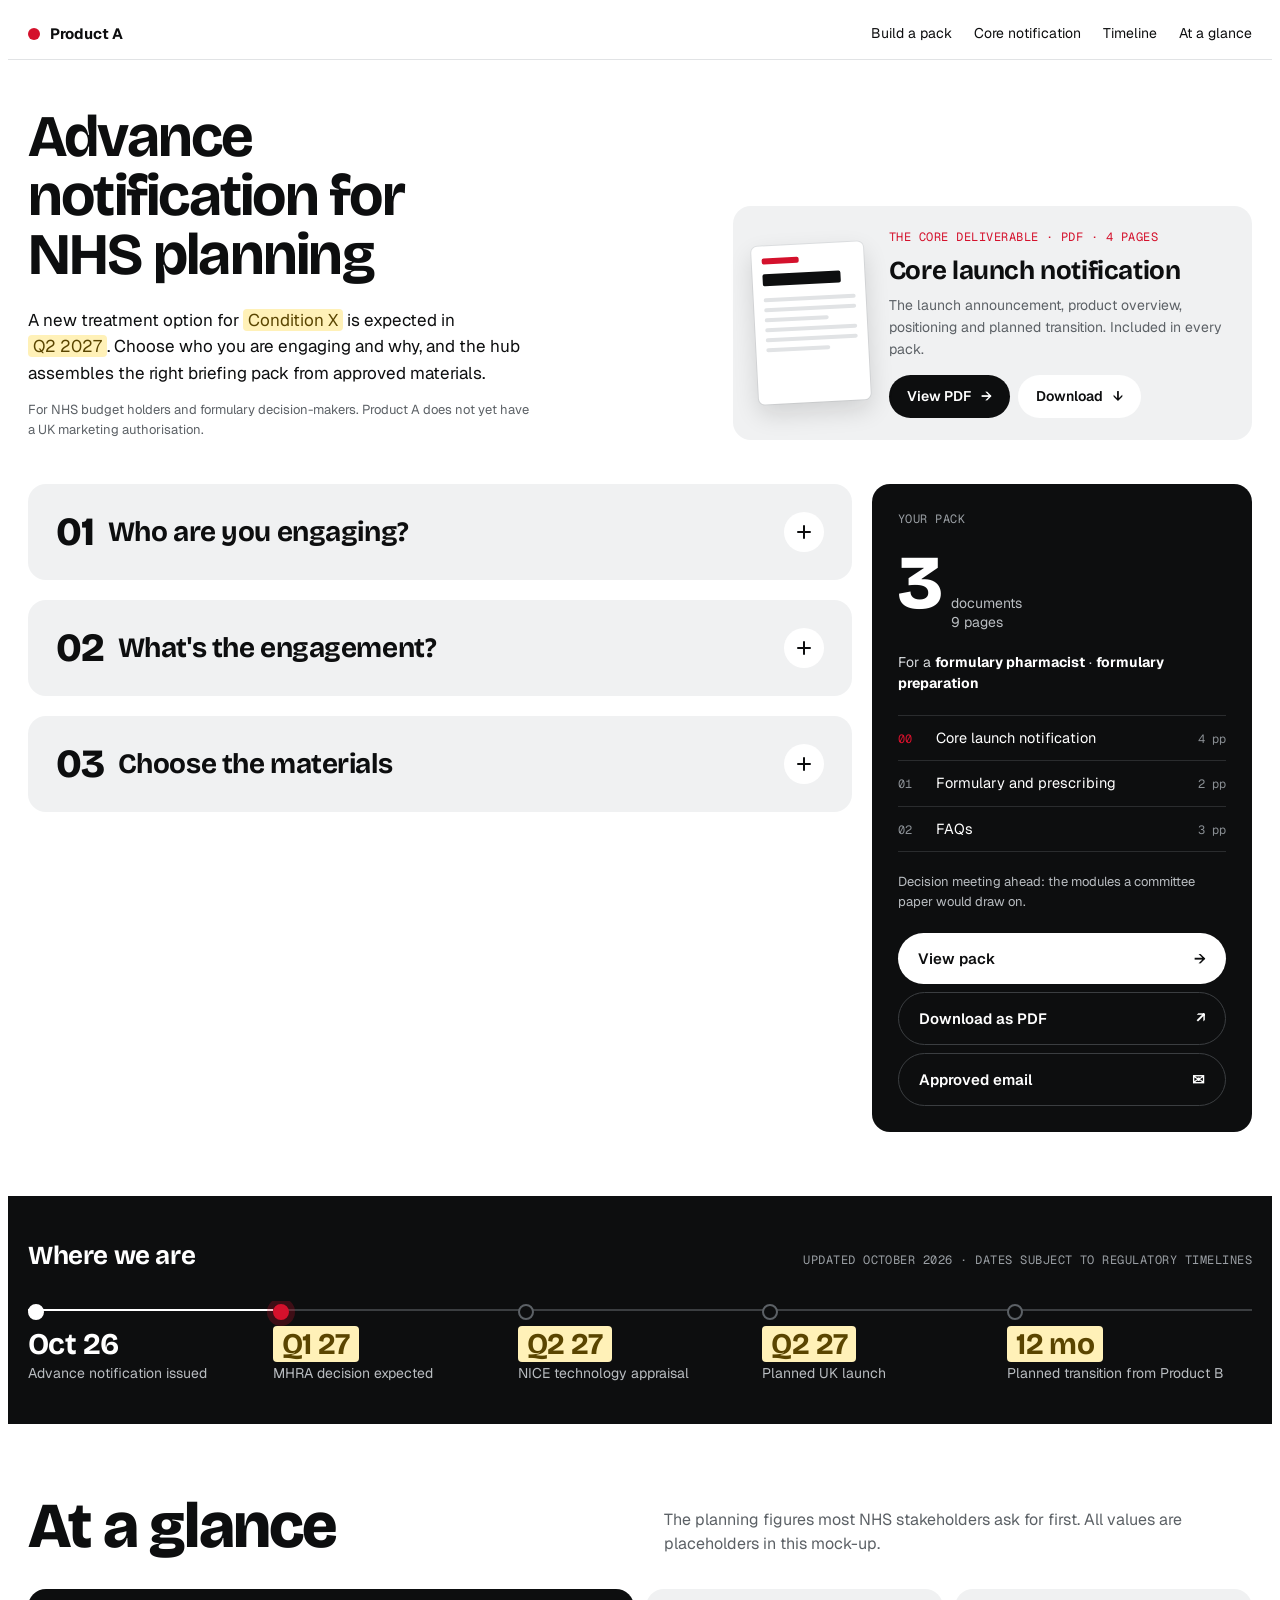
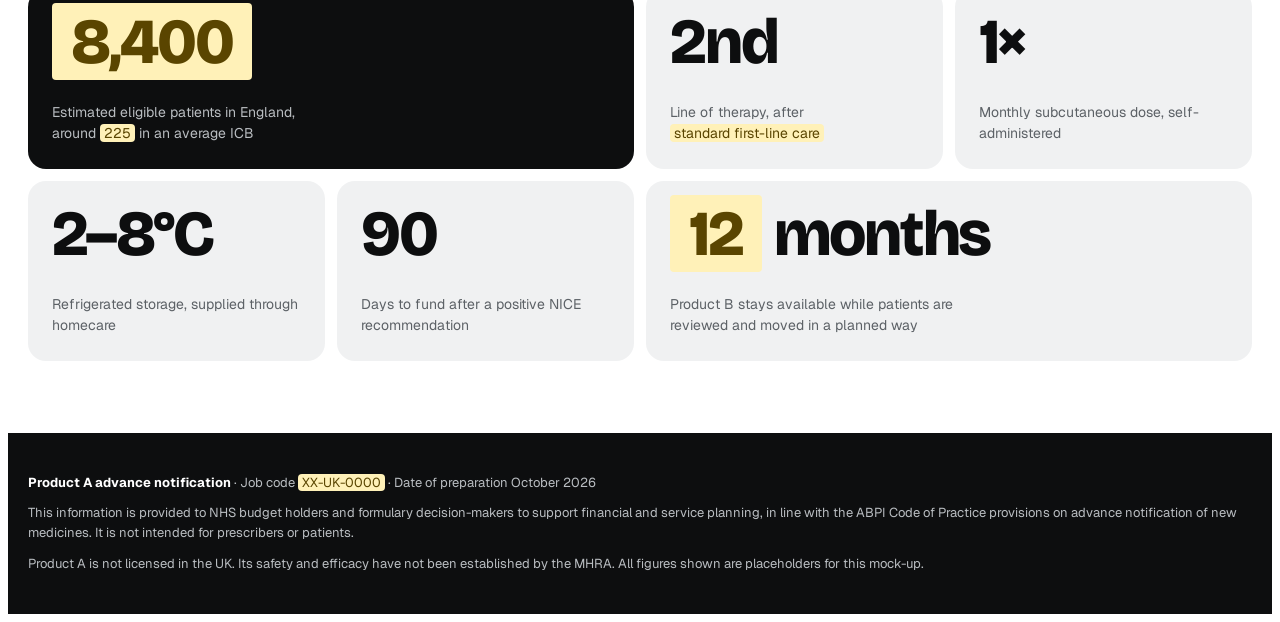
==== commit 1c2d0635: "Collapse pack-builder steps on load and drop repeated choice labels Each step opens on click; choosi" ====
--- a/product-a-launch-hub.html
+++ b/product-a-launch-hub.html
@@ -83,11 +83,19 @@
 .builder { display: grid; grid-template-columns: minmax(0, 1fr) 380px; gap: 20px; align-items: start; }
 @media (max-width: 1060px) { .builder { grid-template-columns: minmax(0, 1fr); } }
 .steps { display: grid; gap: 20px; min-width: 0; }
-.step { background: var(--grey); border-radius: var(--radius); padding: clamp(18px, 2.4vw, 28px); display: grid; gap: 18px; }
-.step-head { display: flex; align-items: baseline; gap: 14px; flex-wrap: wrap; }
+.step { background: var(--grey); border-radius: var(--radius); }
+.step h2 { margin: 0; }
+.step-toggle { width: 100%; border: 0; background: none; cursor: pointer; text-align: left; display: flex; align-items: center; gap: 14px; padding: clamp(18px, 2.4vw, 28px); border-radius: var(--radius); }
 .step-num { font-family: var(--font-display); font-weight: 800; font-size: 40px; line-height: 1; letter-spacing: -.03em; }
-.step-head h2 { font-family: var(--font-display); font-weight: 700; font-size: clamp(22px, 2.4vw, 28px); letter-spacing: -.015em; }
-.step-head .hint { color: var(--muted); font-size: 14px; margin-left: auto; }
+.step-title { font-family: var(--font-display); font-weight: 700; font-size: clamp(22px, 2.4vw, 28px); letter-spacing: -.015em; line-height: 1.15; }
+.chev { margin-left: auto; flex: none; width: 40px; height: 40px; border-radius: 50%; background: var(--white); position: relative; transition: background .2s, transform .25s ease; }
+.chev::before, .chev::after { content: ""; position: absolute; top: 50%; left: 50%; width: 14px; height: 2px; background: var(--black); border-radius: 1px; transform: translate(-50%, -50%); transition: transform .25s ease, background .2s; }
+.chev::after { transform: translate(-50%, -50%) rotate(90deg); }
+.step-toggle:hover .chev { background: var(--black); }
+.step-toggle:hover .chev::before, .step-toggle:hover .chev::after { background: var(--white); }
+.step-toggle[aria-expanded="true"] .chev::after { transform: translate(-50%, -50%) rotate(0deg); }
+.step-body { padding: 0 clamp(18px, 2.4vw, 28px) clamp(18px, 2.4vw, 28px); display: grid; gap: 14px; }
+.step-help { color: var(--muted); font-size: 14px; }
 
 .cards { display: grid; gap: 10px; }
 .cards.who { grid-template-columns: repeat(5, minmax(0, 1fr)); }
@@ -366,17 +374,17 @@
 
     <div class="builder">
       <div class="steps">
-        <section class="step" aria-labelledby="s1">
-          <div class="step-head"><span class="step-num">01</span><h2 id="s1">Who are you engaging?</h2><span class="hint" id="hint1"></span></div>
-          <div class="cards who" id="whoCards" role="group" aria-labelledby="s1"></div>
+        <section class="step">
+          <h2><button class="step-toggle" type="button" id="s1" aria-expanded="false" aria-controls="sb1"><span class="step-num">01</span><span class="step-title">Who are you engaging?</span><span class="chev" aria-hidden="true"></span></button></h2>
+          <div class="step-body" id="sb1" hidden><div class="cards who" id="whoCards" role="group" aria-labelledby="s1"></div></div>
         </section>
-        <section class="step" aria-labelledby="s2">
-          <div class="step-head"><span class="step-num">02</span><h2 id="s2">What's the engagement?</h2><span class="hint" id="hint2"></span></div>
-          <div class="cards eng" id="engCards" role="group" aria-labelledby="s2"></div>
+        <section class="step">
+          <h2><button class="step-toggle" type="button" id="s2" aria-expanded="false" aria-controls="sb2"><span class="step-num">02</span><span class="step-title">What's the engagement?</span><span class="chev" aria-hidden="true"></span></button></h2>
+          <div class="step-body" id="sb2" hidden><div class="cards eng" id="engCards" role="group" aria-labelledby="s2"></div></div>
         </section>
-        <section class="step" aria-labelledby="s3">
-          <div class="step-head"><span class="step-num">03</span><h2 id="s3">Choose the materials</h2><span class="hint">Recommended items are ticked. Add or remove any.</span></div>
-          <div class="materials" id="materials"></div>
+        <section class="step">
+          <h2><button class="step-toggle" type="button" id="s3" aria-expanded="false" aria-controls="sb3"><span class="step-num">03</span><span class="step-title">Choose the materials</span><span class="chev" aria-hidden="true"></span></button></h2>
+          <div class="step-body" id="sb3" hidden><p class="step-help">Recommended items are ticked. Add or remove any.</p><div class="materials" id="materials"></div></div>
         </section>
       </div>
 
@@ -663,10 +671,22 @@
     b.innerHTML = key === "who"
       ? `<span class="t">${d.label}</span><span class="d">${d.d}</span>`
       : `<span class="pill tag">${d.tag}</span><span class="t">${d.label}</span><span class="d">${d.d}</span>`;
-    b.addEventListener("click", () => { state[key] = id; state.picked = [...rec()]; render(); });
+    b.addEventListener("click", () => {
+      state[key] = id; state.picked = [...rec()]; render();
+      // Choosing closes this step and opens the next one
+      const n = key === "who" ? 1 : 2;
+      setStep(n, false); setStep(n + 1, true); $(`#s${n + 1}`).focus();
+    });
     container.append(b);
   });
 }
+
+// Collapsible steps, all closed on load
+function setStep(n, open) {
+  $(`#s${n}`).setAttribute("aria-expanded", String(open));
+  $(`#sb${n}`).hidden = !open;
+}
+[1, 2, 3].forEach(n => $(`#s${n}`).addEventListener("click", () => setStep(n, $(`#sb${n}`).hidden)));
 
 function renderMaterials() {
   const r = rec();
@@ -693,8 +713,6 @@
 function render() {
   cards($("#whoCards"), STAKEHOLDERS, "who");
   cards($("#engCards"), ENGAGEMENTS, "eng");
-  $("#hint1").textContent = STAKEHOLDERS[state.who].label;
-  $("#hint2").textContent = ENGAGEMENTS[state.eng].label;
   renderMaterials();
 
   const order = packOrder();
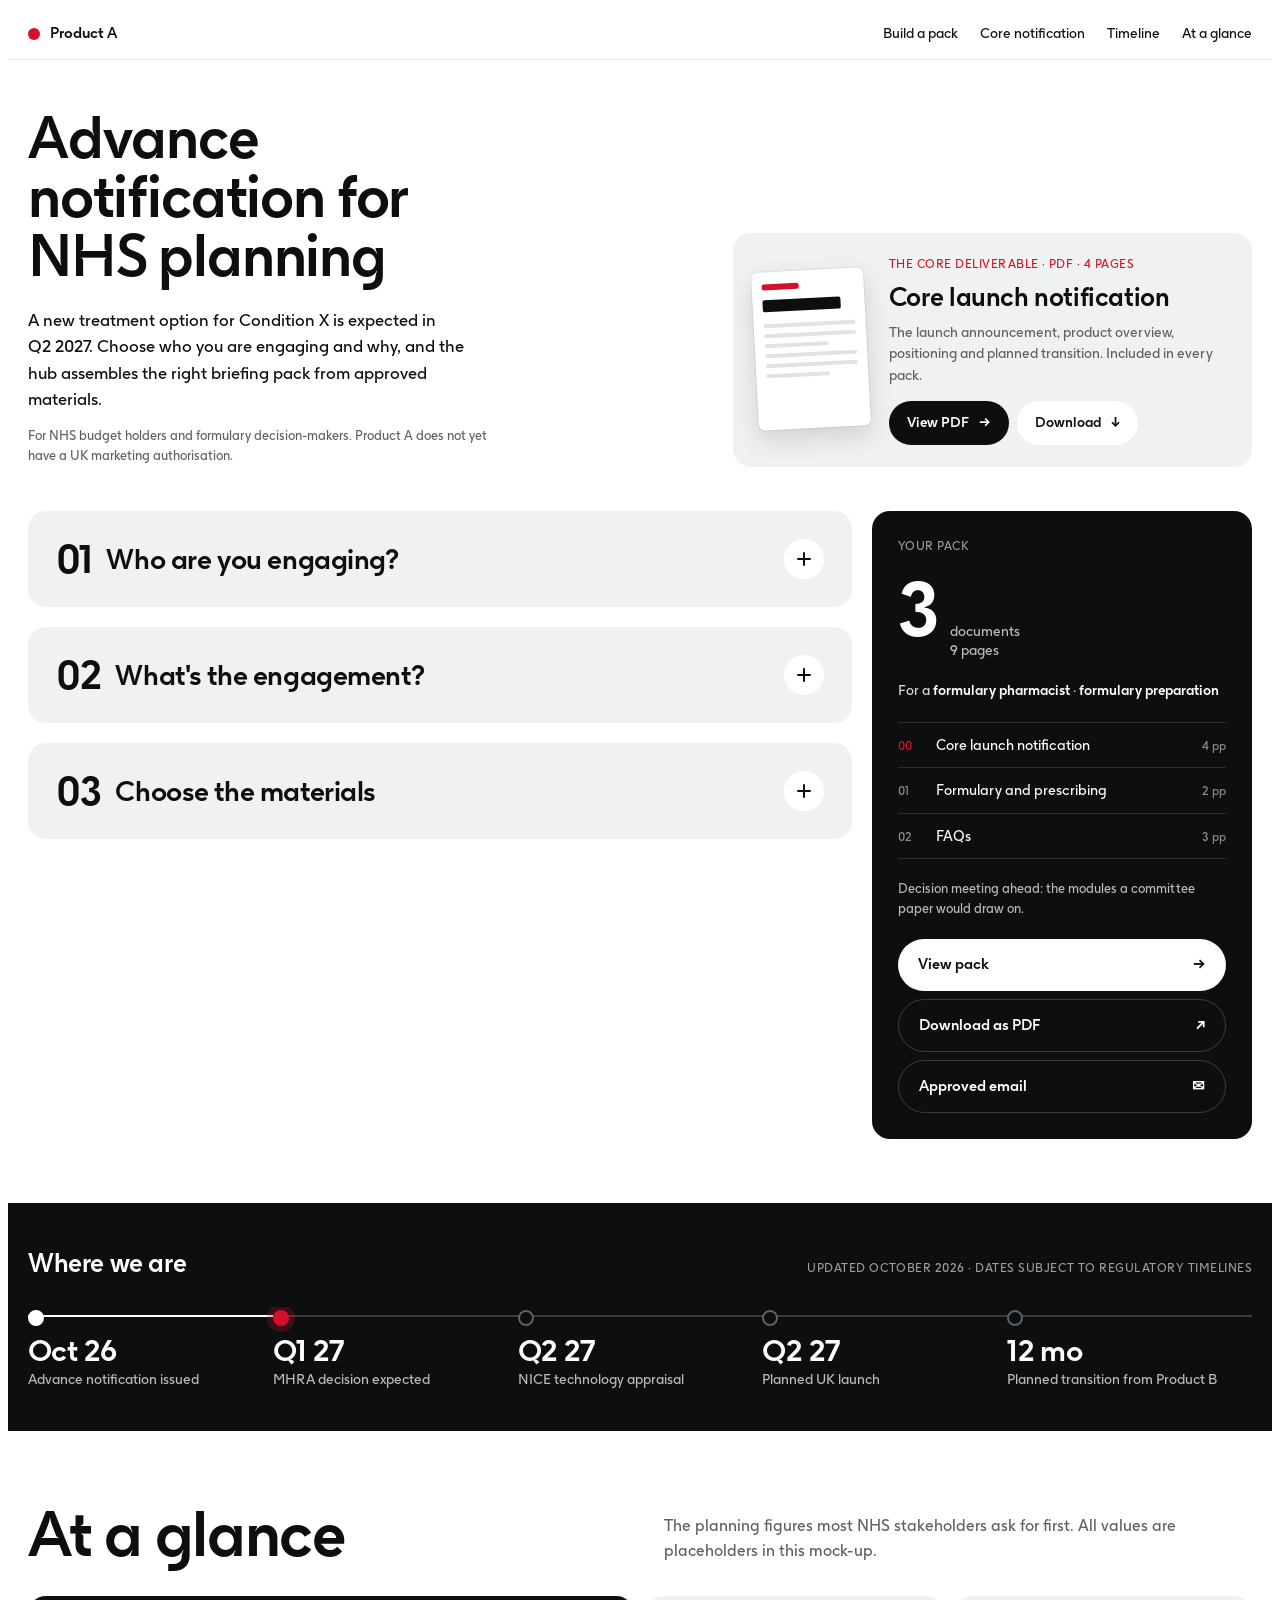
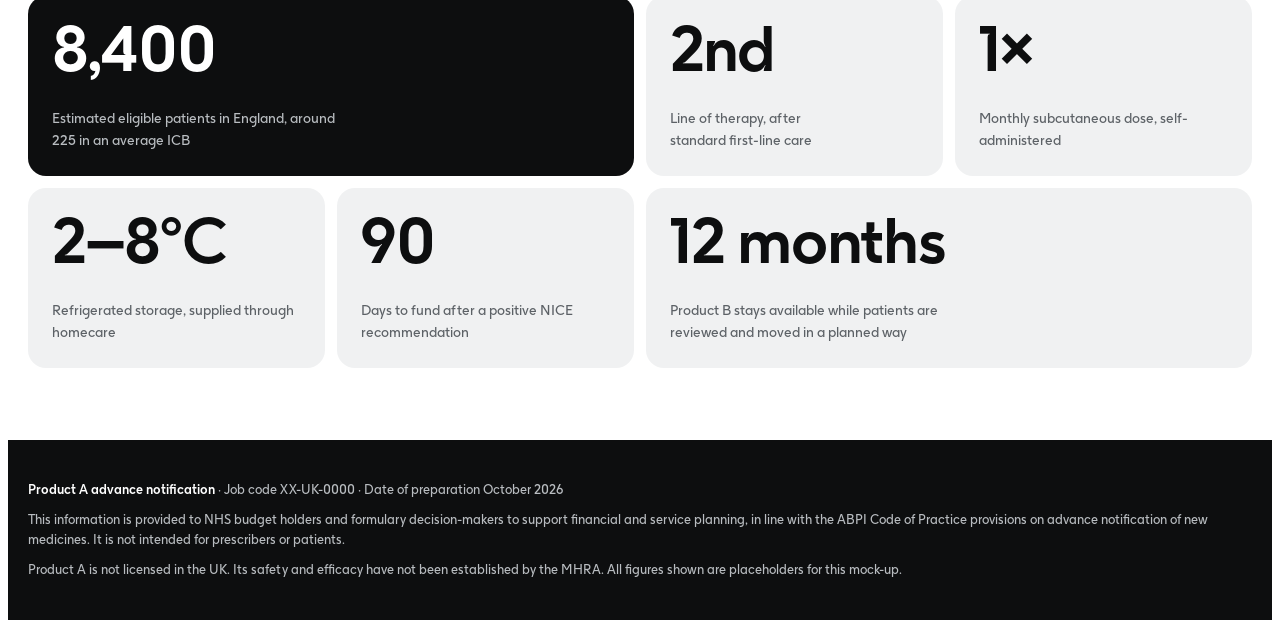
==== commit 77178ba7: "Embed brand fonts for offline use and remove placeholder highlights Fonts are inlined as base64 WOFF" ====
--- a/product-a-launch-hub.html
+++ b/product-a-launch-hub.html
@@ -5,10 +5,12 @@
 <meta name="viewport" content="width=device-width, initial-scale=1, viewport-fit=cover">
 <title>Product A Launch Notification</title>
 <meta name="claude:viewport-fit-sides" content="cover">
-<link rel="preconnect" href="https://fonts.googleapis.com">
-<link rel="preconnect" href="https://fonts.gstatic.com" crossorigin>
-<link rel="stylesheet" href="https://fonts.googleapis.com/css2?family=Bricolage+Grotesque:opsz,wght@12..96,500;12..96,700;12..96,800&family=Geist:wght@400;500;600;700&family=Geist+Mono:wght@400;500&display=swap">
 <style>
+/* Brand typeface, embedded so the page works offline */
+@font-face { font-family: "GSK"; src: url([data-uri]) format("woff"); font-weight: 300; font-style: normal; font-display: swap; }
+@font-face { font-family: "GSK"; src: url([data-uri]) format("woff"); font-weight: 400; font-style: normal; font-display: swap; }
+@font-face { font-family: "GSK"; src: url([data-uri]) format("woff"); font-weight: 400; font-style: italic; font-display: swap; }
+@font-face { font-family: "GSK"; src: url([data-uri]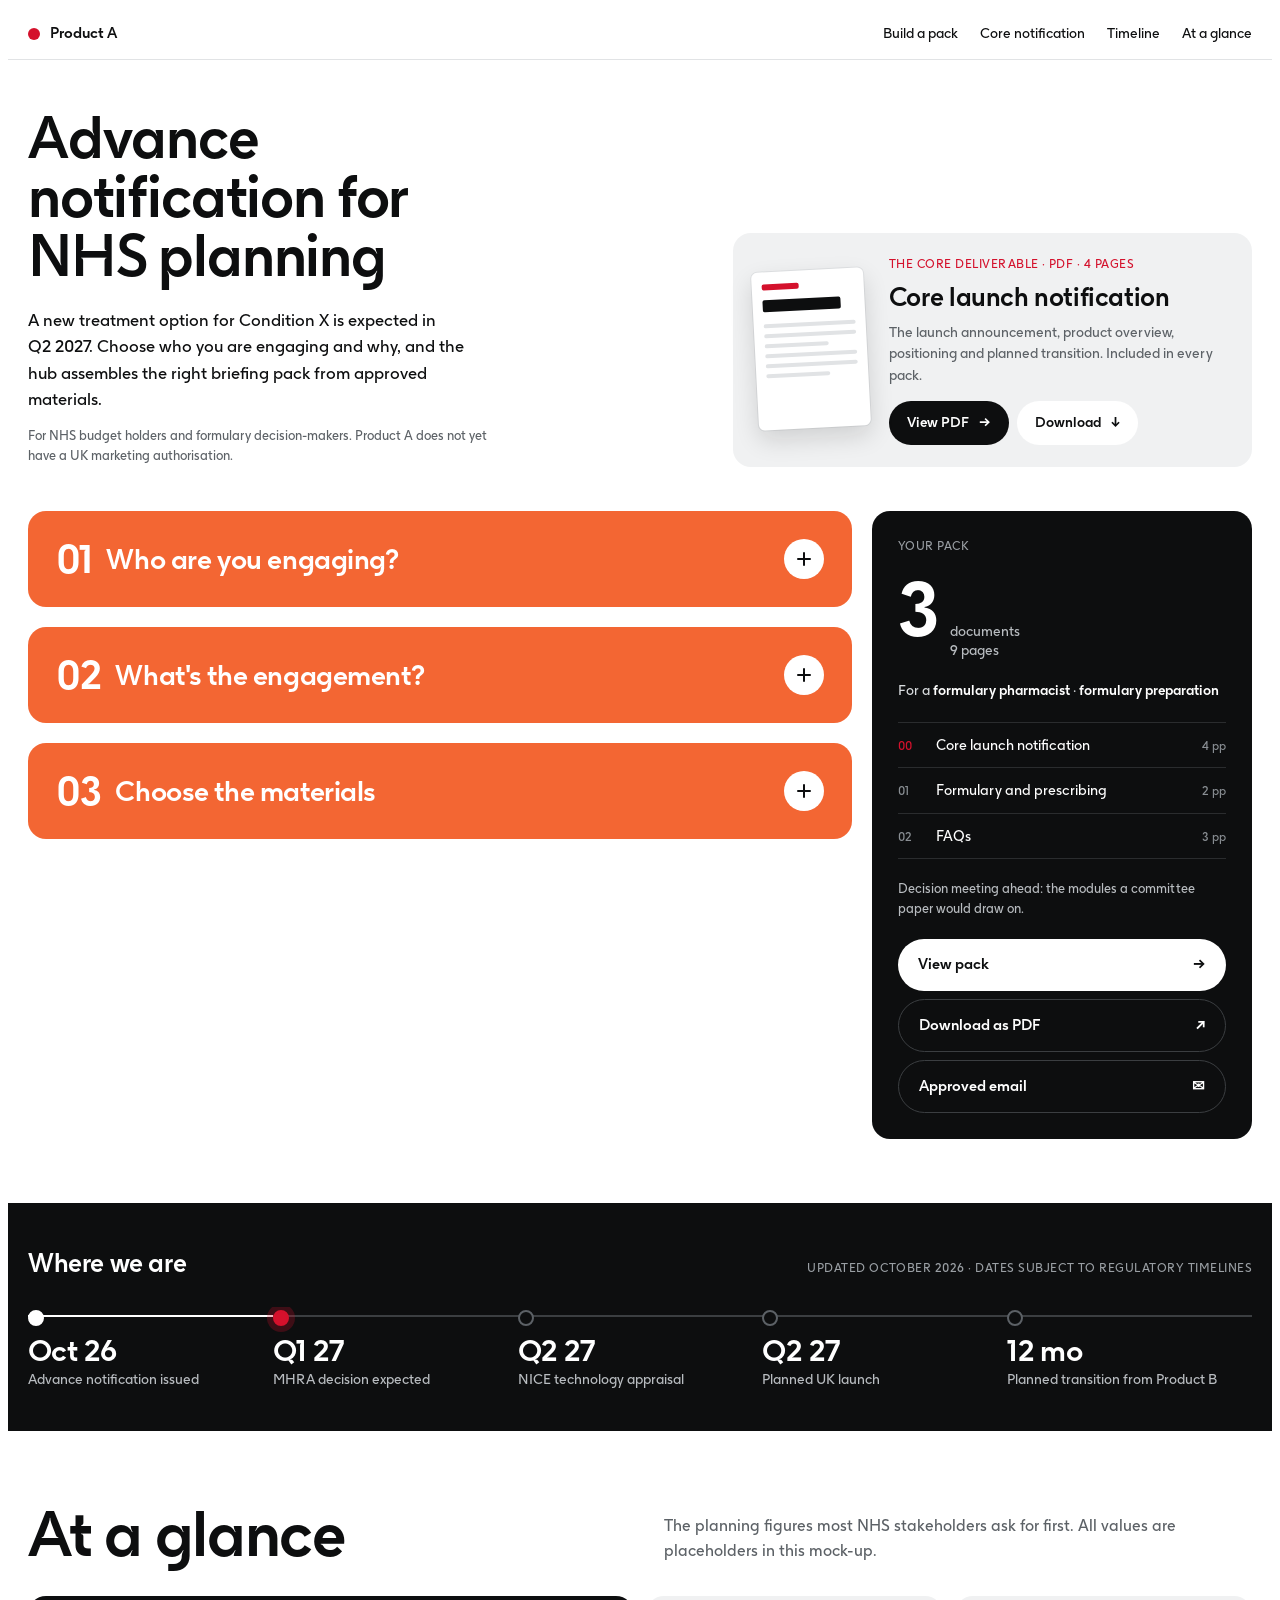
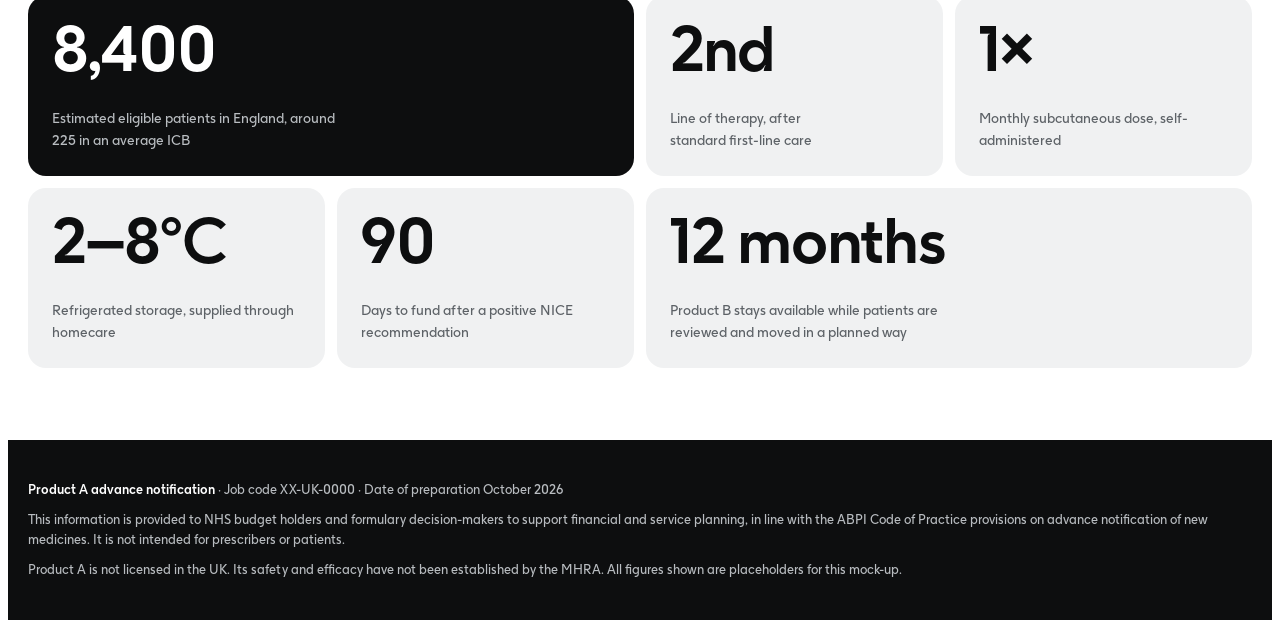
==== commit b5066aa6: "Make pack-builder steps orange with white headings Co-Authored-By: Claude Opus 5.5 <noreply@anthropi" ====
--- a/product-a-launch-hub.html
+++ b/product-a-launch-hub.html
@@ -20,6 +20,7 @@
   --black: #0d0e0f;
   --muted: #5c6166;
   --accent: #d4112c;
+  --orange: #f36633;
   --font-display: "GSK", Arial, sans-serif;
   --font-body: "GSK", Arial, sans-serif;
   --font-mono: "GSK", Arial, sans-serif;
@@ -85,7 +86,7 @@
 .builder { display: grid; grid-template-columns: minmax(0, 1fr) 380px; gap: 20px; align-items: start; }
 @media (max-width: 1060px) { .builder { grid-template-columns: minmax(0, 1fr); } }
 .steps { display: grid; gap: 20px; min-width: 0; }
-.step { background: var(--grey); border-radius: var(--radius); }
+.step { background: var(--orange); color: var(--white); border-radius: var(--radius); }
 .step h2 { margin: 0; }
 .step-toggle { width: 100%; border: 0; background: none; cursor: pointer; text-align: left; display: flex; align-items: center; gap: 14px; padding: clamp(18px, 2.4vw, 28px); border-radius: var(--radius); }
 .step-num { font-family: var(--font-display); font-weight: 700; font-size: 40px; line-height: 1; letter-spacing: -.02em; }
@@ -97,7 +98,8 @@
 .step-toggle:hover .chev::before, .step-toggle:hover .chev::after { background: var(--white); }
 .step-toggle[aria-expanded="true"] .chev::after { transform: translate(-50%, -50%) rotate(0deg); }
 .step-body { padding: 0 clamp(18px, 2.4vw, 28px) clamp(18px, 2.4vw, 28px); display: grid; gap: 14px; }
-.step-help { color: var(--muted); font-size: 14px; }
+/* White on the orange is 3.1:1, so text here stays large and bold */
+.step-help { color: var(--white); font-size: 19px; font-weight: 700; line-height: 1.3; }
 
 .cards { display: grid; gap: 10px; }
 .cards.who { grid-template-columns: repeat(5, minmax(0, 1fr)); }
@@ -106,7 +108,7 @@
 @container (max-width: 820px) { .cards.who { grid-template-columns: repeat(6, minmax(0, 1fr)); } .cards.who .card { grid-column: span 2; } .cards.who .card:nth-child(n+4) { grid-column: span 3; } .cards.eng { grid-template-columns: repeat(2, minmax(0, 1fr)); } }
 @container (max-width: 480px) { .cards.who, .cards.eng { grid-template-columns: repeat(2, minmax(0, 1fr)); } .cards.who .card, .cards.who .card:nth-child(n+4) { grid-column: auto; } .cards.who .card:last-child { grid-column: 1 / -1; } .card { padding: 14px; } .cards.who .card { padding-top: 42px; } .card .t { font-size: 16px; } }
 .card .t, .card .d { overflow-wrap: break-word; hyphens: manual; }
-.card { position: relative; text-align: left; background: var(--white); border: 1.5px solid var(--white); border-radius: 14px; padding: 16px; cursor: pointer; display: grid; gap: 10px; align-content: start; min-height: 120px; transition: transform .2s ease, border-color .2s ease, background .2s ease, color .2s ease; }
+.card { position: relative; text-align: left; color: var(--black); background: var(--white); border: 1.5px solid var(--white); border-radius: 14px; padding: 16px; cursor: pointer; display: grid; gap: 10px; align-content: start; min-height: 120px; transition: transform .2s ease, border-color .2s ease, background .2s ease, color .2s ease; }
 .card:hover { transform: translateY(-3px); border-color: var(--black); }
 .card .t { font-family: var(--font-display); font-weight: 700; font-size: 18px; letter-spacing: -.01em; line-height: 1.15; }
 .cards.who .card { padding-top: 46px; }
@@ -120,7 +122,7 @@
 
 /* Materials checklist */
 .materials { display: grid; gap: 8px; }
-.mat { position: relative; display: grid; grid-template-columns: 28px minmax(0, 1fr) auto; gap: 14px; align-items: center; background: var(--white); border-radius: 12px; padding: 14px 16px; cursor: pointer; border: 1.5px solid transparent; transition: border-color .2s; }
+.mat { position: relative; color: var(--black); display: grid; grid-template-columns: 28px minmax(0, 1fr) auto; gap: 14px; align-items: center; background: var(--white); border-radius: 12px; padding: 14px 16px; cursor: pointer; border: 1.5px solid transparent; transition: border-color .2s; }
 .mat:hover { border-color: var(--grey-3); }
 .mat input, .check input { position: absolute; opacity: 0; pointer-events: none; }
 .box { width: 26px; height: 26px; border-radius: 8px; border: 1.5px solid var(--grey-3); display: grid; place-items: center; transition: background .15s, border-color .15s; background: var(--white); }
@@ -132,11 +134,11 @@
 .mat .q { font-size: 13px; color: var(--muted); }
 .mat .meta { display: flex; gap: 8px; align-items: center; flex-wrap: wrap; justify-content: flex-end; }
 .mat.locked { cursor: default; }
-.mat.locked .box { background: var(--accent); border-color: var(--accent); }
+.mat.locked .box { background: var(--orange); border-color: var(--orange); }
 .mat.locked .box svg { opacity: 1; }
 .pill { font-family: var(--font-mono); font-size: 11px; text-transform: uppercase; letter-spacing: .05em; padding: 3px 8px; border-radius: 999px; background: var(--grey); color: var(--muted); white-space: nowrap; }
 .pill.rec { background: var(--black); color: var(--white); }
-.pill.core { background: var(--accent); color: var(--white); }
+.pill.core { background: #fde4d9; color: #8a2e0b; }
 @media (max-width: 560px) { .mat { grid-template-columns: 28px minmax(0, 1fr); } .mat .meta { grid-column: 2; justify-content: flex-start; } }
 
 /* Live pack */
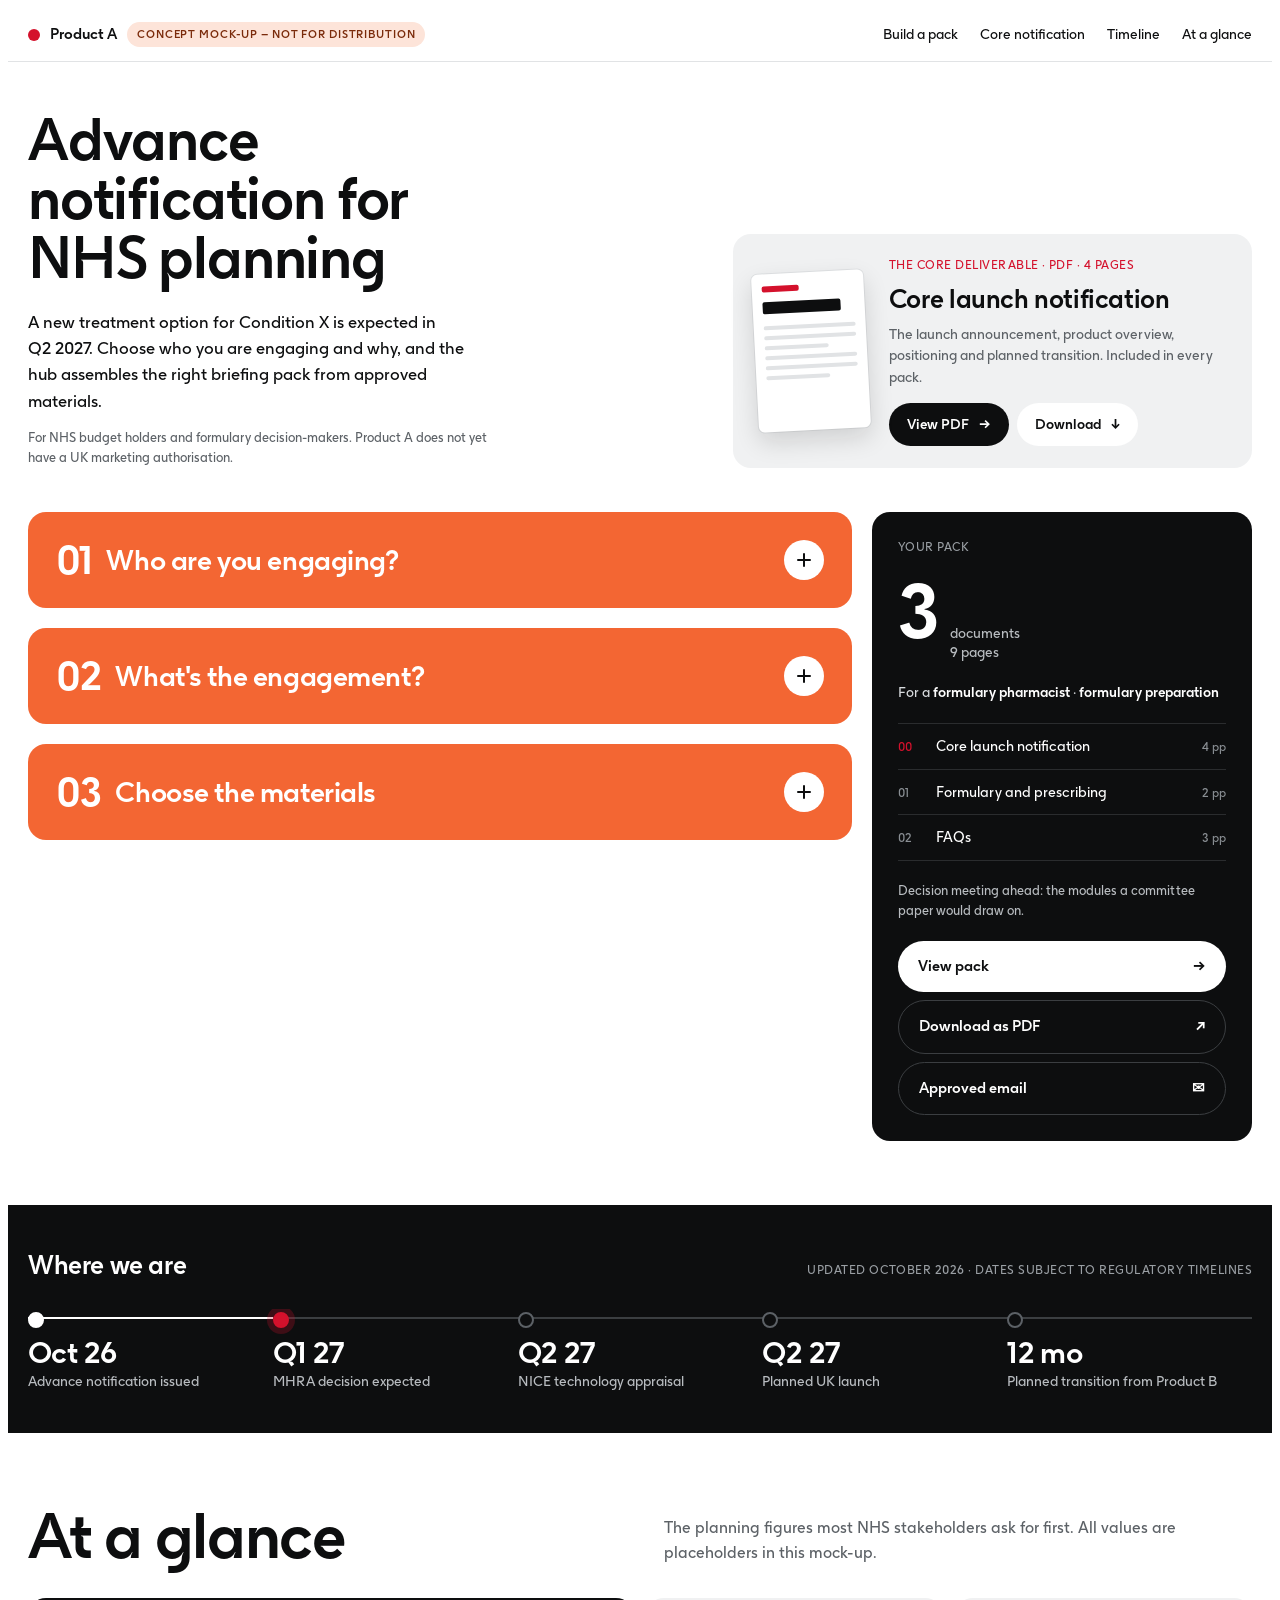
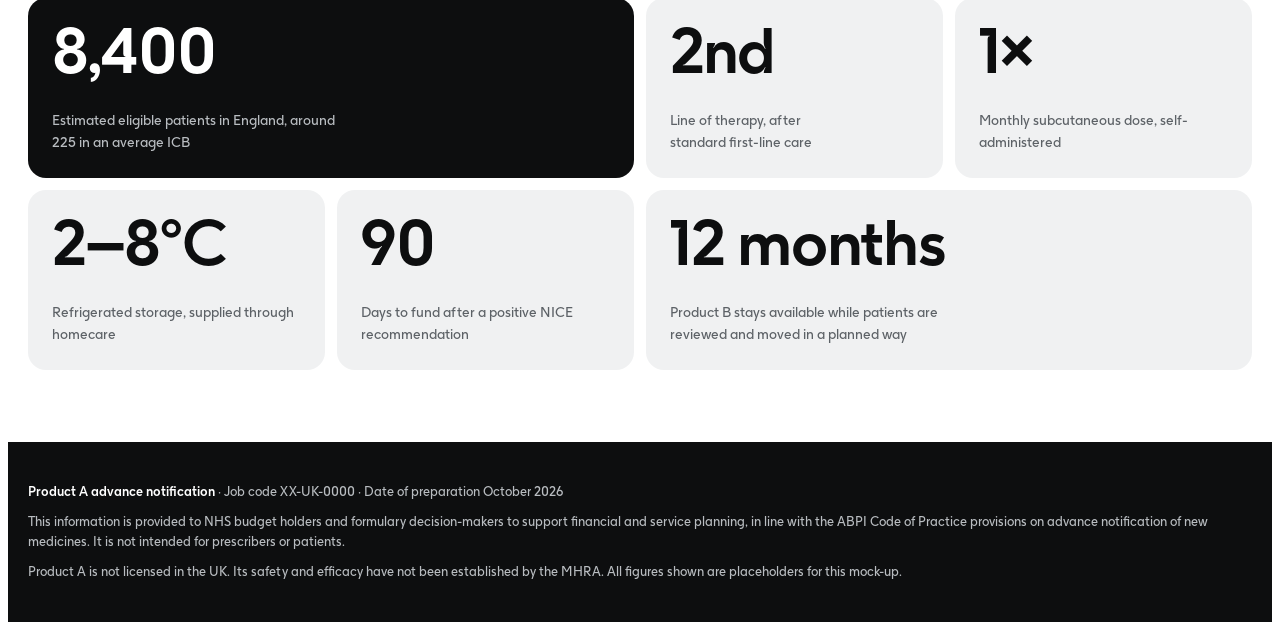
==== commit 7c6ceb15: "Label both pages as concept mock-ups and clarify download messages Co-Authored-By: Claude Opus 5.5 <" ====
--- a/product-a-launch-hub.html
+++ b/product-a-launch-hub.html
@@ -50,7 +50,7 @@
 .topbar nav { display: flex; gap: 22px; flex-wrap: wrap; }
 .topbar nav a { color: var(--black); text-decoration: none; font-size: 14px; }
 .topbar nav a:hover { text-decoration: underline; text-underline-offset: 4px; }
-.mocktag { color: var(--muted); }
+.concept { font-size: 11px; letter-spacing: .08em; text-transform: uppercase; font-weight: 700; background: #fde4d9; color: #7a2a0a; padding: 4px 10px; border-radius: 999px; white-space: nowrap; }
 
 /* Hero */
 .hero { background: var(--white); }
@@ -345,7 +345,7 @@
 
 <header class="topbar">
   <div class="wrap">
-    <div class="brand"><i aria-hidden="true"></i>Product A</div>
+    <div class="brand"><i aria-hidden="true"></i>Product A <span class="concept">Concept mock-up – not for distribution</span></div>
     <nav aria-label="Sections">
       <a href="#build">Build a pack</a>
       <a href="#core" data-open-pack="core">Core notification</a>
@@ -831,12 +831,12 @@
   const open = e.target.closest("[data-open-pack]");
   if (open) { e.preventDefault(); openPack(open.dataset.openPack); return; }
   const p = e.target.closest("[data-pdf]");
-  if (p) { toast(`In the live version this downloads the approved PDF ${docInfo(p.dataset.pdf).pdf}.`); return; }
+  if (p) { toast(`${docInfo(p.dataset.pdf).name} will be available to download once the artwork is approved.`); return; }
 });
 
 $("#dlPack").addEventListener("click", () => {
   const ids = ["PA-CORE-00", ...packOrder().map(id => MODS[id].pdf)];
-  toast(`In the live version this merges the approved PDFs: ${ids.join(", ")}.`);
+  toast(`The pack (${ids.length} PDFs merged into one file) will be available to download once the artwork is approved.`);
 });
 
 function emailText() {
